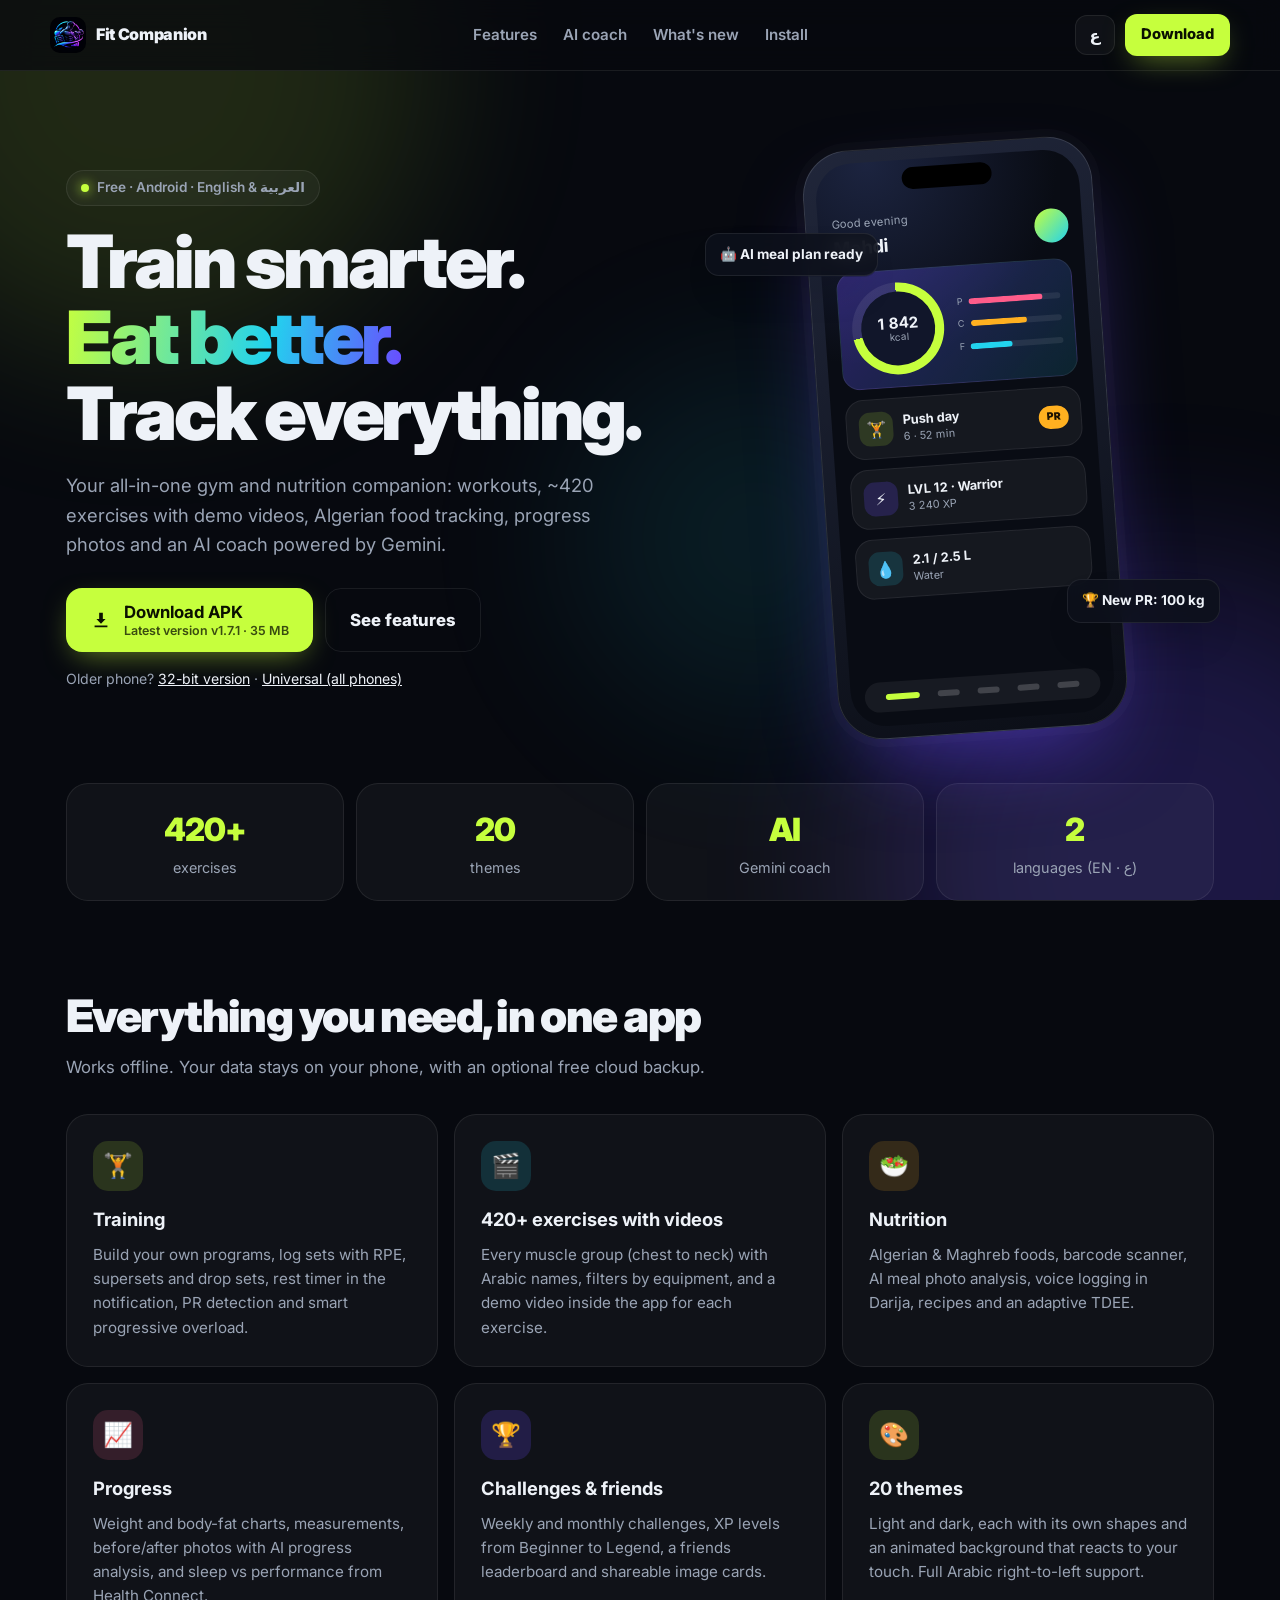
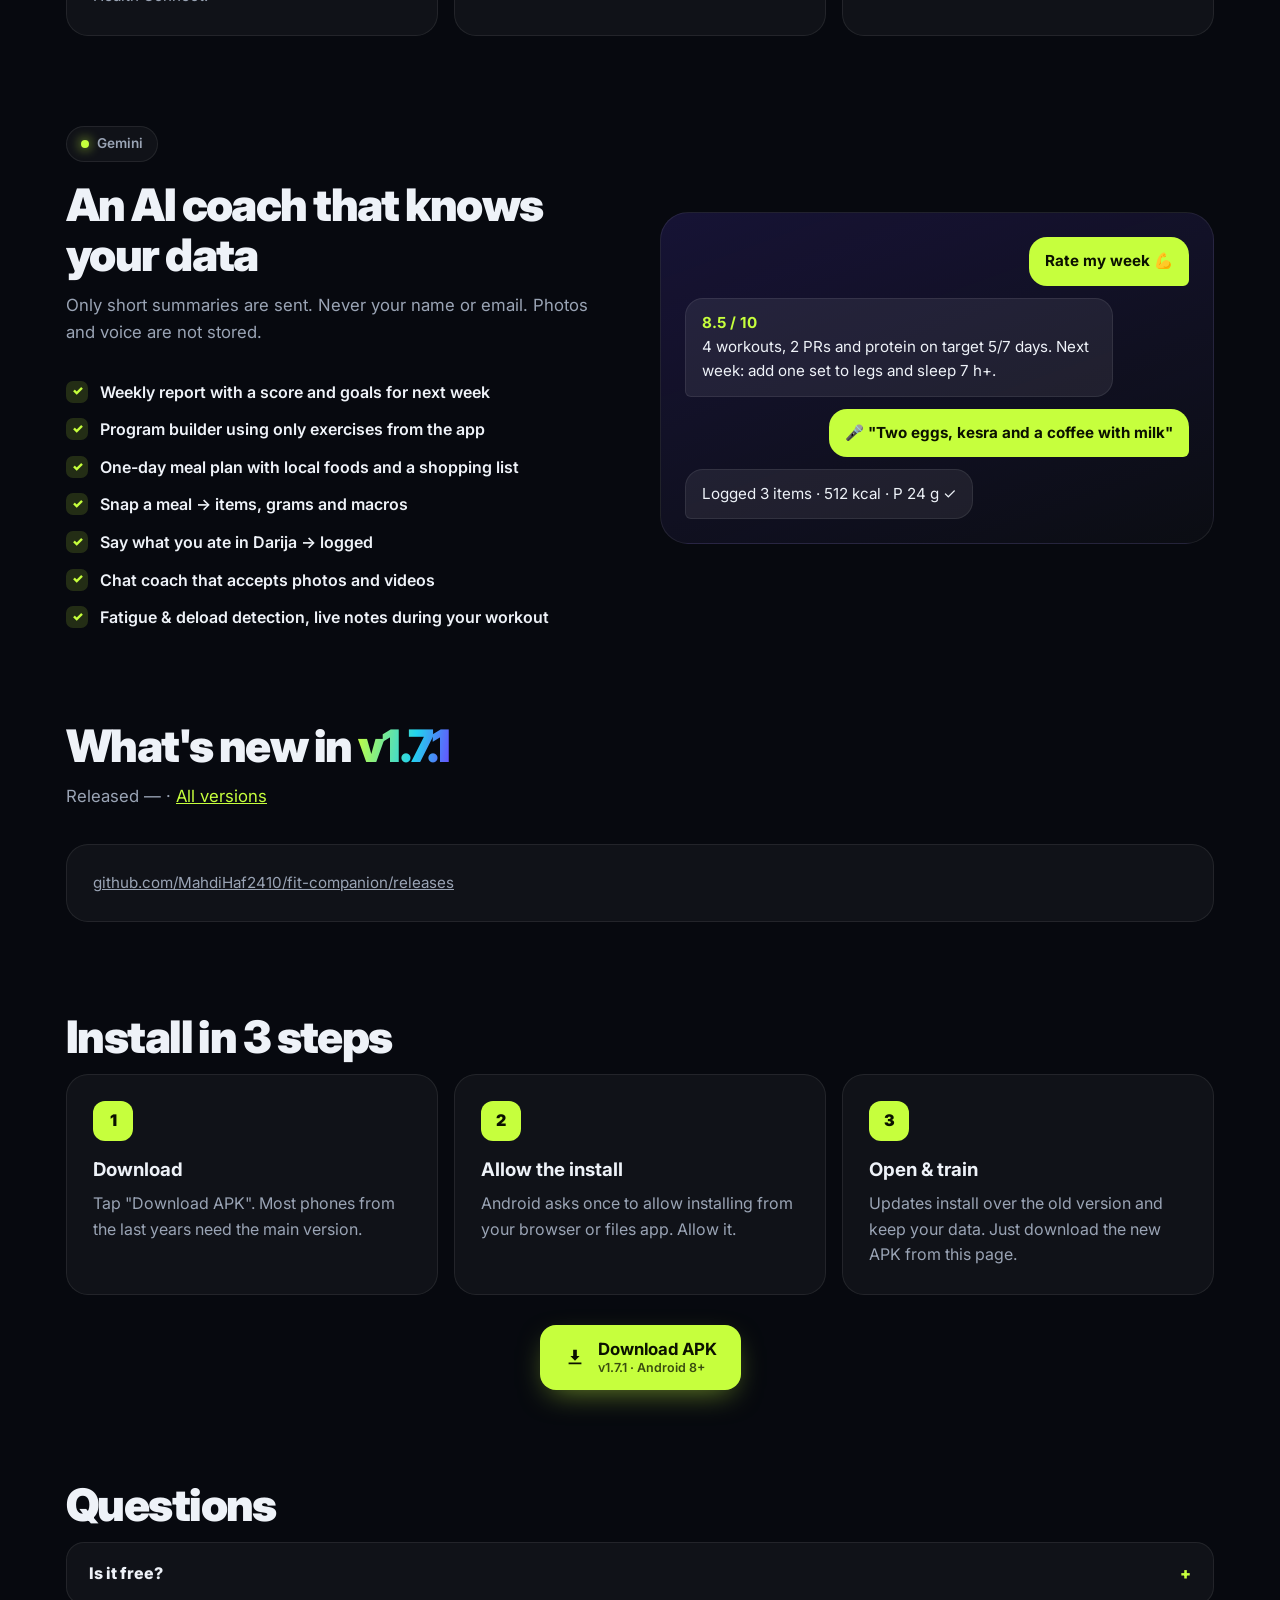
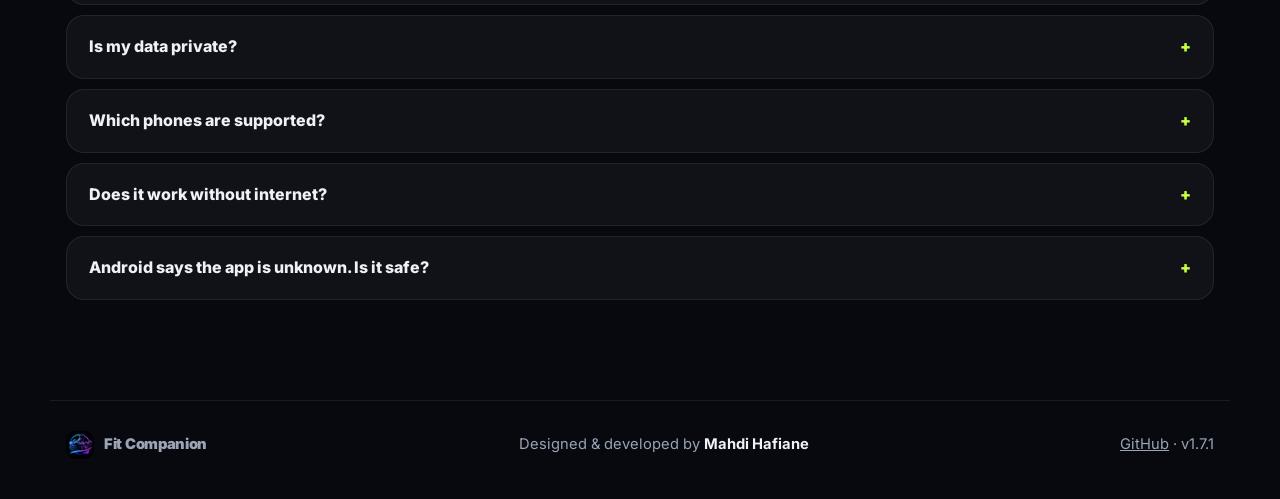
==== docs/index.html @ 275f15a0 "Website (GitHub Pages, EN/AR) with auto-updating download from the latest release; release script Co" ====
<!doctype html>
<html lang="en" dir="ltr">
<head>
  <meta charset="utf-8" />
  <meta name="viewport" content="width=device-width, initial-scale=1" />
  <title>Fit Companion: Gym &amp; Nutrition App for Android</title>
  <meta name="description" content="Fit Companion: workout logger, custom programs, ~420 exercises with demo videos, nutrition tracker with Algerian foods, AI coach (Gemini), challenges, friends and progress tracking. English & Arabic. Free APK download." />
  <meta name="theme-color" content="#07090f" />
  <meta property="og:title" content="Fit Companion: train smarter, eat better" />
  <meta property="og:description" content="All-in-one gym & nutrition app for Android with an AI coach. English & Arabic. Free." />
  <meta property="og:image" content="logo.png" />
  <meta property="og:type" content="website" />
  <link rel="icon" type="image/png" href="favicon.png" />
  <link rel="apple-touch-icon" href="apple-touch-icon.png" />
  <link rel="preconnect" href="https://fonts.googleapis.com" />
  <link rel="preconnect" href="https://fonts.gstatic.com" crossorigin />
  <link href="https://fonts.googleapis.com/css2?family=Cairo:wght@400;600;700;800;900&family=Inter:wght@400;500;600;700;800;900&display=swap" rel="stylesheet" />
  <link rel="stylesheet" href="style.css" />
</head>
<body>
  <div class="orbs" aria-hidden="true"><span></span><span></span><span></span></div>

  <!-- ============ NAV ============ -->
  <header class="nav">
    <a class="brand" href="#top" aria-label="Fit Companion">
      <img src="logo.png" alt="" width="36" height="36" />
      <span>Fit Companion</span>
    </a>
    <nav class="links">
      <a href="#features" data-i18n="navFeatures">Features</a>
      <a href="#ai" data-i18n="navAi">AI coach</a>
      <a href="#whatsnew" data-i18n="navNew">What's new</a>
      <a href="#install" data-i18n="navInstall">Install</a>
    </nav>
    <div class="nav-actions">
      <button class="lang" id="langBtn" type="button" aria-label="Language">ع</button>
      <a class="btn btn-sm dl-main" href="https://github.com/MahdiHaf2410/fit-companion/releases/latest/download/fit-companion-arm64.apk" data-i18n="download">Download</a>
    </div>
  </header>

  <main id="top">
    <!-- ============ HERO ============ -->
    <section class="hero">
      <div class="hero-text">
        <p class="eyebrow"><span class="dot"></span><span data-i18n="eyebrow">Free · Android · English & العربية</span></p>
        <h1><span data-i18n="h1a">Train smarter.</span><br /><span class="grad" data-i18n="h1b">Eat better.</span><br /><span data-i18n="h1c">Track everything.</span></h1>
        <p class="lead" data-i18n="lead">Your all-in-one gym and nutrition companion: workouts, ~420 exercises with demo videos, Algerian food tracking, progress photos and an AI coach powered by Gemini.</p>
        <div class="cta">
          <a class="btn btn-lg dl-main" href="https://github.com/MahdiHaf2410/fit-companion/releases/latest/download/fit-companion-arm64.apk">
            <svg viewBox="0 0 24 24" width="22" height="22" aria-hidden="true"><path fill="currentColor" d="M12 16l-5-5h3V4h4v7h3l-5 5zm-7 2h14v2H5v-2z"/></svg>
            <span><b data-i18n="downloadApk">Download APK</b><small class="ver-line"><span data-i18n="latest">Latest version</span> <span class="ver">v1.7.1</span> · <span class="size">35 MB</span></small></span>
          </a>
          <a class="btn btn-ghost btn-lg" href="#features" data-i18n="seeFeatures">See features</a>
        </div>
        <p class="other-dl"><span data-i18n="otherBuilds">Older phone?</span>
          <a class="dl-armv7" href="https://github.com/MahdiHaf2410/fit-companion/releases/latest/download/fit-companion-armv7.apk" data-i18n="armv7">32-bit version</a> ·
          <a class="dl-universal" href="https://github.com/MahdiHaf2410/fit-companion/releases/latest/download/fit-companion-universal.apk" data-i18n="universal">Universal (all phones)</a>
        </p>
      </div>

      <!-- Phone mockup (pure CSS, mirrors the app's dashboard) -->
      <div class="phone-wrap" aria-hidden="true">
        <div class="phone">
          <div class="notch"></div>
          <div class="screen">
            <div class="s-head"><div><small data-i18n="mGood">Good evening</small><b>Mahdi</b></div><div class="s-avatar"></div></div>
            <div class="s-card hero-card">
              <div class="ring" style="--p:72"><div><b>1 842</b><small>kcal</small></div></div>
              <div class="macros">
                <div><small>P</small><i style="--w:80%;--c:#ff5c8a"></i></div>
                <div><small>C</small><i style="--w:62%;--c:#ffb020"></i></div>
                <div><small>F</small><i style="--w:45%;--c:#22d3ee"></i></div>
              </div>
            </div>
            <div class="s-card row"><span class="ico lime">🏋️</span><div><b data-i18n="mPush">Push day</b><small>6 · 52 min</small></div><span class="pill">PR</span></div>
            <div class="s-card row"><span class="ico violet">⚡</span><div><b>LVL 12 · Warrior</b><small>3 240 XP</small></div></div>
            <div class="s-card row"><span class="ico cyan">💧</span><div><b>2.1 / 2.5 L</b><small data-i18n="mWater">Water</small></div></div>
            <div class="s-nav"><i class="on"></i><i></i><i></i><i></i><i></i></div>
          </div>
        </div>
        <div class="float f1">🤖 <span data-i18n="fAi">AI meal plan ready</span></div>
        <div class="float f2">🏆 <span data-i18n="fPr">New PR: 100 kg</span></div>
      </div>
    </section>

    <!-- ============ STATS ============ -->
    <section class="stats">
      <div><b>420+</b><span data-i18n="sEx">exercises</span></div>
      <div><b>20</b><span data-i18n="sThemes">themes</span></div>
      <div><b>AI</b><span data-i18n="sAi">Gemini coach</span></div>
      <div><b>2</b><span data-i18n="sLang">languages (EN · ع)</span></div>
    </section>

    <!-- ============ FEATURES ============ -->
    <section id="features" class="section">
      <h2 data-i18n="featTitle">Everything you need, in one app</h2>
      <p class="sub" data-i18n="featSub">Works offline. Your data stays on your phone, with an optional free cloud backup.</p>
      <div class="grid">
        <article class="card"><div class="c-ico lime">🏋️</div><h3 data-i18n="f1t">Training</h3><p data-i18n="f1d">Build your own programs, log sets with RPE, supersets and drop sets, rest timer in the notification, PR detection and smart progressive overload.</p></article>
        <article class="card"><div class="c-ico cyan">🎬</div><h3 data-i18n="f2t">420+ exercises with videos</h3><p data-i18n="f2d">Every muscle group (chest to neck) with Arabic names, filters by equipment, and a demo video inside the app for each exercise.</p></article>
        <article class="card"><div class="c-ico orange">🥗</div><h3 data-i18n="f3t">Nutrition</h3><p data-i18n="f3d">Algerian & Maghreb foods, barcode scanner, AI meal photo analysis, voice logging in Darija, recipes and an adaptive TDEE.</p></article>
        <article class="card"><div class="c-ico pink">📈</div><h3 data-i18n="f4t">Progress</h3><p data-i18n="f4d">Weight and body-fat charts, measurements, before/after photos with AI progress analysis, and sleep vs performance from Health Connect.</p></article>
        <article class="card"><div class="c-ico violet">🏆</div><h3 data-i18n="f5t">Challenges & friends</h3><p data-i18n="f5d">Weekly and monthly challenges, XP levels from Beginner to Legend, a friends leaderboard and shareable image cards.</p></article>
        <article class="card"><div class="c-ico lime">🎨</div><h3 data-i18n="f6t">20 themes</h3><p data-i18n="f6d">Light and dark, each with its own shapes and an animated background that reacts to your touch. Full Arabic right-to-left support.</p></article>
      </div>
    </section>

    <!-- ============ AI ============ -->
    <section id="ai" class="section ai">
      <div class="ai-text">
        <p class="eyebrow"><span class="dot"></span>Gemini</p>
        <h2 data-i18n="aiTitle">An AI coach that knows your data</h2>
        <p class="sub" data-i18n="aiSub">Only short summaries are sent. Never your name or email. Photos and voice are not stored.</p>
        <ul class="checks">
          <li data-i18n="ai1">Weekly report with a score and goals for next week</li>
          <li data-i18n="ai2">Program builder using only exercises from the app</li>
          <li data-i18n="ai3">One-day meal plan with local foods and a shopping list</li>
          <li data-i18n="ai4">Snap a meal → items, grams and macros</li>
          <li data-i18n="ai5">Say what you ate in Darija → logged</li>
          <li data-i18n="ai6">Chat coach that accepts photos and videos</li>
          <li data-i18n="ai7">Fatigue & deload detection, live notes during your workout</li>
        </ul>
      </div>
      <div class="chat" aria-hidden="true">
        <div class="msg me" data-i18n="c1">Rate my week 💪</div>
        <div class="msg bot"><b>8.5 / 10</b><br /><span data-i18n="c2">4 workouts, 2 PRs and protein on target 5/7 days. Next week: add one set to legs and sleep 7 h+.</span></div>
        <div class="msg me" data-i18n="c3">🎤 "Two eggs, kesra and a coffee with milk"</div>
        <div class="msg bot" data-i18n="c4">Logged 3 items · 512 kcal · P 24 g ✓</div>
      </div>
    </section>

    <!-- ============ WHAT'S NEW ============ -->
    <section id="whatsnew" class="section">
      <h2><span data-i18n="newTitle">What's new in</span> <span class="ver grad">v1.7.1</span></h2>
      <p class="sub"><span data-i18n="released">Released</span> <span id="relDate">—</span> · <a id="relLink" href="https://github.com/MahdiHaf2410/fit-companion/releases/latest" target="_blank" rel="noopener" data-i18n="allReleases">All versions</a></p>
      <div class="card notes" id="notes"><p data-i18n="loading">Loading…</p></div>
    </section>

    <!-- ============ INSTALL ============ -->
    <section id="install" class="section">
      <h2 data-i18n="instTitle">Install in 3 steps</h2>
      <div class="steps">
        <div class="step"><span>1</span><h3 data-i18n="st1t">Download</h3><p data-i18n="st1d">Tap "Download APK". Most phones from the last years need the main version.</p></div>
        <div class="step"><span>2</span><h3 data-i18n="st2t">Allow the install</h3><p data-i18n="st2d">Android asks once to allow installing from your browser or files app. Allow it.</p></div>
        <div class="step"><span>3</span><h3 data-i18n="st3t">Open & train</h3><p data-i18n="st3d">Updates install over the old version and keep your data. Just download the new APK from this page.</p></div>
      </div>
      <div class="cta center">
        <a class="btn btn-lg dl-main" href="https://github.com/MahdiHaf2410/fit-companion/releases/latest/download/fit-companion-arm64.apk">
          <svg viewBox="0 0 24 24" width="22" height="22" aria-hidden="true"><path fill="currentColor" d="M12 16l-5-5h3V4h4v7h3l-5 5zm-7 2h14v2H5v-2z"/></svg>
          <span><b data-i18n="downloadApk">Download APK</b><small class="ver-line"><span class="ver">v1.7.1</span> · Android 8+</small></span>
        </a>
      </div>
    </section>

    <!-- ============ FAQ ============ -->
    <section class="section faq">
      <h2 data-i18n="faqTitle">Questions</h2>
      <details><summary data-i18n="q1">Is it free?</summary><p data-i18n="a1">Yes. The app, the cloud backup and the AI features are free (with fair daily limits for AI).</p></details>
      <details><summary data-i18n="q2">Is my data private?</summary><p data-i18n="a2">Everything is stored on your phone. The optional cloud account is protected so only you can read your data, and friends only see a few public stats.</p></details>
      <details><summary data-i18n="q3">Which phones are supported?</summary><p data-i18n="a3">Android 8.0 and newer. There is no iPhone version yet.</p></details>
      <details><summary data-i18n="q4">Does it work without internet?</summary><p data-i18n="a4">Yes. Workouts, food logging and progress work offline. AI, videos, barcode lookup and cloud sync need internet.</p></details>
      <details><summary data-i18n="q5">Android says the app is unknown. Is it safe?</summary><p data-i18n="a5">The app is installed from outside the Play Store, so Android warns you. The source code is public on GitHub.</p></details>
    </section>
  </main>

  <footer class="footer">
    <div class="brand"><img src="logo.png" alt="" width="28" height="28" /><span>Fit Companion</span></div>
    <p><span data-i18n="dev">Designed & developed by</span> <b data-i18n="devName">Mahdi Hafiane</b></p>
    <p><a href="https://github.com/MahdiHaf2410/fit-companion" target="_blank" rel="noopener">GitHub</a> · <span class="ver">v1.7.1</span></p>
  </footer>

  <script src="app.js"></script>
</body>
</html>
---- docs/style.css ----
:root {
  --bg: #07090f;
  --bg2: #0d111b;
  --card: rgba(255, 255, 255, 0.04);
  --line: rgba(255, 255, 255, 0.08);
  --text: #eef2f8;
  --muted: #9aa4b5;
  --lime: #c6ff3d;
  --violet: #6a4bff;
  --cyan: #22d3ee;
  --orange: #ffb020;
  --pink: #ff5c8a;
  --radius: 22px;
  --font: "Inter", system-ui, -apple-system, "Segoe UI", Roboto, sans-serif;
}
[dir="rtl"] { --font: "Cairo", "Inter", system-ui, sans-serif; }

* { box-sizing: border-box; }
html { scroll-behavior: smooth; }
body {
  margin: 0;
  background: var(--bg);
  color: var(--text);
  font-family: var(--font);
  line-height: 1.6;
  overflow-x: hidden;
  -webkit-font-smoothing: antialiased;
}
a { color: inherit; }
img { display: block; }

/* ---------- animated background (like the app's "orbs" effect) ---------- */
.orbs { position: fixed; inset: 0; z-index: -1; pointer-events: none; overflow: hidden; }
.orbs span { position: absolute; width: 46vmax; height: 46vmax; border-radius: 50%; filter: blur(90px); opacity: 0.22; animation: drift 22s ease-in-out infinite alternate; }
.orbs span:nth-child(1) { background: var(--lime); top: -18vmax; left: -12vmax; opacity: 0.13; }
.orbs span:nth-child(2) { background: var(--violet); bottom: -20vmax; right: -14vmax; animation-duration: 28s; }
.orbs span:nth-child(3) { background: var(--cyan); top: 40%; left: 45%; width: 28vmax; height: 28vmax; opacity: 0.1; animation-duration: 34s; }
@keyframes drift { to { transform: translate(6vmax, 4vmax) scale(1.12); } }

/* ---------- nav ---------- */
.nav {
  position: sticky; top: 0; z-index: 10;
  display: flex; align-items: center; justify-content: space-between; gap: 16px;
  padding: 14px max(16px, calc((100vw - 1180px) / 2));
  background: rgba(7, 9, 15, 0.72);
  backdrop-filter: blur(14px); -webkit-backdrop-filter: blur(14px);
  border-bottom: 1px solid var(--line);
}
.brand { display: flex; align-items: center; gap: 10px; text-decoration: none; font-weight: 900; letter-spacing: -0.02em; }
.brand img { border-radius: 10px; }
.links { display: flex; gap: 26px; }
.links a { text-decoration: none; color: var(--muted); font-weight: 600; font-size: 0.95rem; transition: color 0.2s; }
.links a:hover { color: var(--text); }
.nav-actions { display: flex; align-items: center; gap: 10px; }
.lang {
  width: 40px; height: 40px; border-radius: 12px; border: 1px solid var(--line); background: var(--card);
  color: var(--text); font: 800 1rem var(--font); cursor: pointer;
}
.lang:hover { border-color: var(--lime); }

/* ---------- buttons ---------- */
.btn {
  display: inline-flex; align-items: center; gap: 12px; text-decoration: none; font-weight: 800;
  background: var(--lime); color: #0b1100; border-radius: 16px; padding: 12px 20px;
  box-shadow: 0 10px 30px -10px rgba(198, 255, 61, 0.55);
  transition: transform 0.2s, box-shadow 0.2s;
}
.btn:hover { transform: translateY(-2px); box-shadow: 0 16px 40px -10px rgba(198, 255, 61, 0.7); }
.btn-sm { padding: 9px 16px; border-radius: 12px; font-size: 0.92rem; }
.btn-lg { padding: 14px 24px; font-size: 1.05rem; }
.btn-lg > span { display: flex; flex-direction: column; line-height: 1.25; text-align: start; }
.btn-lg small { font-weight: 600; font-size: 0.78rem; opacity: 0.75; white-space: nowrap; }
.btn-ghost { background: transparent; color: var(--text); border: 1px solid var(--line); box-shadow: none; }
.btn-ghost:hover { border-color: var(--lime); box-shadow: none; }

/* ---------- hero ---------- */
.hero {
  display: grid; grid-template-columns: 1.1fr 0.9fr; gap: 40px; align-items: center;
  max-width: 1180px; margin: 0 auto; padding: 72px 16px 40px;
}
.eyebrow { display: inline-flex; align-items: center; gap: 8px; margin: 0 0 18px; padding: 6px 14px; border: 1px solid var(--line); border-radius: 999px; background: var(--card); color: var(--muted); font-size: 0.85rem; font-weight: 600; }
.dot { width: 8px; height: 8px; border-radius: 50%; background: var(--lime); box-shadow: 0 0 12px var(--lime); }
h1 { font-size: clamp(2.6rem, 6vw, 4.6rem); line-height: 1.03; letter-spacing: -0.045em; margin: 0 0 20px; font-weight: 900; }
[dir="rtl"] h1 { letter-spacing: 0; line-height: 1.25; }
.grad { background: linear-gradient(100deg, var(--lime), var(--cyan) 60%, var(--violet)); -webkit-background-clip: text; background-clip: text; color: transparent; }
.lead { font-size: 1.15rem; color: var(--muted); max-width: 560px; margin: 0 0 28px; }
.cta { display: flex; flex-wrap: wrap; gap: 12px; }
.cta.center { justify-content: center; margin-top: 30px; }
.other-dl { color: var(--muted); font-size: 0.88rem; margin-top: 16px; }
.other-dl a { color: var(--text); }

/* ---------- phone mockup ---------- */
.phone-wrap { position: relative; display: flex; justify-content: center; }
.phone {
  width: 290px; height: 590px; border-radius: 46px; padding: 12px; position: relative;
  background: linear-gradient(160deg, #20263a, #0b0e16); border: 1px solid rgba(255,255,255,0.12);
  box-shadow: 0 40px 90px -30px rgba(106, 75, 255, 0.55), 0 0 0 8px rgba(255,255,255,0.02);
  transform: rotate(-4deg); animation: float 6s ease-in-out infinite;
}
[dir="rtl"] .phone { transform: rotate(4deg); }
@keyframes float { 50% { translate: 0 -12px; } }
.notch { position: absolute; top: 20px; left: 50%; translate: -50% 0; width: 90px; height: 22px; background: #000; border-radius: 12px; z-index: 2; }
.screen { height: 100%; border-radius: 36px; background: radial-gradient(120% 60% at 20% 0%, #1c2440, #090c14 60%); padding: 52px 14px 14px; display: flex; flex-direction: column; gap: 10px; overflow: hidden; }
.s-head { display: flex; justify-content: space-between; align-items: center; }
.s-head small { display: block; color: var(--muted); font-size: 0.7rem; }
.s-head b { font-size: 1.15rem; }
.s-avatar { width: 34px; height: 34px; border-radius: 50%; background: linear-gradient(135deg, var(--lime), var(--cyan)); }
.s-card { background: rgba(255,255,255,0.05); border: 1px solid rgba(255,255,255,0.07); border-radius: 18px; padding: 12px; }
.s-card.row { display: flex; align-items: center; gap: 10px; font-size: 0.8rem; }
.s-card.row div { flex: 1; display: flex; flex-direction: column; line-height: 1.3; }
.s-card.row small { color: var(--muted); font-size: 0.68rem; }
.hero-card { display: flex; align-items: center; gap: 14px; background: linear-gradient(135deg, rgba(106,75,255,0.35), rgba(34,211,238,0.12)); }
.ring { --p: 70; width: 92px; height: 92px; border-radius: 50%; display: grid; place-items: center; background: conic-gradient(var(--lime) calc(var(--p) * 1%), rgba(255,255,255,0.08) 0); }
.ring > div { width: 74px; height: 74px; border-radius: 50%; background: #11162a; display: grid; place-items: center; align-content: center; line-height: 1.1; }
.ring b { font-size: 0.95rem; } .ring small { font-size: 0.62rem; color: var(--muted); }
.macros { flex: 1; display: flex; flex-direction: column; gap: 8px; }
.macros div { display: flex; align-items: center; gap: 6px; font-size: 0.68rem; color: var(--muted); }
.macros i { flex: 1; height: 6px; border-radius: 6px; background: rgba(255,255,255,0.08); position: relative; overflow: hidden; }
.macros i::after { content: ""; position: absolute; inset: 0 auto 0 0; width: var(--w); background: var(--c); border-radius: 6px; }
[dir="rtl"] .macros i::after { inset: 0 0 0 auto; }
.ico { width: 34px; height: 34px; border-radius: 11px; display: grid; place-items: center; font-size: 1rem; }
.ico.lime, .c-ico.lime { background: rgba(198,255,61,0.14); }
.ico.violet, .c-ico.violet { background: rgba(106,75,255,0.2); }
.ico.cyan, .c-ico.cyan { background: rgba(34,211,238,0.15); }
.c-ico.orange { background: rgba(255,176,32,0.15); }
.c-ico.pink { background: rgba(255,92,138,0.15); }
.pill { background: var(--orange); color: #1b1000; font-weight: 900; font-size: 0.65rem; padding: 3px 8px; border-radius: 999px; }
.s-nav { margin-top: auto; display: flex; justify-content: space-around; padding: 12px; border-radius: 22px; background: rgba(255,255,255,0.06); }
.s-nav i { width: 22px; height: 6px; border-radius: 6px; background: rgba(255,255,255,0.18); }
.s-nav i.on { background: var(--lime); width: 34px; }
.float { position: absolute; padding: 10px 14px; border-radius: 14px; font-size: 0.85rem; font-weight: 700; background: rgba(13,17,27,0.86); border: 1px solid var(--line); backdrop-filter: blur(10px); box-shadow: 0 20px 40px -20px #000; white-space: nowrap; }
.f1 { top: 90px; inset-inline-start: -10px; animation: float 7s ease-in-out infinite; }
.f2 { bottom: 110px; inset-inline-end: -6px; animation: float 8s ease-in-out infinite reverse; }

/* ---------- stats ---------- */
.stats { max-width: 1180px; margin: 10px auto 0; padding: 0 16px; display: grid; grid-template-columns: repeat(4, 1fr); gap: 12px; }
.stats div { text-align: center; padding: 20px 10px; border: 1px solid var(--line); border-radius: var(--radius); background: var(--card); }
.stats b { display: block; font-size: 2rem; font-weight: 900; color: var(--lime); letter-spacing: -0.03em; }
.stats span { color: var(--muted); font-size: 0.9rem; }

/* ---------- sections ---------- */
.section { max-width: 1180px; margin: 0 auto; padding: 90px 16px 0; }
h2 { font-size: clamp(1.9rem, 4vw, 2.8rem); letter-spacing: -0.035em; line-height: 1.12; margin: 0 0 12px; font-weight: 900; }
[dir="rtl"] h2 { letter-spacing: 0; line-height: 1.35; }
.sub { color: var(--muted); font-size: 1.05rem; margin: 0 0 34px; max-width: 640px; }
.sub a { color: var(--lime); }
.grid { display: grid; grid-template-columns: repeat(3, 1fr); gap: 16px; }
.card { padding: 26px; border-radius: var(--radius); border: 1px solid var(--line); background: var(--card); transition: transform 0.25s, border-color 0.25s; }
.card:hover { transform: translateY(-4px); border-color: rgba(198,255,61,0.35); }
.card h3 { margin: 14px 0 8px; font-size: 1.15rem; }
.card p { margin: 0; color: var(--muted); font-size: 0.95rem; }
.c-ico { width: 50px; height: 50px; border-radius: 15px; display: grid; place-items: center; font-size: 1.5rem; }

/* ---------- AI ---------- */
.ai { display: grid; grid-template-columns: 1fr 1fr; gap: 40px; align-items: center; }
.checks { list-style: none; padding: 0; margin: 0; display: grid; gap: 12px; }
.checks li { position: relative; padding-inline-start: 34px; font-weight: 600; }
.checks li::before { content: "✓"; position: absolute; inset-inline-start: 0; top: 1px; width: 22px; height: 22px; border-radius: 7px; display: grid; place-items: center; background: rgba(198,255,61,0.15); color: var(--lime); font-size: 0.8rem; font-weight: 900; }
.chat { display: flex; flex-direction: column; gap: 12px; padding: 24px; border-radius: 28px; border: 1px solid var(--line); background: linear-gradient(160deg, rgba(106,75,255,0.16), rgba(255,255,255,0.02)); }
.msg { max-width: 85%; padding: 12px 16px; border-radius: 18px; font-size: 0.95rem; }
.msg.me { align-self: flex-end; background: var(--lime); color: #0b1100; font-weight: 700; border-end-end-radius: 6px; }
.msg.bot { align-self: flex-start; background: rgba(255,255,255,0.07); border: 1px solid var(--line); border-end-start-radius: 6px; }
.msg.bot b { color: var(--lime); }

/* ---------- what's new ---------- */
.notes ul { margin: 0; padding-inline-start: 20px; display: grid; gap: 8px; }
.notes li { color: var(--text); }
.notes strong { color: var(--lime); }
.notes:hover { transform: none; }

/* ---------- install ---------- */
.steps { display: grid; grid-template-columns: repeat(3, 1fr); gap: 16px; }
.step { padding: 26px; border-radius: var(--radius); border: 1px solid var(--line); background: var(--card); }
.step > span { width: 40px; height: 40px; border-radius: 12px; display: grid; place-items: center; background: var(--lime); color: #0b1100; font-weight: 900; }
.step h3 { margin: 14px 0 6px; }
.step p { margin: 0; color: var(--muted); }

/* ---------- FAQ ---------- */
.faq details { border: 1px solid var(--line); background: var(--card); border-radius: 18px; padding: 18px 22px; margin-bottom: 10px; }
.faq summary { cursor: pointer; font-weight: 800; list-style: none; display: flex; justify-content: space-between; gap: 12px; }
.faq summary::after { content: "+"; color: var(--lime); font-weight: 900; }
.faq details[open] summary::after { content: "–"; }
.faq summary::-webkit-details-marker { display: none; }
.faq p { color: var(--muted); margin: 10px 0 0; }

/* ---------- footer ---------- */
.footer { max-width: 1180px; margin: 100px auto 0; padding: 30px 16px 40px; border-top: 1px solid var(--line); display: flex; flex-wrap: wrap; justify-content: space-between; align-items: center; gap: 12px; color: var(--muted); font-size: 0.92rem; }
.footer p { margin: 0; }
.footer b { color: var(--text); }

/* ---------- reveal on scroll ---------- */
.reveal { opacity: 0; transform: translateY(24px); transition: opacity 0.7s ease, transform 0.7s ease; }
.reveal.in { opacity: 1; transform: none; }

/* ---------- responsive ---------- */
@media (max-width: 960px) {
  .hero, .ai { grid-template-columns: 1fr; }
  .hero { padding-top: 44px; text-align: start; }
  .phone-wrap { margin-top: 10px; }
  .grid { grid-template-columns: repeat(2, 1fr); }
  .links { display: none; }
}
@media (max-width: 640px) {
  .grid, .steps { grid-template-columns: 1fr; }
  .stats { grid-template-columns: repeat(2, 1fr); }
  .btn-lg { width: 100%; justify-content: center; }
  .phone { width: 250px; height: 510px; }
  .float { font-size: 0.75rem; }
  .f1 { inset-inline-start: 0; } .f2 { inset-inline-end: 0; }
  .section { padding-top: 70px; }
}
@media (prefers-reduced-motion: reduce) {
  *, *::before, *::after { animation: none !important; transition: none !important; }
  .reveal { opacity: 1; transform: none; }
}
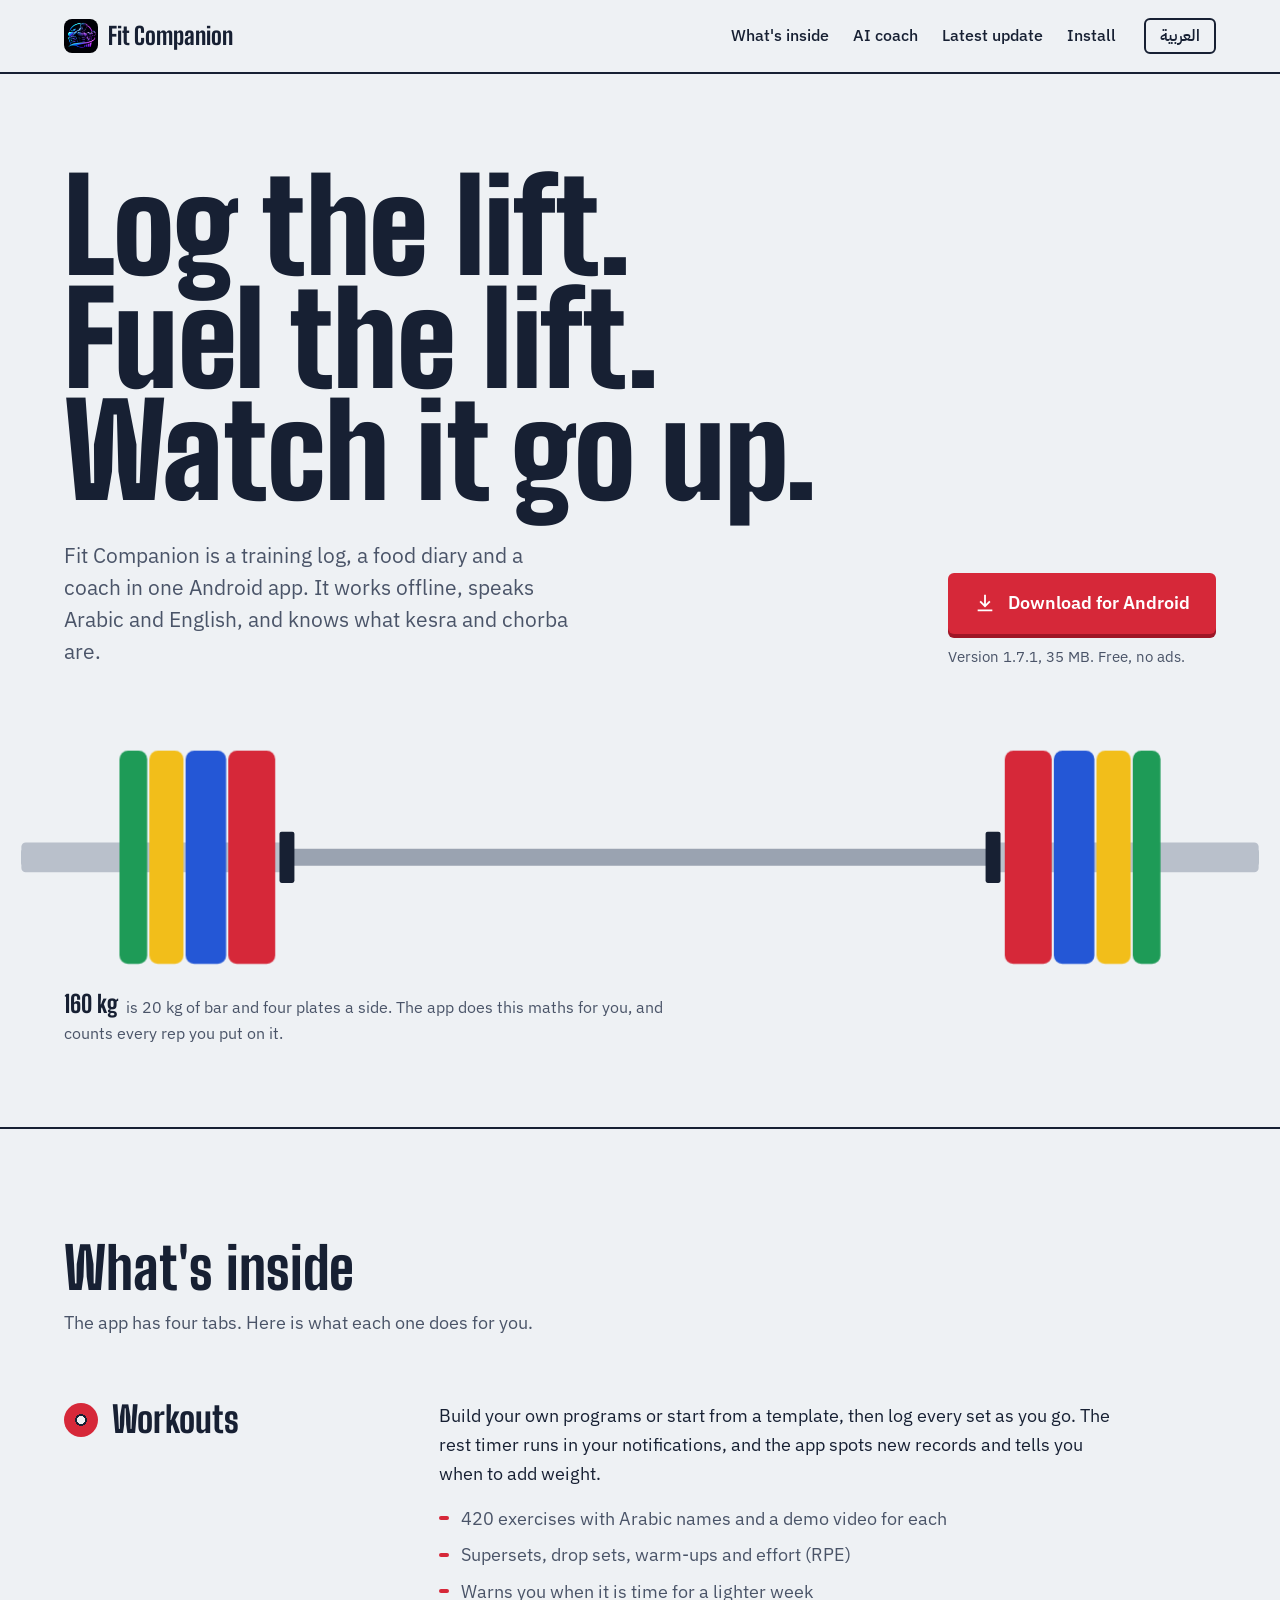
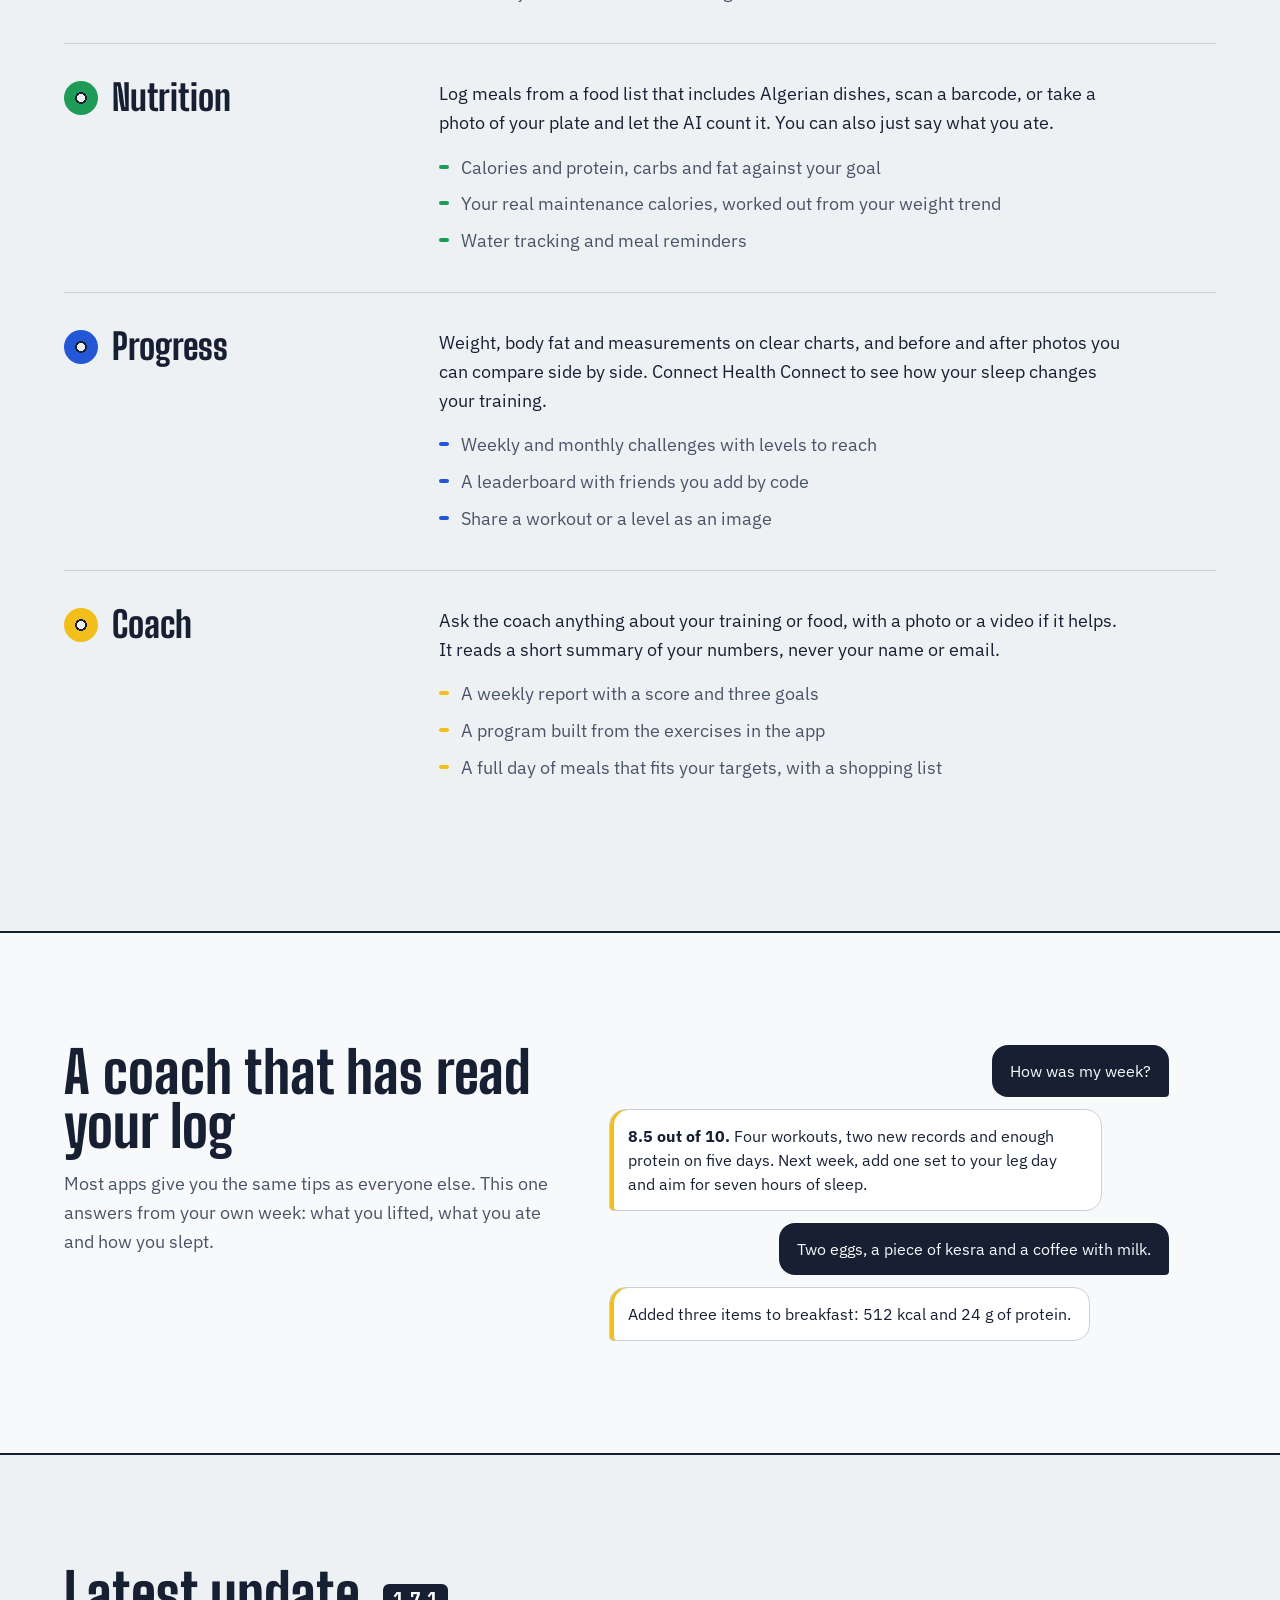
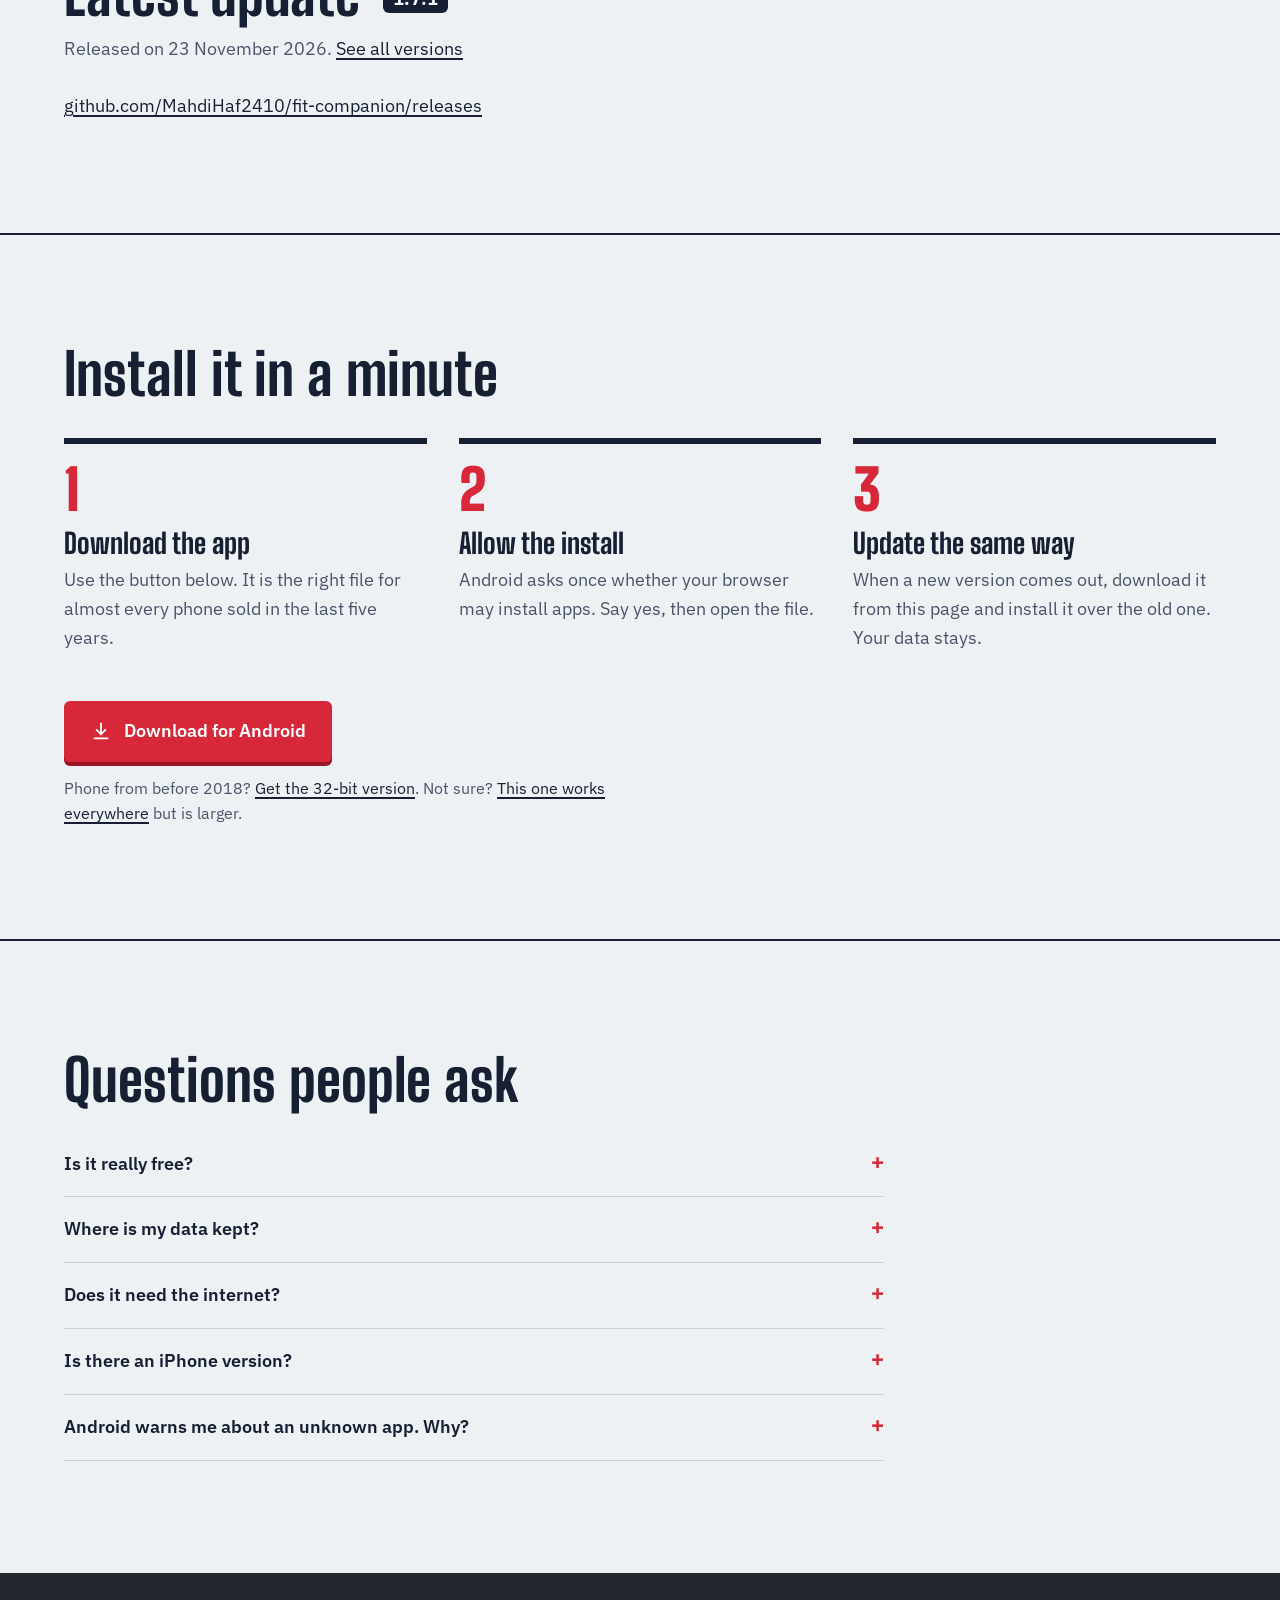
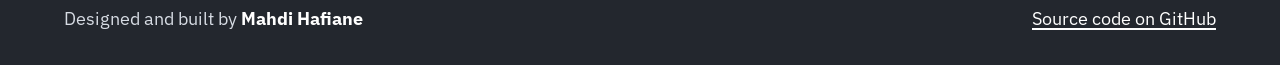
==== commit d45471d0: "Website redesign: training-log identity (chalk, IWF plate colours, barbell hero), plain bilingual co" ====
--- a/docs/index.html
+++ b/docs/index.html
@@ -3,170 +3,185 @@
 <head>
   <meta charset="utf-8" />
   <meta name="viewport" content="width=device-width, initial-scale=1" />
-  <title>Fit Companion: Gym &amp; Nutrition App for Android</title>
-  <meta name="description" content="Fit Companion: workout logger, custom programs, ~420 exercises with demo videos, nutrition tracker with Algerian foods, AI coach (Gemini), challenges, friends and progress tracking. English & Arabic. Free APK download." />
-  <meta name="theme-color" content="#07090f" />
-  <meta property="og:title" content="Fit Companion: train smarter, eat better" />
-  <meta property="og:description" content="All-in-one gym & nutrition app for Android with an AI coach. English & Arabic. Free." />
+  <title>Fit Companion: training log, nutrition and coach for Android</title>
+  <meta name="description" content="Log your workouts, track what you eat and follow your progress in one free Android app. 420 exercises with demo videos, Algerian foods, an AI coach. English and Arabic." />
+  <meta name="theme-color" content="#EEF1F4" />
+  <meta property="og:title" content="Fit Companion" />
+  <meta property="og:description" content="Training log, nutrition and coach in one free Android app. English and Arabic." />
   <meta property="og:image" content="logo.png" />
   <meta property="og:type" content="website" />
   <link rel="icon" type="image/png" href="favicon.png" />
   <link rel="apple-touch-icon" href="apple-touch-icon.png" />
   <link rel="preconnect" href="https://fonts.googleapis.com" />
   <link rel="preconnect" href="https://fonts.gstatic.com" crossorigin />
-  <link href="https://fonts.googleapis.com/css2?family=Cairo:wght@400;600;700;800;900&family=Inter:wght@400;500;600;700;800;900&display=swap" rel="stylesheet" />
+  <link href="https://fonts.googleapis.com/css2?family=Big+Shoulders+Display:wght@700;800;900&family=IBM+Plex+Sans:wght@400;500;600;700&family=IBM+Plex+Sans+Arabic:wght@400;500;600;700&family=Reem+Kufi:wght@600;700&display=swap" rel="stylesheet" />
   <link rel="stylesheet" href="style.css" />
 </head>
 <body>
-  <div class="orbs" aria-hidden="true"><span></span><span></span><span></span></div>
+  <a class="skip" href="#main" data-i18n="skip">Skip to content</a>
 
-  <!-- ============ NAV ============ -->
-  <header class="nav">
-    <a class="brand" href="#top" aria-label="Fit Companion">
-      <img src="logo.png" alt="" width="36" height="36" />
+  <header class="top">
+    <a class="brand" href="#main">
+      <img src="logo.png" alt="" width="34" height="34" />
       <span>Fit Companion</span>
     </a>
-    <nav class="links">
-      <a href="#features" data-i18n="navFeatures">Features</a>
-      <a href="#ai" data-i18n="navAi">AI coach</a>
-      <a href="#whatsnew" data-i18n="navNew">What's new</a>
+    <nav class="menu" aria-label="Sections">
+      <a href="#inside" data-i18n="navInside">What's inside</a>
+      <a href="#coach" data-i18n="navCoach">AI coach</a>
+      <a href="#changes" data-i18n="navChanges">Latest update</a>
       <a href="#install" data-i18n="navInstall">Install</a>
     </nav>
-    <div class="nav-actions">
-      <button class="lang" id="langBtn" type="button" aria-label="Language">ع</button>
-      <a class="btn btn-sm dl-main" href="https://github.com/MahdiHaf2410/fit-companion/releases/latest/download/fit-companion-arm64.apk" data-i18n="download">Download</a>
-    </div>
+    <button class="lang" id="langBtn" type="button" lang="ar">العربية</button>
   </header>
 
-  <main id="top">
+  <main id="main">
     <!-- ============ HERO ============ -->
     <section class="hero">
-      <div class="hero-text">
-        <p class="eyebrow"><span class="dot"></span><span data-i18n="eyebrow">Free · Android · English & العربية</span></p>
-        <h1><span data-i18n="h1a">Train smarter.</span><br /><span class="grad" data-i18n="h1b">Eat better.</span><br /><span data-i18n="h1c">Track everything.</span></h1>
-        <p class="lead" data-i18n="lead">Your all-in-one gym and nutrition companion: workouts, ~420 exercises with demo videos, Algerian food tracking, progress photos and an AI coach powered by Gemini.</p>
-        <div class="cta">
-          <a class="btn btn-lg dl-main" href="https://github.com/MahdiHaf2410/fit-companion/releases/latest/download/fit-companion-arm64.apk">
-            <svg viewBox="0 0 24 24" width="22" height="22" aria-hidden="true"><path fill="currentColor" d="M12 16l-5-5h3V4h4v7h3l-5 5zm-7 2h14v2H5v-2z"/></svg>
-            <span><b data-i18n="downloadApk">Download APK</b><small class="ver-line"><span data-i18n="latest">Latest version</span> <span class="ver">v1.7.1</span> · <span class="size">35 MB</span></small></span>
+      <h1 data-i18n="h1">Log the lift. Fuel the lift. Watch it go up.</h1>
+      <div class="hero-row">
+        <p class="lead" data-i18n="lead">Fit Companion is a training log, a food diary and a coach in one Android app. It works offline, speaks Arabic and English, and knows what kesra and chorba are.</p>
+        <div class="get">
+          <a class="dl dl-main" href="https://github.com/MahdiHaf2410/fit-companion/releases/latest/download/fit-companion-arm64.apk">
+            <svg viewBox="0 0 24 24" width="22" height="22" aria-hidden="true"><path fill="currentColor" d="M11 3h2v10.2l3.6-3.6 1.4 1.4-6 6-6-6 1.4-1.4 3.6 3.6V3zM4 19h16v2H4z"/></svg>
+            <span data-i18n="download">Download for Android</span>
           </a>
-          <a class="btn btn-ghost btn-lg" href="#features" data-i18n="seeFeatures">See features</a>
+          <p class="dl-meta"><span data-i18n="version">Version</span> <span class="ver">1.7.1</span>, <span class="size">35 MB</span>. <span data-i18n="free">Free, no ads.</span></p>
         </div>
-        <p class="other-dl"><span data-i18n="otherBuilds">Older phone?</span>
-          <a class="dl-armv7" href="https://github.com/MahdiHaf2410/fit-companion/releases/latest/download/fit-companion-armv7.apk" data-i18n="armv7">32-bit version</a> ·
-          <a class="dl-universal" href="https://github.com/MahdiHaf2410/fit-companion/releases/latest/download/fit-companion-universal.apk" data-i18n="universal">Universal (all phones)</a>
-        </p>
       </div>
 
-      <!-- Phone mockup (pure CSS, mirrors the app's dashboard) -->
-      <div class="phone-wrap" aria-hidden="true">
-        <div class="phone">
-          <div class="notch"></div>
-          <div class="screen">
-            <div class="s-head"><div><small data-i18n="mGood">Good evening</small><b>Mahdi</b></div><div class="s-avatar"></div></div>
-            <div class="s-card hero-card">
-              <div class="ring" style="--p:72"><div><b>1 842</b><small>kcal</small></div></div>
-              <div class="macros">
-                <div><small>P</small><i style="--w:80%;--c:#ff5c8a"></i></div>
-                <div><small>C</small><i style="--w:62%;--c:#ffb020"></i></div>
-                <div><small>F</small><i style="--w:45%;--c:#22d3ee"></i></div>
-              </div>
-            </div>
-            <div class="s-card row"><span class="ico lime">🏋️</span><div><b data-i18n="mPush">Push day</b><small>6 · 52 min</small></div><span class="pill">PR</span></div>
-            <div class="s-card row"><span class="ico violet">⚡</span><div><b>LVL 12 · Warrior</b><small>3 240 XP</small></div></div>
-            <div class="s-card row"><span class="ico cyan">💧</span><div><b>2.1 / 2.5 L</b><small data-i18n="mWater">Water</small></div></div>
-            <div class="s-nav"><i class="on"></i><i></i><i></i><i></i><i></i></div>
-          </div>
+      <!-- The one moment of motion: plates load onto the bar when the page opens. -->
+      <figure class="bar-fig" aria-label="A barbell loaded with competition plates: 160 kilograms">
+        <svg class="barbell" viewBox="0 0 1200 220" role="img" aria-hidden="true">
+          <rect class="shaft" x="20" y="102" width="1160" height="16" rx="3" />
+          <rect class="sleeve" x="20" y="96" width="250" height="28" rx="4" />
+          <rect class="sleeve" x="930" y="96" width="250" height="28" rx="4" />
+          <rect class="collar" x="262" y="86" width="14" height="48" rx="2" />
+          <rect class="collar" x="924" y="86" width="14" height="48" rx="2" />
+          <g class="side side-l">
+            <rect class="p red"    x="214" y="10" width="44" height="200" rx="8" />
+            <rect class="p blue"   x="174" y="10" width="38" height="200" rx="8" />
+            <rect class="p yellow" x="140" y="10" width="32" height="200" rx="8" />
+            <rect class="p green"  x="112" y="10" width="26" height="200" rx="8" />
+          </g>
+          <g class="side side-r">
+            <rect class="p red"    x="942" y="10" width="44" height="200" rx="8" />
+            <rect class="p blue"   x="988" y="10" width="38" height="200" rx="8" />
+            <rect class="p yellow" x="1028" y="10" width="32" height="200" rx="8" />
+            <rect class="p green"  x="1062" y="10" width="26" height="200" rx="8" />
+          </g>
+        </svg>
+        <figcaption><b>160 kg</b> <span data-i18n="barCaption">is 20 kg of bar and four plates a side. The app does this maths for you, and counts every rep you put on it.</span></figcaption>
+      </figure>
+    </section>
+
+    <!-- ============ WHAT'S INSIDE (grouped by the app's real tabs) ============ -->
+    <section id="inside" class="inside">
+      <h2 data-i18n="insideTitle">What's inside</h2>
+      <p class="intro" data-i18n="insideIntro">The app has four tabs. Here is what each one does for you.</p>
+
+      <article class="tab t-red">
+        <h3><i class="plate" aria-hidden="true"></i><span data-i18n="t1">Workouts</span></h3>
+        <div>
+          <p data-i18n="t1p">Build your own programs or start from a template, then log every set as you go. The rest timer runs in your notifications, and the app spots new records and tells you when to add weight.</p>
+          <ul>
+            <li data-i18n="t1a">420 exercises with Arabic names and a demo video for each</li>
+            <li data-i18n="t1b">Supersets, drop sets, warm-ups and effort (RPE)</li>
+            <li data-i18n="t1c">Warns you when it is time for a lighter week</li>
+          </ul>
         </div>
-        <div class="float f1">🤖 <span data-i18n="fAi">AI meal plan ready</span></div>
-        <div class="float f2">🏆 <span data-i18n="fPr">New PR: 100 kg</span></div>
+      </article>
+
+      <article class="tab t-green">
+        <h3><i class="plate" aria-hidden="true"></i><span data-i18n="t2">Nutrition</span></h3>
+        <div>
+          <p data-i18n="t2p">Log meals from a food list that includes Algerian dishes, scan a barcode, or take a photo of your plate and let the AI count it. You can also just say what you ate.</p>
+          <ul>
+            <li data-i18n="t2a">Calories and protein, carbs and fat against your goal</li>
+            <li data-i18n="t2b">Your real maintenance calories, worked out from your weight trend</li>
+            <li data-i18n="t2c">Water tracking and meal reminders</li>
+          </ul>
+        </div>
+      </article>
+
+      <article class="tab t-blue">
+        <h3><i class="plate" aria-hidden="true"></i><span data-i18n="t3">Progress</span></h3>
+        <div>
+          <p data-i18n="t3p">Weight, body fat and measurements on clear charts, and before and after photos you can compare side by side. Connect Health Connect to see how your sleep changes your training.</p>
+          <ul>
+            <li data-i18n="t3a">Weekly and monthly challenges with levels to reach</li>
+            <li data-i18n="t3b">A leaderboard with friends you add by code</li>
+            <li data-i18n="t3c">Share a workout or a level as an image</li>
+          </ul>
+        </div>
+      </article>
+
+      <article class="tab t-yellow">
+        <h3><i class="plate" aria-hidden="true"></i><span data-i18n="t4">Coach</span></h3>
+        <div>
+          <p data-i18n="t4p">Ask the coach anything about your training or food, with a photo or a video if it helps. It reads a short summary of your numbers, never your name or email.</p>
+          <ul>
+            <li data-i18n="t4a">A weekly report with a score and three goals</li>
+            <li data-i18n="t4b">A program built from the exercises in the app</li>
+            <li data-i18n="t4c">A full day of meals that fits your targets, with a shopping list</li>
+          </ul>
+        </div>
+      </article>
+    </section>
+
+    <!-- ============ COACH SAMPLE ============ -->
+    <section id="coach" class="coach">
+      <div class="coach-text">
+        <h2 data-i18n="coachTitle">A coach that has read your log</h2>
+        <p data-i18n="coachP">Most apps give you the same tips as everyone else. This one answers from your own week: what you lifted, what you ate and how you slept.</p>
+      </div>
+      <div class="thread" aria-label="Example conversation">
+        <p class="me" data-i18n="c1">How was my week?</p>
+        <p class="bot"><b data-i18n="c2a">8.5 out of 10.</b> <span data-i18n="c2b">Four workouts, two new records and enough protein on five days. Next week, add one set to your leg day and aim for seven hours of sleep.</span></p>
+        <p class="me" data-i18n="c3">Two eggs, a piece of kesra and a coffee with milk.</p>
+        <p class="bot" data-i18n="c4">Added three items to breakfast: 512 kcal and 24 g of protein.</p>
       </div>
     </section>
 
-    <!-- ============ STATS ============ -->
-    <section class="stats">
-      <div><b>420+</b><span data-i18n="sEx">exercises</span></div>
-      <div><b>20</b><span data-i18n="sThemes">themes</span></div>
-      <div><b>AI</b><span data-i18n="sAi">Gemini coach</span></div>
-      <div><b>2</b><span data-i18n="sLang">languages (EN · ع)</span></div>
+    <!-- ============ LATEST UPDATE (read live from GitHub) ============ -->
+    <section id="changes" class="changes">
+      <h2><span data-i18n="changesTitle">Latest update</span> <span class="tag ver">1.7.1</span></h2>
+      <p class="intro"><span data-i18n="released">Released on</span> <time id="relDate">23 November 2026</time>. <a id="relLink" href="https://github.com/MahdiHaf2410/fit-companion/releases" data-i18n="allVersions">See all versions</a></p>
+      <div id="notes" class="notes"><p data-i18n="loading">Loading the change list.</p></div>
     </section>
 
-    <!-- ============ FEATURES ============ -->
-    <section id="features" class="section">
-      <h2 data-i18n="featTitle">Everything you need, in one app</h2>
-      <p class="sub" data-i18n="featSub">Works offline. Your data stays on your phone, with an optional free cloud backup.</p>
-      <div class="grid">
-        <article class="card"><div class="c-ico lime">🏋️</div><h3 data-i18n="f1t">Training</h3><p data-i18n="f1d">Build your own programs, log sets with RPE, supersets and drop sets, rest timer in the notification, PR detection and smart progressive overload.</p></article>
-        <article class="card"><div class="c-ico cyan">🎬</div><h3 data-i18n="f2t">420+ exercises with videos</h3><p data-i18n="f2d">Every muscle group (chest to neck) with Arabic names, filters by equipment, and a demo video inside the app for each exercise.</p></article>
-        <article class="card"><div class="c-ico orange">🥗</div><h3 data-i18n="f3t">Nutrition</h3><p data-i18n="f3d">Algerian & Maghreb foods, barcode scanner, AI meal photo analysis, voice logging in Darija, recipes and an adaptive TDEE.</p></article>
-        <article class="card"><div class="c-ico pink">📈</div><h3 data-i18n="f4t">Progress</h3><p data-i18n="f4d">Weight and body-fat charts, measurements, before/after photos with AI progress analysis, and sleep vs performance from Health Connect.</p></article>
-        <article class="card"><div class="c-ico violet">🏆</div><h3 data-i18n="f5t">Challenges & friends</h3><p data-i18n="f5d">Weekly and monthly challenges, XP levels from Beginner to Legend, a friends leaderboard and shareable image cards.</p></article>
-        <article class="card"><div class="c-ico lime">🎨</div><h3 data-i18n="f6t">20 themes</h3><p data-i18n="f6d">Light and dark, each with its own shapes and an animated background that reacts to your touch. Full Arabic right-to-left support.</p></article>
+    <!-- ============ INSTALL (a real sequence, so it is numbered) ============ -->
+    <section id="install" class="install">
+      <h2 data-i18n="installTitle">Install it in a minute</h2>
+      <ol class="steps">
+        <li><h3 data-i18n="s1">Download the app</h3><p data-i18n="s1p">Use the button below. It is the right file for almost every phone sold in the last five years.</p></li>
+        <li><h3 data-i18n="s2">Allow the install</h3><p data-i18n="s2p">Android asks once whether your browser may install apps. Say yes, then open the file.</p></li>
+        <li><h3 data-i18n="s3">Update the same way</h3><p data-i18n="s3p">When a new version comes out, download it from this page and install it over the old one. Your data stays.</p></li>
+      </ol>
+      <div class="install-get">
+        <a class="dl dl-main" href="https://github.com/MahdiHaf2410/fit-companion/releases/latest/download/fit-companion-arm64.apk">
+          <svg viewBox="0 0 24 24" width="22" height="22" aria-hidden="true"><path fill="currentColor" d="M11 3h2v10.2l3.6-3.6 1.4 1.4-6 6-6-6 1.4-1.4 3.6 3.6V3zM4 19h16v2H4z"/></svg>
+          <span data-i18n="download">Download for Android</span>
+        </a>
+        <p class="alt"><span data-i18n="older">Phone from before 2018?</span> <a class="dl-armv7" href="https://github.com/MahdiHaf2410/fit-companion/releases/latest/download/fit-companion-armv7.apk" data-i18n="armv7">Get the 32-bit version</a>. <span data-i18n="unsure">Not sure?</span> <a class="dl-universal" href="https://github.com/MahdiHaf2410/fit-companion/releases/latest/download/fit-companion-universal.apk" data-i18n="universal">This one works everywhere</a> <span data-i18n="bigger">but is larger.</span></p>
       </div>
     </section>
 
-    <!-- ============ AI ============ -->
-    <section id="ai" class="section ai">
-      <div class="ai-text">
-        <p class="eyebrow"><span class="dot"></span>Gemini</p>
-        <h2 data-i18n="aiTitle">An AI coach that knows your data</h2>
-        <p class="sub" data-i18n="aiSub">Only short summaries are sent. Never your name or email. Photos and voice are not stored.</p>
-        <ul class="checks">
-          <li data-i18n="ai1">Weekly report with a score and goals for next week</li>
-          <li data-i18n="ai2">Program builder using only exercises from the app</li>
-          <li data-i18n="ai3">One-day meal plan with local foods and a shopping list</li>
-          <li data-i18n="ai4">Snap a meal → items, grams and macros</li>
-          <li data-i18n="ai5">Say what you ate in Darija → logged</li>
-          <li data-i18n="ai6">Chat coach that accepts photos and videos</li>
-          <li data-i18n="ai7">Fatigue & deload detection, live notes during your workout</li>
-        </ul>
-      </div>
-      <div class="chat" aria-hidden="true">
-        <div class="msg me" data-i18n="c1">Rate my week 💪</div>
-        <div class="msg bot"><b>8.5 / 10</b><br /><span data-i18n="c2">4 workouts, 2 PRs and protein on target 5/7 days. Next week: add one set to legs and sleep 7 h+.</span></div>
-        <div class="msg me" data-i18n="c3">🎤 "Two eggs, kesra and a coffee with milk"</div>
-        <div class="msg bot" data-i18n="c4">Logged 3 items · 512 kcal · P 24 g ✓</div>
-      </div>
-    </section>
-
-    <!-- ============ WHAT'S NEW ============ -->
-    <section id="whatsnew" class="section">
-      <h2><span data-i18n="newTitle">What's new in</span> <span class="ver grad">v1.7.1</span></h2>
-      <p class="sub"><span data-i18n="released">Released</span> <span id="relDate">—</span> · <a id="relLink" href="https://github.com/MahdiHaf2410/fit-companion/releases/latest" target="_blank" rel="noopener" data-i18n="allReleases">All versions</a></p>
-      <div class="card notes" id="notes"><p data-i18n="loading">Loading…</p></div>
-    </section>
-
-    <!-- ============ INSTALL ============ -->
-    <section id="install" class="section">
-      <h2 data-i18n="instTitle">Install in 3 steps</h2>
-      <div class="steps">
-        <div class="step"><span>1</span><h3 data-i18n="st1t">Download</h3><p data-i18n="st1d">Tap "Download APK". Most phones from the last years need the main version.</p></div>
-        <div class="step"><span>2</span><h3 data-i18n="st2t">Allow the install</h3><p data-i18n="st2d">Android asks once to allow installing from your browser or files app. Allow it.</p></div>
-        <div class="step"><span>3</span><h3 data-i18n="st3t">Open & train</h3><p data-i18n="st3d">Updates install over the old version and keep your data. Just download the new APK from this page.</p></div>
-      </div>
-      <div class="cta center">
-        <a class="btn btn-lg dl-main" href="https://github.com/MahdiHaf2410/fit-companion/releases/latest/download/fit-companion-arm64.apk">
-          <svg viewBox="0 0 24 24" width="22" height="22" aria-hidden="true"><path fill="currentColor" d="M12 16l-5-5h3V4h4v7h3l-5 5zm-7 2h14v2H5v-2z"/></svg>
-          <span><b data-i18n="downloadApk">Download APK</b><small class="ver-line"><span class="ver">v1.7.1</span> · Android 8+</small></span>
-        </a>
-      </div>
-    </section>
-
-    <!-- ============ FAQ ============ -->
-    <section class="section faq">
-      <h2 data-i18n="faqTitle">Questions</h2>
-      <details><summary data-i18n="q1">Is it free?</summary><p data-i18n="a1">Yes. The app, the cloud backup and the AI features are free (with fair daily limits for AI).</p></details>
-      <details><summary data-i18n="q2">Is my data private?</summary><p data-i18n="a2">Everything is stored on your phone. The optional cloud account is protected so only you can read your data, and friends only see a few public stats.</p></details>
-      <details><summary data-i18n="q3">Which phones are supported?</summary><p data-i18n="a3">Android 8.0 and newer. There is no iPhone version yet.</p></details>
-      <details><summary data-i18n="q4">Does it work without internet?</summary><p data-i18n="a4">Yes. Workouts, food logging and progress work offline. AI, videos, barcode lookup and cloud sync need internet.</p></details>
-      <details><summary data-i18n="q5">Android says the app is unknown. Is it safe?</summary><p data-i18n="a5">The app is installed from outside the Play Store, so Android warns you. The source code is public on GitHub.</p></details>
+    <!-- ============ QUESTIONS ============ -->
+    <section class="faq">
+      <h2 data-i18n="faqTitle">Questions people ask</h2>
+      <details><summary data-i18n="q1">Is it really free?</summary><p data-i18n="a1">Yes. There are no ads and no paid plan. The AI features have a daily limit so they stay free for everyone.</p></details>
+      <details><summary data-i18n="q2">Where is my data kept?</summary><p data-i18n="a2">On your phone. If you create an account, a backup is kept online that only you can read. Friends see your level and weekly totals, nothing else.</p></details>
+      <details><summary data-i18n="q3">Does it need the internet?</summary><p data-i18n="a3">Not for logging workouts, food or weight. The coach, the demo videos, barcode lookup and backups need a connection.</p></details>
+      <details><summary data-i18n="q4">Is there an iPhone version?</summary><p data-i18n="a4">Not yet. The app needs Android 8.0 or newer.</p></details>
+      <details><summary data-i18n="q5">Android warns me about an unknown app. Why?</summary><p data-i18n="a5">The app is installed from this site instead of the Play Store, so Android shows a warning. The full source code is public on GitHub if you want to check it.</p></details>
     </section>
   </main>
 
-  <footer class="footer">
-    <div class="brand"><img src="logo.png" alt="" width="28" height="28" /><span>Fit Companion</span></div>
-    <p><span data-i18n="dev">Designed & developed by</span> <b data-i18n="devName">Mahdi Hafiane</b></p>
-    <p><a href="https://github.com/MahdiHaf2410/fit-companion" target="_blank" rel="noopener">GitHub</a> · <span class="ver">v1.7.1</span></p>
+  <footer class="floor">
+    <div class="floor-in">
+      <p class="sig"><span data-i18n="madeBy">Designed and built by</span> <b data-i18n="devName">Mahdi Hafiane</b></p>
+      <p><a href="https://github.com/MahdiHaf2410/fit-companion" data-i18n="source">Source code on GitHub</a></p>
+    </div>
   </footer>
 
   <script src="app.js"></script>
--- a/docs/style.css
+++ b/docs/style.css
@@ -1,215 +1,222 @@
+/* Fit Companion site
+   Palette: chalk, steel ink and the IWF competition plate colours. Each plate colour marks one tab of the app.
+   Type: Big Shoulders Display (headings), IBM Plex Sans (text); Reem Kufi + IBM Plex Sans Arabic in Arabic.
+   Scale (1.333 from 18px): 18 / 24 / 32 / 42 / 56 / hero up to 132. */
 :root {
-  --bg: #07090f;
-  --bg2: #0d111b;
-  --card: rgba(255, 255, 255, 0.04);
-  --line: rgba(255, 255, 255, 0.08);
-  --text: #eef2f8;
-  --muted: #9aa4b5;
-  --lime: #c6ff3d;
-  --violet: #6a4bff;
-  --cyan: #22d3ee;
-  --orange: #ffb020;
-  --pink: #ff5c8a;
-  --radius: 22px;
-  --font: "Inter", system-ui, -apple-system, "Segoe UI", Roboto, sans-serif;
-}
-[dir="rtl"] { --font: "Cairo", "Inter", system-ui, sans-serif; }
+  --chalk: #eef1f4;
+  --paper: #f8f9fb;
+  --ink: #172033;
+  --ink-2: #4a5468;
+  --rule: #c9d0da;
+  --red: #d62839;
+  --blue: #2457d6;
+  --yellow: #f2be1a;
+  --green: #1e9b57;
+  --rubber: #23272e;
+  --display: "Big Shoulders Display", "Arial Narrow", sans-serif;
+  --text: "IBM Plex Sans", system-ui, sans-serif;
+  --measure: 62ch;
+  --gutter: clamp(16px, 5vw, 64px);
+}
+[dir="rtl"] {
+  --display: "Reem Kufi", "IBM Plex Sans Arabic", sans-serif;
+  --text: "IBM Plex Sans Arabic", system-ui, sans-serif;
+}
 
 * { box-sizing: border-box; }
 html { scroll-behavior: smooth; }
 body {
   margin: 0;
-  background: var(--bg);
-  color: var(--text);
-  font-family: var(--font);
-  line-height: 1.6;
+  background: var(--chalk);
+  color: var(--ink);
+  font: 400 1.125rem/1.6 var(--text);
+  -webkit-font-smoothing: antialiased;
   overflow-x: hidden;
-  -webkit-font-smoothing: antialiased;
-}
-a { color: inherit; }
-img { display: block; }
-
-/* ---------- animated background (like the app's "orbs" effect) ---------- */
-.orbs { position: fixed; inset: 0; z-index: -1; pointer-events: none; overflow: hidden; }
-.orbs span { position: absolute; width: 46vmax; height: 46vmax; border-radius: 50%; filter: blur(90px); opacity: 0.22; animation: drift 22s ease-in-out infinite alternate; }
-.orbs span:nth-child(1) { background: var(--lime); top: -18vmax; left: -12vmax; opacity: 0.13; }
-.orbs span:nth-child(2) { background: var(--violet); bottom: -20vmax; right: -14vmax; animation-duration: 28s; }
-.orbs span:nth-child(3) { background: var(--cyan); top: 40%; left: 45%; width: 28vmax; height: 28vmax; opacity: 0.1; animation-duration: 34s; }
-@keyframes drift { to { transform: translate(6vmax, 4vmax) scale(1.12); } }
-
-/* ---------- nav ---------- */
-.nav {
-  position: sticky; top: 0; z-index: 10;
-  display: flex; align-items: center; justify-content: space-between; gap: 16px;
-  padding: 14px max(16px, calc((100vw - 1180px) / 2));
-  background: rgba(7, 9, 15, 0.72);
-  backdrop-filter: blur(14px); -webkit-backdrop-filter: blur(14px);
-  border-bottom: 1px solid var(--line);
-}
-.brand { display: flex; align-items: center; gap: 10px; text-decoration: none; font-weight: 900; letter-spacing: -0.02em; }
-.brand img { border-radius: 10px; }
-.links { display: flex; gap: 26px; }
-.links a { text-decoration: none; color: var(--muted); font-weight: 600; font-size: 0.95rem; transition: color 0.2s; }
-.links a:hover { color: var(--text); }
-.nav-actions { display: flex; align-items: center; gap: 10px; }
+}
+[dir="rtl"] body { line-height: 1.75; }
+img, svg { display: block; }
+a { color: var(--ink); text-decoration-thickness: 2px; text-underline-offset: 3px; }
+a:hover { color: var(--red); }
+:focus-visible { outline: 3px solid var(--blue); outline-offset: 3px; border-radius: 4px; }
+h1, h2, h3 { font-family: var(--display); font-weight: 800; margin: 0; }
+p { margin: 0; }
+
+.skip {
+  position: absolute; inset-inline-start: 8px; top: 8px; z-index: 20;
+  background: var(--ink); color: var(--paper); padding: 8px 14px;
+  clip-path: inset(50%); width: 1px; height: 1px; overflow: hidden; white-space: nowrap;
+}
+.skip:focus { clip-path: none; width: auto; height: auto; }
+
+/* ---------- header ---------- */
+.top {
+  display: flex; align-items: center; gap: 28px;
+  padding: 18px var(--gutter);
+  border-bottom: 2px solid var(--ink);
+}
+.brand { display: flex; align-items: center; gap: 10px; text-decoration: none; font: 800 1.5rem/1 "Big Shoulders Display", sans-serif; }
+.brand img { border-radius: 8px; }
+.menu { display: flex; gap: 24px; margin-inline-start: auto; }
+.menu a { text-decoration: none; font-weight: 500; font-size: 1rem; }
+.menu a:hover { text-decoration: underline; color: var(--ink); }
 .lang {
-  width: 40px; height: 40px; border-radius: 12px; border: 1px solid var(--line); background: var(--card);
-  color: var(--text); font: 800 1rem var(--font); cursor: pointer;
-}
-.lang:hover { border-color: var(--lime); }
-
-/* ---------- buttons ---------- */
-.btn {
-  display: inline-flex; align-items: center; gap: 12px; text-decoration: none; font-weight: 800;
-  background: var(--lime); color: #0b1100; border-radius: 16px; padding: 12px 20px;
-  box-shadow: 0 10px 30px -10px rgba(198, 255, 61, 0.55);
-  transition: transform 0.2s, box-shadow 0.2s;
-}
-.btn:hover { transform: translateY(-2px); box-shadow: 0 16px 40px -10px rgba(198, 255, 61, 0.7); }
-.btn-sm { padding: 9px 16px; border-radius: 12px; font-size: 0.92rem; }
-.btn-lg { padding: 14px 24px; font-size: 1.05rem; }
-.btn-lg > span { display: flex; flex-direction: column; line-height: 1.25; text-align: start; }
-.btn-lg small { font-weight: 600; font-size: 0.78rem; opacity: 0.75; white-space: nowrap; }
-.btn-ghost { background: transparent; color: var(--text); border: 1px solid var(--line); box-shadow: none; }
-.btn-ghost:hover { border-color: var(--lime); box-shadow: none; }
+  font: 600 1rem/1 "IBM Plex Sans Arabic", var(--text);
+  background: none; border: 2px solid var(--ink); color: var(--ink);
+  padding: 8px 14px; border-radius: 6px; cursor: pointer;
+}
+.lang:hover { background: var(--ink); color: var(--paper); }
 
 /* ---------- hero ---------- */
-.hero {
-  display: grid; grid-template-columns: 1.1fr 0.9fr; gap: 40px; align-items: center;
-  max-width: 1180px; margin: 0 auto; padding: 72px 16px 40px;
-}
-.eyebrow { display: inline-flex; align-items: center; gap: 8px; margin: 0 0 18px; padding: 6px 14px; border: 1px solid var(--line); border-radius: 999px; background: var(--card); color: var(--muted); font-size: 0.85rem; font-weight: 600; }
-.dot { width: 8px; height: 8px; border-radius: 50%; background: var(--lime); box-shadow: 0 0 12px var(--lime); }
-h1 { font-size: clamp(2.6rem, 6vw, 4.6rem); line-height: 1.03; letter-spacing: -0.045em; margin: 0 0 20px; font-weight: 900; }
-[dir="rtl"] h1 { letter-spacing: 0; line-height: 1.25; }
-.grad { background: linear-gradient(100deg, var(--lime), var(--cyan) 60%, var(--violet)); -webkit-background-clip: text; background-clip: text; color: transparent; }
-.lead { font-size: 1.15rem; color: var(--muted); max-width: 560px; margin: 0 0 28px; }
-.cta { display: flex; flex-wrap: wrap; gap: 12px; }
-.cta.center { justify-content: center; margin-top: 30px; }
-.other-dl { color: var(--muted); font-size: 0.88rem; margin-top: 16px; }
-.other-dl a { color: var(--text); }
-
-/* ---------- phone mockup ---------- */
-.phone-wrap { position: relative; display: flex; justify-content: center; }
-.phone {
-  width: 290px; height: 590px; border-radius: 46px; padding: 12px; position: relative;
-  background: linear-gradient(160deg, #20263a, #0b0e16); border: 1px solid rgba(255,255,255,0.12);
-  box-shadow: 0 40px 90px -30px rgba(106, 75, 255, 0.55), 0 0 0 8px rgba(255,255,255,0.02);
-  transform: rotate(-4deg); animation: float 6s ease-in-out infinite;
-}
-[dir="rtl"] .phone { transform: rotate(4deg); }
-@keyframes float { 50% { translate: 0 -12px; } }
-.notch { position: absolute; top: 20px; left: 50%; translate: -50% 0; width: 90px; height: 22px; background: #000; border-radius: 12px; z-index: 2; }
-.screen { height: 100%; border-radius: 36px; background: radial-gradient(120% 60% at 20% 0%, #1c2440, #090c14 60%); padding: 52px 14px 14px; display: flex; flex-direction: column; gap: 10px; overflow: hidden; }
-.s-head { display: flex; justify-content: space-between; align-items: center; }
-.s-head small { display: block; color: var(--muted); font-size: 0.7rem; }
-.s-head b { font-size: 1.15rem; }
-.s-avatar { width: 34px; height: 34px; border-radius: 50%; background: linear-gradient(135deg, var(--lime), var(--cyan)); }
-.s-card { background: rgba(255,255,255,0.05); border: 1px solid rgba(255,255,255,0.07); border-radius: 18px; padding: 12px; }
-.s-card.row { display: flex; align-items: center; gap: 10px; font-size: 0.8rem; }
-.s-card.row div { flex: 1; display: flex; flex-direction: column; line-height: 1.3; }
-.s-card.row small { color: var(--muted); font-size: 0.68rem; }
-.hero-card { display: flex; align-items: center; gap: 14px; background: linear-gradient(135deg, rgba(106,75,255,0.35), rgba(34,211,238,0.12)); }
-.ring { --p: 70; width: 92px; height: 92px; border-radius: 50%; display: grid; place-items: center; background: conic-gradient(var(--lime) calc(var(--p) * 1%), rgba(255,255,255,0.08) 0); }
-.ring > div { width: 74px; height: 74px; border-radius: 50%; background: #11162a; display: grid; place-items: center; align-content: center; line-height: 1.1; }
-.ring b { font-size: 0.95rem; } .ring small { font-size: 0.62rem; color: var(--muted); }
-.macros { flex: 1; display: flex; flex-direction: column; gap: 8px; }
-.macros div { display: flex; align-items: center; gap: 6px; font-size: 0.68rem; color: var(--muted); }
-.macros i { flex: 1; height: 6px; border-radius: 6px; background: rgba(255,255,255,0.08); position: relative; overflow: hidden; }
-.macros i::after { content: ""; position: absolute; inset: 0 auto 0 0; width: var(--w); background: var(--c); border-radius: 6px; }
-[dir="rtl"] .macros i::after { inset: 0 0 0 auto; }
-.ico { width: 34px; height: 34px; border-radius: 11px; display: grid; place-items: center; font-size: 1rem; }
-.ico.lime, .c-ico.lime { background: rgba(198,255,61,0.14); }
-.ico.violet, .c-ico.violet { background: rgba(106,75,255,0.2); }
-.ico.cyan, .c-ico.cyan { background: rgba(34,211,238,0.15); }
-.c-ico.orange { background: rgba(255,176,32,0.15); }
-.c-ico.pink { background: rgba(255,92,138,0.15); }
-.pill { background: var(--orange); color: #1b1000; font-weight: 900; font-size: 0.65rem; padding: 3px 8px; border-radius: 999px; }
-.s-nav { margin-top: auto; display: flex; justify-content: space-around; padding: 12px; border-radius: 22px; background: rgba(255,255,255,0.06); }
-.s-nav i { width: 22px; height: 6px; border-radius: 6px; background: rgba(255,255,255,0.18); }
-.s-nav i.on { background: var(--lime); width: 34px; }
-.float { position: absolute; padding: 10px 14px; border-radius: 14px; font-size: 0.85rem; font-weight: 700; background: rgba(13,17,27,0.86); border: 1px solid var(--line); backdrop-filter: blur(10px); box-shadow: 0 20px 40px -20px #000; white-space: nowrap; }
-.f1 { top: 90px; inset-inline-start: -10px; animation: float 7s ease-in-out infinite; }
-.f2 { bottom: 110px; inset-inline-end: -6px; animation: float 8s ease-in-out infinite reverse; }
-
-/* ---------- stats ---------- */
-.stats { max-width: 1180px; margin: 10px auto 0; padding: 0 16px; display: grid; grid-template-columns: repeat(4, 1fr); gap: 12px; }
-.stats div { text-align: center; padding: 20px 10px; border: 1px solid var(--line); border-radius: var(--radius); background: var(--card); }
-.stats b { display: block; font-size: 2rem; font-weight: 900; color: var(--lime); letter-spacing: -0.03em; }
-.stats span { color: var(--muted); font-size: 0.9rem; }
-
-/* ---------- sections ---------- */
-.section { max-width: 1180px; margin: 0 auto; padding: 90px 16px 0; }
-h2 { font-size: clamp(1.9rem, 4vw, 2.8rem); letter-spacing: -0.035em; line-height: 1.12; margin: 0 0 12px; font-weight: 900; }
-[dir="rtl"] h2 { letter-spacing: 0; line-height: 1.35; }
-.sub { color: var(--muted); font-size: 1.05rem; margin: 0 0 34px; max-width: 640px; }
-.sub a { color: var(--lime); }
-.grid { display: grid; grid-template-columns: repeat(3, 1fr); gap: 16px; }
-.card { padding: 26px; border-radius: var(--radius); border: 1px solid var(--line); background: var(--card); transition: transform 0.25s, border-color 0.25s; }
-.card:hover { transform: translateY(-4px); border-color: rgba(198,255,61,0.35); }
-.card h3 { margin: 14px 0 8px; font-size: 1.15rem; }
-.card p { margin: 0; color: var(--muted); font-size: 0.95rem; }
-.c-ico { width: 50px; height: 50px; border-radius: 15px; display: grid; place-items: center; font-size: 1.5rem; }
-
-/* ---------- AI ---------- */
-.ai { display: grid; grid-template-columns: 1fr 1fr; gap: 40px; align-items: center; }
-.checks { list-style: none; padding: 0; margin: 0; display: grid; gap: 12px; }
-.checks li { position: relative; padding-inline-start: 34px; font-weight: 600; }
-.checks li::before { content: "✓"; position: absolute; inset-inline-start: 0; top: 1px; width: 22px; height: 22px; border-radius: 7px; display: grid; place-items: center; background: rgba(198,255,61,0.15); color: var(--lime); font-size: 0.8rem; font-weight: 900; }
-.chat { display: flex; flex-direction: column; gap: 12px; padding: 24px; border-radius: 28px; border: 1px solid var(--line); background: linear-gradient(160deg, rgba(106,75,255,0.16), rgba(255,255,255,0.02)); }
-.msg { max-width: 85%; padding: 12px 16px; border-radius: 18px; font-size: 0.95rem; }
-.msg.me { align-self: flex-end; background: var(--lime); color: #0b1100; font-weight: 700; border-end-end-radius: 6px; }
-.msg.bot { align-self: flex-start; background: rgba(255,255,255,0.07); border: 1px solid var(--line); border-end-start-radius: 6px; }
-.msg.bot b { color: var(--lime); }
-
-/* ---------- what's new ---------- */
-.notes ul { margin: 0; padding-inline-start: 20px; display: grid; gap: 8px; }
-.notes li { color: var(--text); }
-.notes strong { color: var(--lime); }
-.notes:hover { transform: none; }
-
-/* ---------- install ---------- */
-.steps { display: grid; grid-template-columns: repeat(3, 1fr); gap: 16px; }
-.step { padding: 26px; border-radius: var(--radius); border: 1px solid var(--line); background: var(--card); }
-.step > span { width: 40px; height: 40px; border-radius: 12px; display: grid; place-items: center; background: var(--lime); color: #0b1100; font-weight: 900; }
-.step h3 { margin: 14px 0 6px; }
-.step p { margin: 0; color: var(--muted); }
-
-/* ---------- FAQ ---------- */
-.faq details { border: 1px solid var(--line); background: var(--card); border-radius: 18px; padding: 18px 22px; margin-bottom: 10px; }
-.faq summary { cursor: pointer; font-weight: 800; list-style: none; display: flex; justify-content: space-between; gap: 12px; }
-.faq summary::after { content: "+"; color: var(--lime); font-weight: 900; }
-.faq details[open] summary::after { content: "–"; }
+.hero { padding: clamp(40px, 8vw, 96px) var(--gutter) 0; }
+h1 {
+  font-size: clamp(3.4rem, 10vw, 8.25rem);
+  line-height: 0.88;
+  font-weight: 900;
+  text-transform: none;
+  max-width: 15ch;
+  letter-spacing: -0.005em;
+  text-wrap: balance;
+}
+[dir="rtl"] h1 { font-size: clamp(2.8rem, 7.6vw, 6.2rem); line-height: 1.15; max-width: 12ch; font-weight: 700; }
+.hero-row {
+  display: grid; grid-template-columns: minmax(0, 1fr) auto; gap: 32px 56px;
+  align-items: end; margin-top: 32px; max-width: 1180px;
+}
+.lead { font-size: 1.333rem; line-height: 1.5; max-width: 40ch; color: var(--ink-2); }
+.get { display: grid; gap: 10px; justify-items: start; }
+
+.dl {
+  display: inline-flex; align-items: center; gap: 12px;
+  background: var(--red); color: #fff; text-decoration: none;
+  font-weight: 600; font-size: 1.125rem;
+  padding: 16px 26px; border-radius: 6px;
+  box-shadow: 0 4px 0 #9e1626;
+  transition: transform 0.12s, box-shadow 0.12s;
+}
+.dl:hover { color: #fff; transform: translateY(2px); box-shadow: 0 2px 0 #9e1626; }
+.dl:active { transform: translateY(4px); box-shadow: none; }
+.dl-meta { font-size: 0.95rem; color: var(--ink-2); }
+
+/* barbell: the memorable element */
+.bar-fig { margin: clamp(36px, 6vw, 72px) calc(var(--gutter) * -1) 0; }
+.barbell { width: 100%; height: auto; overflow: visible; }
+.shaft { fill: #9aa3b1; }
+.sleeve { fill: #b9c0cb; }
+.collar { fill: var(--ink); }
+.p.red { fill: var(--red); }
+.p.blue { fill: var(--blue); }
+.p.yellow { fill: var(--yellow); }
+.p.green { fill: var(--green); }
+.p { animation: load 0.55s cubic-bezier(0.2, 0.9, 0.25, 1.15) both; }
+.side-l .p { --from: -420px; }
+.side-r .p { --from: 420px; }
+.side .red { animation-delay: 0.15s; }
+.side .blue { animation-delay: 0.3s; }
+.side .yellow { animation-delay: 0.45s; }
+.side .green { animation-delay: 0.6s; }
+@keyframes load { from { transform: translateX(var(--from)); opacity: 0; } to { transform: none; opacity: 1; } }
+.bar-fig figcaption {
+  padding: 18px var(--gutter) clamp(48px, 7vw, 80px);
+  max-width: calc(var(--measure) + 2 * var(--gutter));
+  color: var(--ink-2); font-size: 1rem;
+}
+.bar-fig figcaption b { color: var(--ink); font: 800 1.5rem/1 "Big Shoulders Display", sans-serif; margin-inline-end: 4px; }
+
+/* ---------- shared section rhythm ---------- */
+.inside, .coach, .changes, .install, .faq {
+  padding: clamp(56px, 9vw, 112px) var(--gutter);
+  border-top: 2px solid var(--ink);
+}
+h2 { font-size: clamp(2.4rem, 5.2vw, 3.6rem); line-height: 0.95; }
+[dir="rtl"] h2 { line-height: 1.3; font-size: clamp(2rem, 4.4vw, 3rem); }
+.intro { margin-top: 14px; color: var(--ink-2); max-width: var(--measure); }
+
+/* ---------- what's inside: one row per app tab ---------- */
+.tab {
+  display: grid; grid-template-columns: minmax(180px, 0.42fr) minmax(0, 1fr); gap: 16px 48px;
+  padding: 36px 0; border-bottom: 1px solid var(--rule); max-width: 1180px;
+}
+.inside .intro { margin-bottom: 28px; }
+.tab:last-child { border-bottom: 0; }
+.tab h3 { display: flex; align-items: center; align-self: start; gap: 14px; font-size: 2.25rem; line-height: 1; }
+[dir="rtl"] .tab h3 { font-size: 1.9rem; line-height: 1.3; }
+.plate {
+  flex: none; width: 34px; height: 34px; border-radius: 50%;
+  background: radial-gradient(circle, var(--chalk) 0 4px, var(--ink) 4px 6px, var(--c) 6px);
+}
+.t-red { --c: var(--red); }
+.t-green { --c: var(--green); }
+.t-blue { --c: var(--blue); }
+.t-yellow { --c: var(--yellow); }
+.tab p { max-width: var(--measure); }
+.tab ul { margin: 16px 0 0; padding: 0; list-style: none; display: grid; gap: 8px; max-width: var(--measure); }
+.tab li { position: relative; padding-inline-start: 22px; color: var(--ink-2); }
+.tab li::before { content: ""; position: absolute; inset-inline-start: 0; top: 0.62em; width: 10px; height: 4px; background: var(--c); border-radius: 2px; }
+
+/* ---------- coach sample ---------- */
+.coach {
+  display: grid; grid-template-columns: minmax(0, 0.9fr) minmax(0, 1.1fr); gap: 48px; align-items: start;
+  background: var(--paper);
+}
+.coach-text p { margin-top: 16px; color: var(--ink-2); max-width: 44ch; }
+.thread { display: grid; gap: 12px; max-width: 560px; }
+.thread p { padding: 14px 18px; border-radius: 16px; max-width: 88%; font-size: 1rem; line-height: 1.5; }
+.thread .me { justify-self: end; background: var(--ink); color: var(--paper); border-end-end-radius: 4px; }
+.thread .bot { justify-self: start; background: #fff; border: 1px solid var(--rule); border-end-start-radius: 4px; box-shadow: inset 4px 0 0 var(--yellow); }
+[dir="rtl"] .thread .bot { box-shadow: inset -4px 0 0 var(--yellow); }
+
+/* ---------- latest update ---------- */
+.tag {
+  display: inline-block; vertical-align: middle; margin-inline-start: 10px;
+  font: 700 1.1rem/1 var(--text); padding: 6px 10px; border-radius: 6px;
+  background: var(--ink); color: var(--paper); letter-spacing: 0;
+}
+.notes { margin-top: 28px; max-width: 72ch; }
+.notes ul { margin: 0; padding: 0; list-style: none; border-top: 1px solid var(--rule); }
+.notes li { padding: 14px 0; border-bottom: 1px solid var(--rule); }
+.notes strong { font-weight: 600; }
+
+/* ---------- install: a real sequence, numbered like a set list ---------- */
+.steps { list-style: none; margin: 36px 0 0; padding: 0; counter-reset: step; display: grid; grid-template-columns: repeat(3, minmax(0, 1fr)); gap: 32px; max-width: 1180px; }
+.steps li { counter-increment: step; border-top: 6px solid var(--ink); padding-top: 18px; }
+.steps li::before { content: counter(step); display: block; font: 900 3.5rem/1 "Big Shoulders Display", sans-serif; color: var(--red); margin-bottom: 10px; }
+.steps h3 { font-size: 1.75rem; line-height: 1.1; }
+[dir="rtl"] .steps h3 { font-size: 1.5rem; line-height: 1.4; }
+.steps p { margin-top: 8px; color: var(--ink-2); }
+.install-get { margin-top: 48px; display: grid; gap: 14px; justify-items: start; }
+.alt { color: var(--ink-2); font-size: 1rem; max-width: var(--measure); }
+
+/* ---------- questions ---------- */
+.faq details { border-bottom: 1px solid var(--rule); max-width: 820px; }
+.faq h2 { margin-bottom: 24px; }
+.faq summary { cursor: pointer; padding: 18px 0; font-weight: 600; list-style: none; display: flex; justify-content: space-between; gap: 16px; }
 .faq summary::-webkit-details-marker { display: none; }
-.faq p { color: var(--muted); margin: 10px 0 0; }
-
-/* ---------- footer ---------- */
-.footer { max-width: 1180px; margin: 100px auto 0; padding: 30px 16px 40px; border-top: 1px solid var(--line); display: flex; flex-wrap: wrap; justify-content: space-between; align-items: center; gap: 12px; color: var(--muted); font-size: 0.92rem; }
-.footer p { margin: 0; }
-.footer b { color: var(--text); }
-
-/* ---------- reveal on scroll ---------- */
-.reveal { opacity: 0; transform: translateY(24px); transition: opacity 0.7s ease, transform 0.7s ease; }
-.reveal.in { opacity: 1; transform: none; }
-
-/* ---------- responsive ---------- */
-@media (max-width: 960px) {
-  .hero, .ai { grid-template-columns: 1fr; }
-  .hero { padding-top: 44px; text-align: start; }
-  .phone-wrap { margin-top: 10px; }
-  .grid { grid-template-columns: repeat(2, 1fr); }
-  .links { display: none; }
-}
-@media (max-width: 640px) {
-  .grid, .steps { grid-template-columns: 1fr; }
-  .stats { grid-template-columns: repeat(2, 1fr); }
-  .btn-lg { width: 100%; justify-content: center; }
-  .phone { width: 250px; height: 510px; }
-  .float { font-size: 0.75rem; }
-  .f1 { inset-inline-start: 0; } .f2 { inset-inline-end: 0; }
-  .section { padding-top: 70px; }
+.faq summary::after { content: "+"; font: 800 1.6rem/1 "Big Shoulders Display", sans-serif; color: var(--red); }
+.faq details[open] summary::after { content: "−"; }
+.faq details p { padding-bottom: 18px; color: var(--ink-2); max-width: var(--measure); }
+
+/* ---------- footer: the gym floor ---------- */
+.floor { background: var(--rubber); color: #d6dbe3; }
+.floor-in { display: flex; flex-wrap: wrap; justify-content: space-between; gap: 12px; padding: 32px var(--gutter); }
+.floor a { color: #fff; }
+.floor a:hover { color: var(--yellow); }
+.sig b { color: #fff; }
+
+/* ---------- small screens ---------- */
+@media (max-width: 900px) {
+  .menu { display: none; }
+  .lang { margin-inline-start: auto; }
+  .hero-row, .coach, .tab { grid-template-columns: 1fr; }
+  .steps { grid-template-columns: 1fr; gap: 28px; }
+  .tab h3 { font-size: 2rem; }
+}
+@media (max-width: 520px) {
+  .dl { width: 100%; justify-content: center; }
+  .get, .install-get { justify-items: stretch; }
+  .bar-fig { margin-inline: -8px; }
 }
 @media (prefers-reduced-motion: reduce) {
-  *, *::before, *::after { animation: none !important; transition: none !important; }
-  .reveal { opacity: 1; transform: none; }
-}
+  html { scroll-behavior: auto; }
+  .p { animation: none; }
+  .dl { transition: none; }
+}
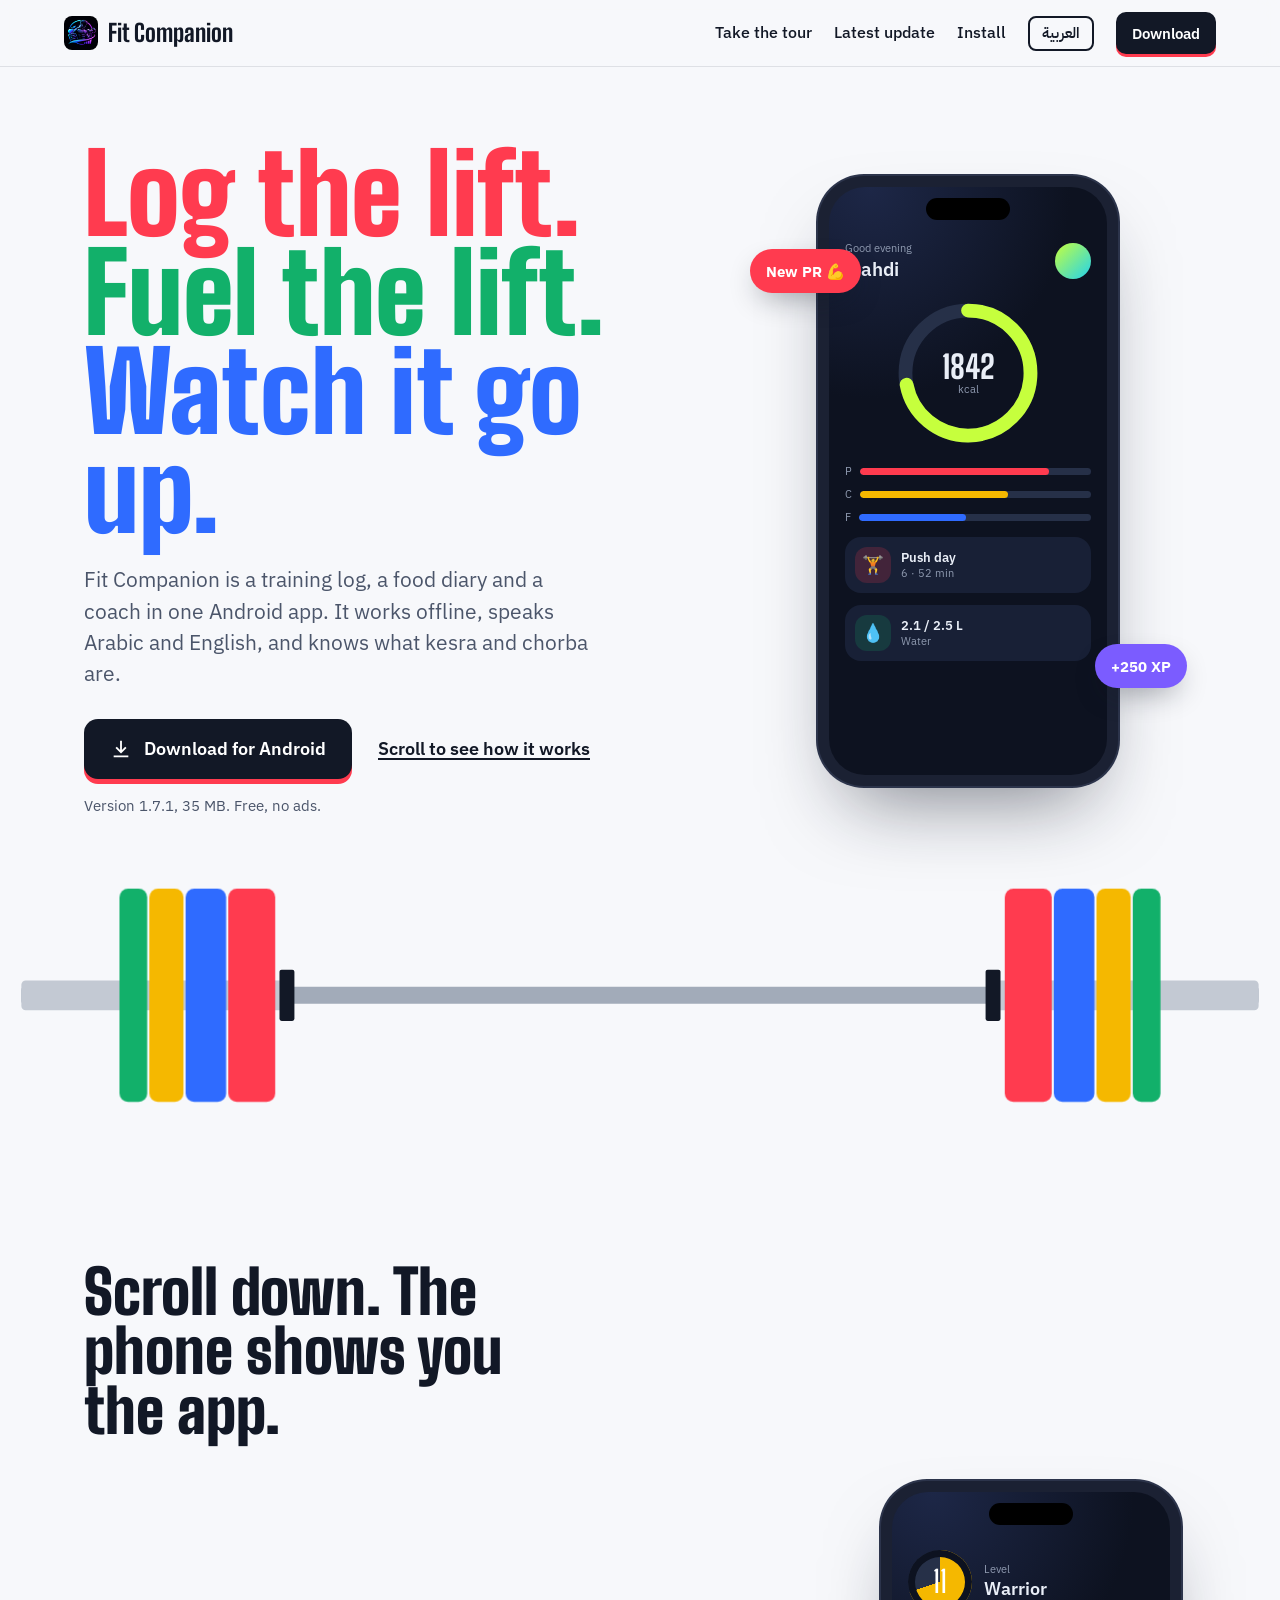
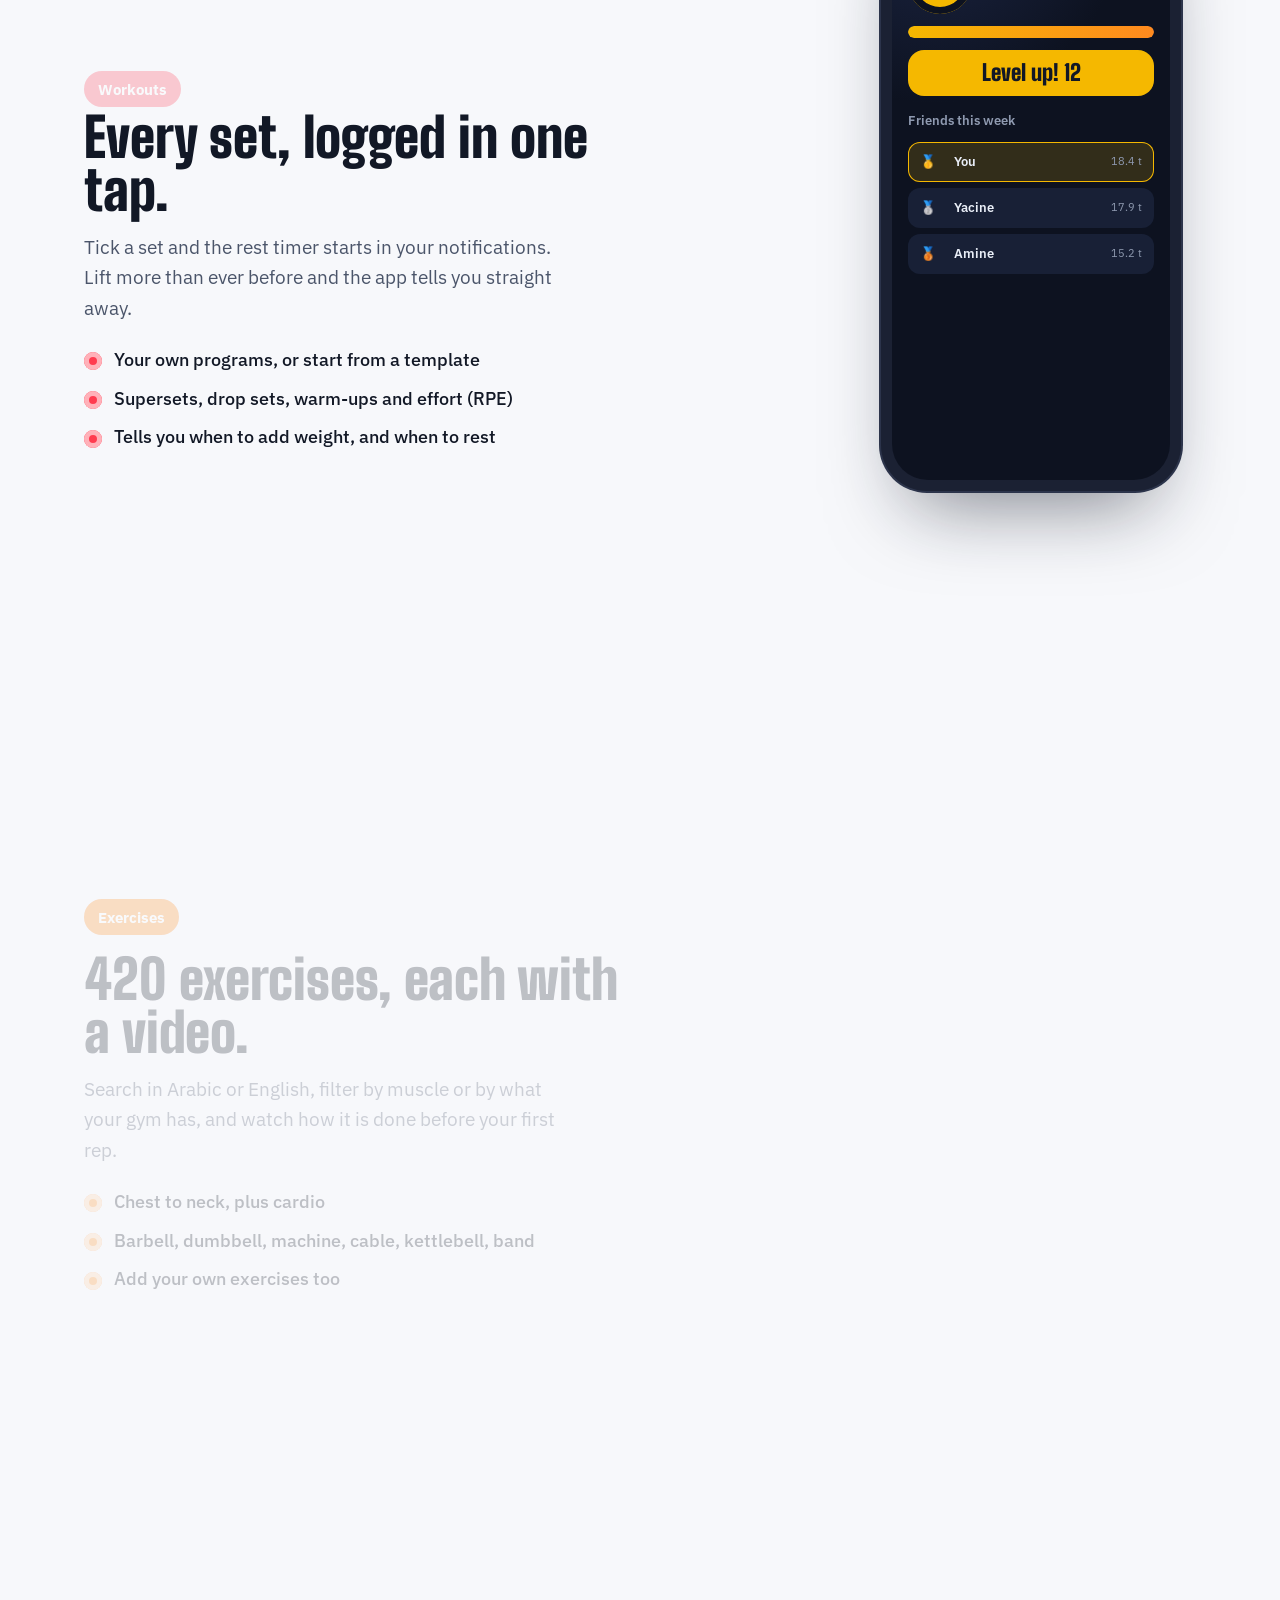
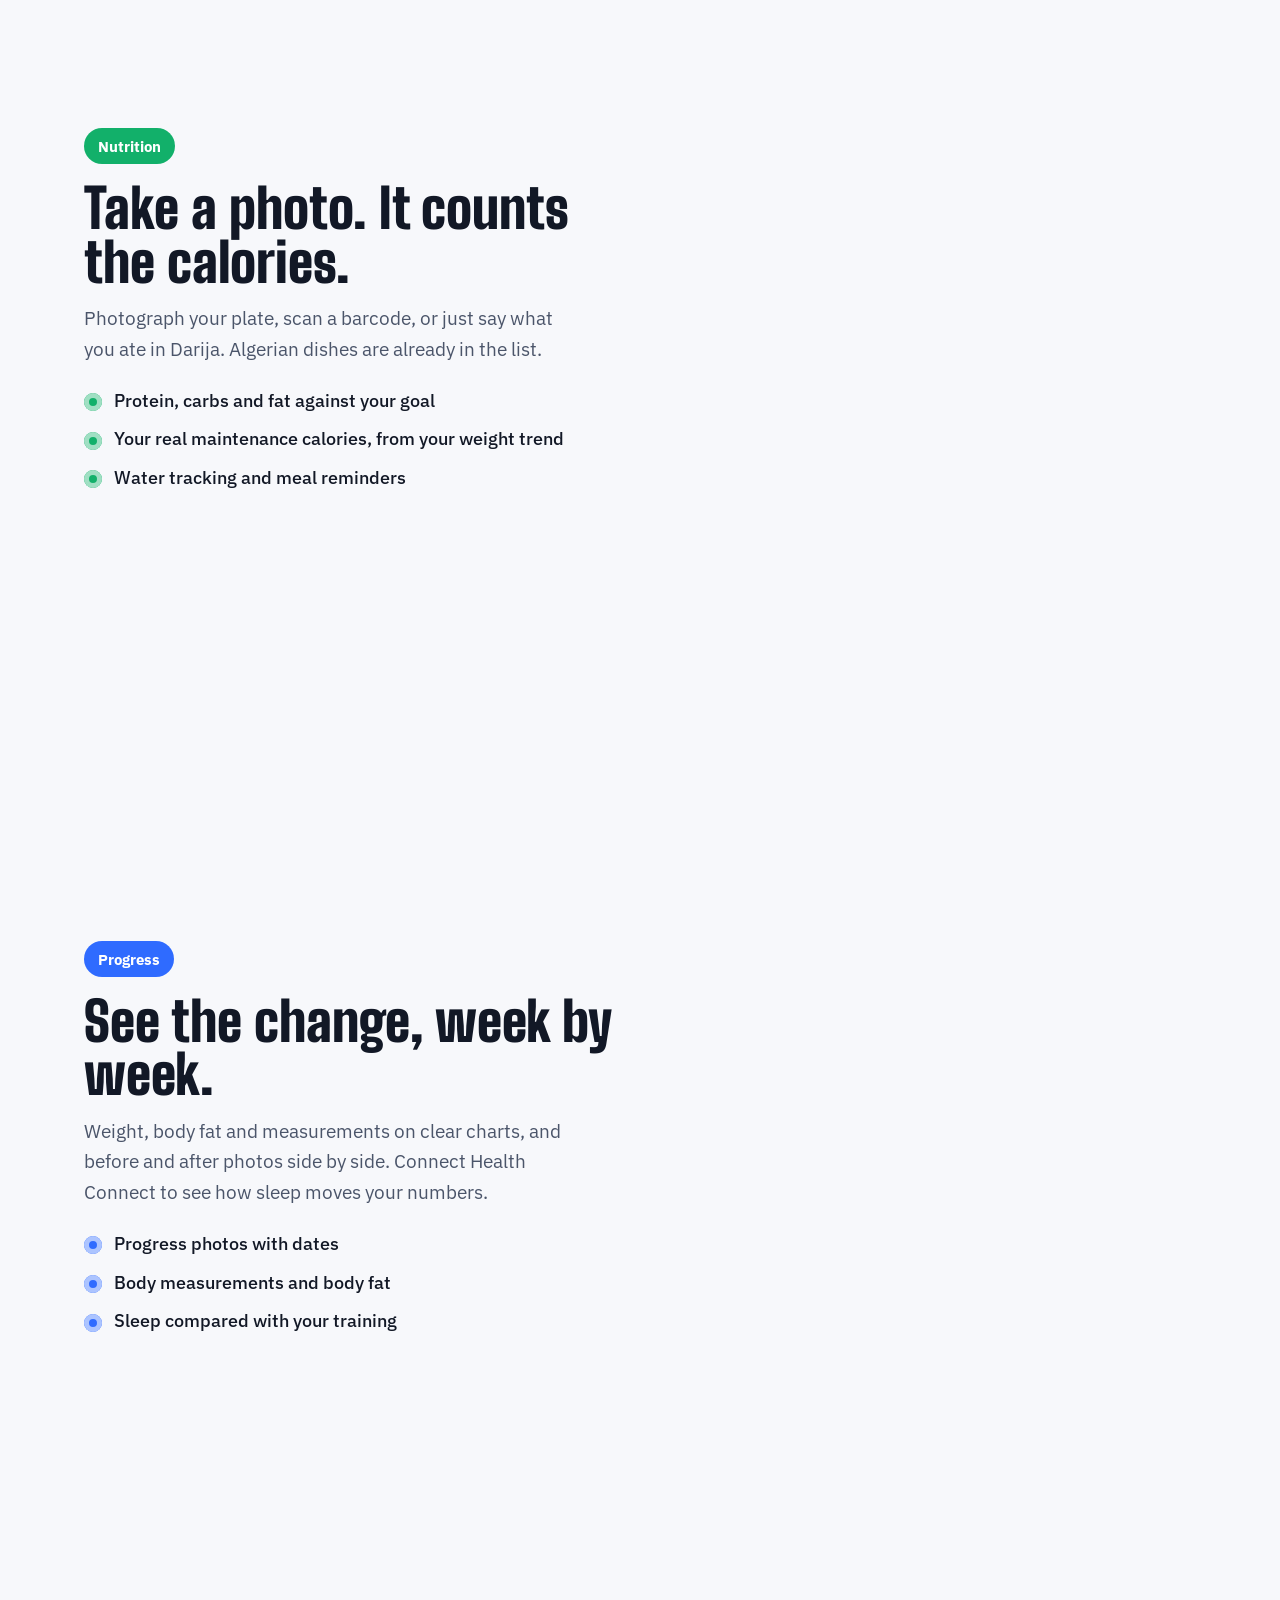
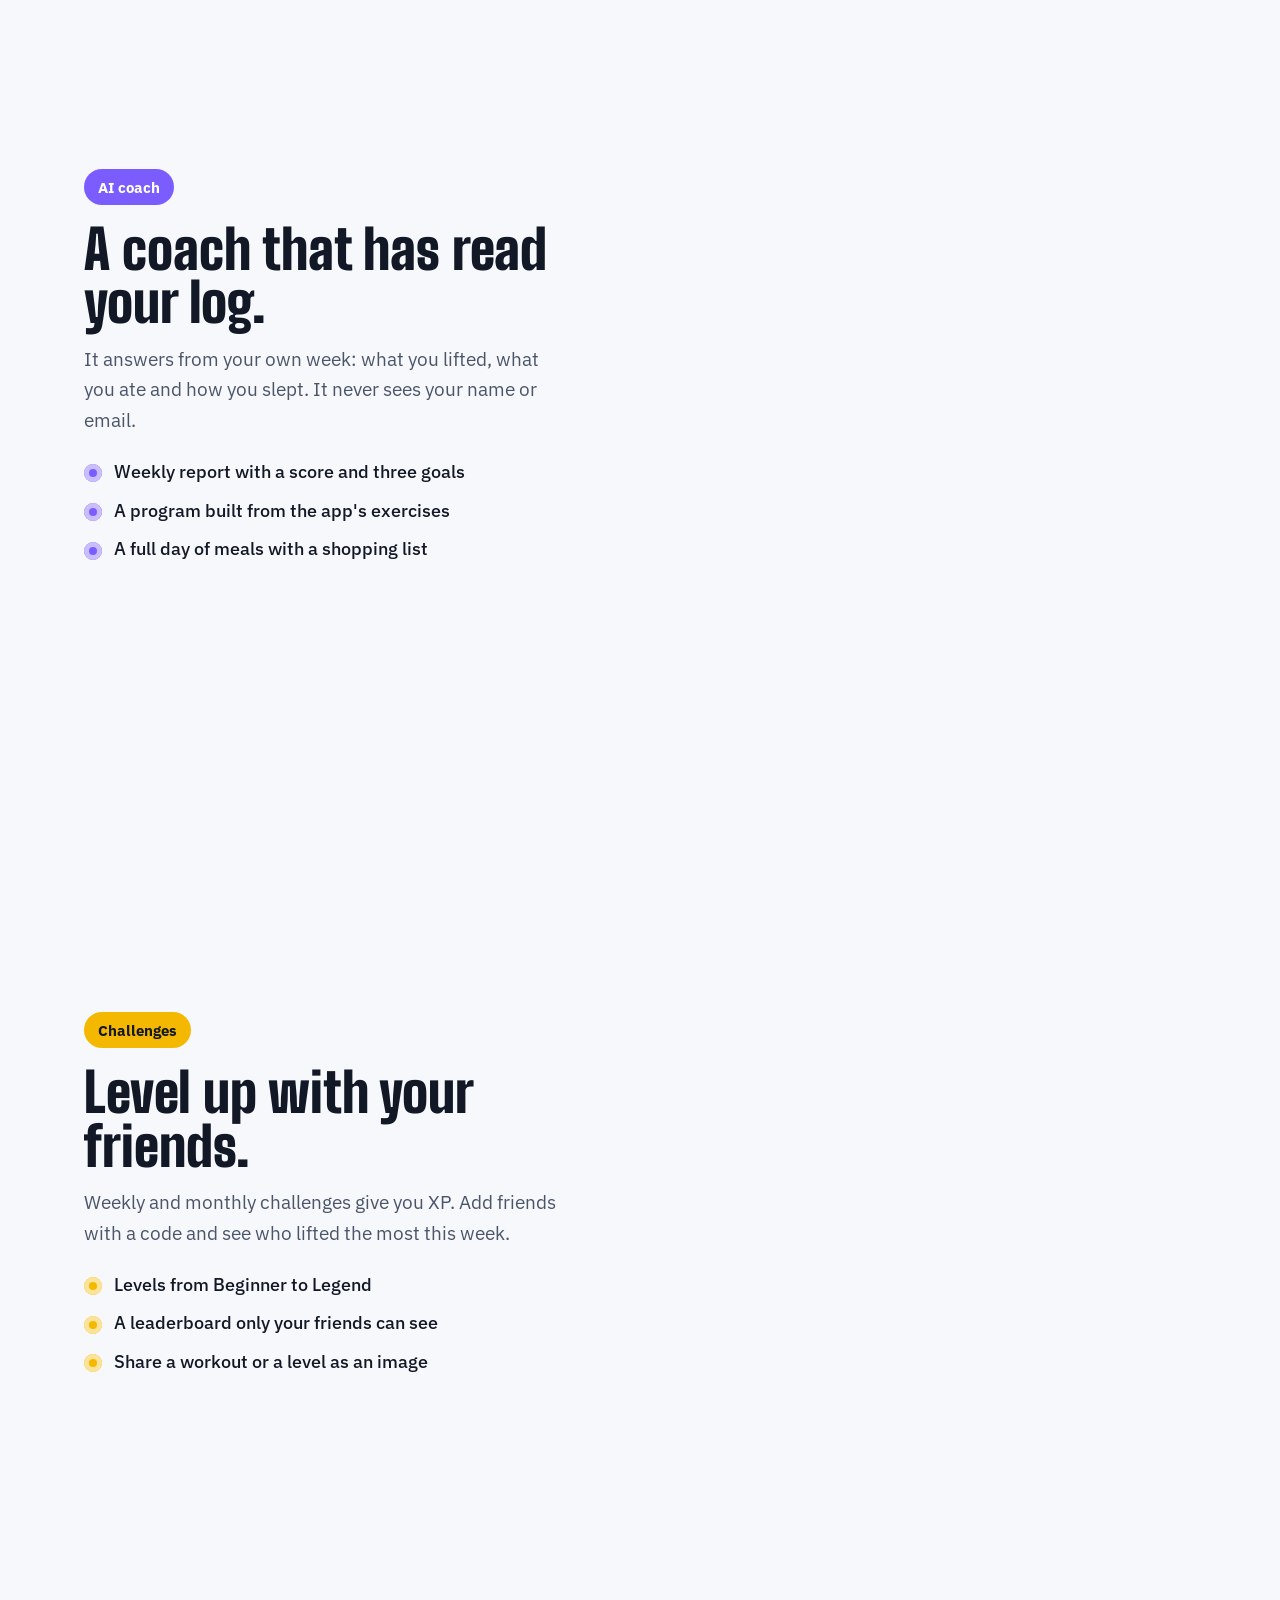
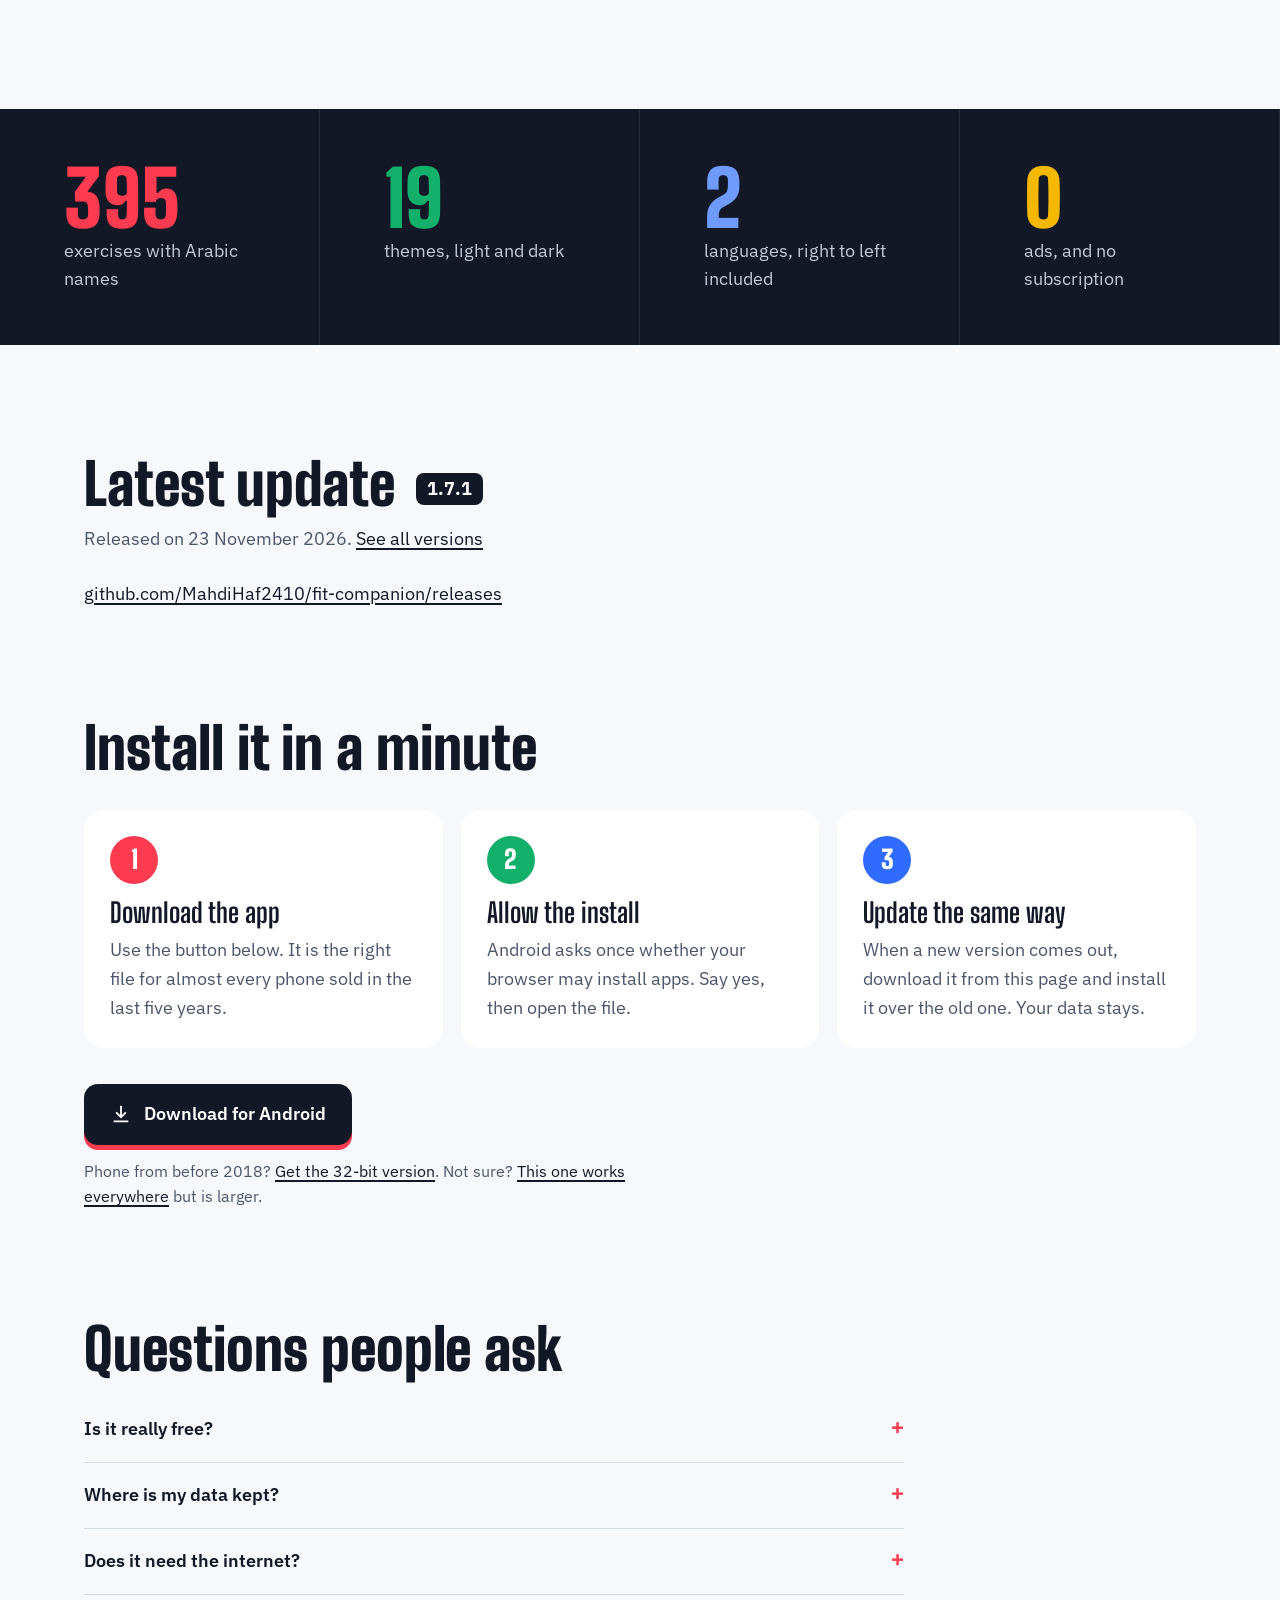
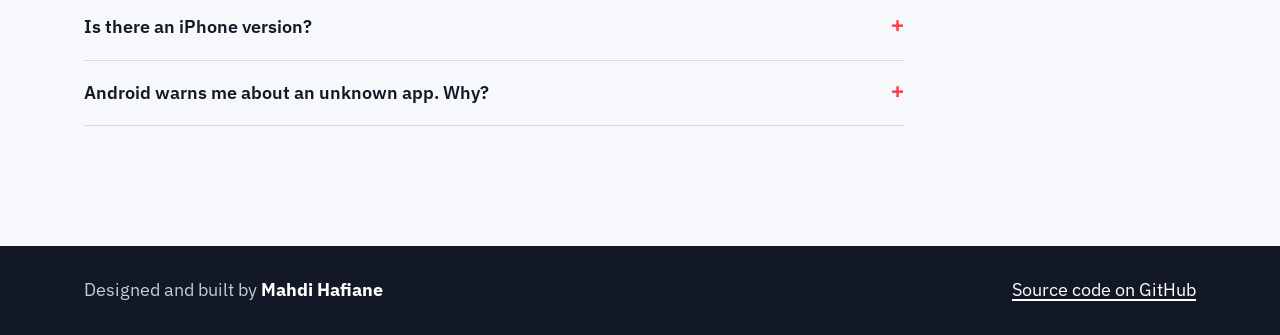
==== commit 98576b6f: "Website v3: colourful scroll tour (sticky phone with 6 animated app screens), count-ups, hero animat" ====
--- a/docs/index.html
+++ b/docs/index.html
@@ -5,7 +5,7 @@
   <meta name="viewport" content="width=device-width, initial-scale=1" />
   <title>Fit Companion: training log, nutrition and coach for Android</title>
   <meta name="description" content="Log your workouts, track what you eat and follow your progress in one free Android app. 420 exercises with demo videos, Algerian foods, an AI coach. English and Arabic." />
-  <meta name="theme-color" content="#EEF1F4" />
+  <meta name="theme-color" content="#f7f8fb" />
   <meta property="og:title" content="Fit Companion" />
   <meta property="og:description" content="Training log, nutrition and coach in one free Android app. English and Arabic." />
   <meta property="og:image" content="logo.png" />
@@ -26,131 +26,231 @@
       <span>Fit Companion</span>
     </a>
     <nav class="menu" aria-label="Sections">
-      <a href="#inside" data-i18n="navInside">What's inside</a>
-      <a href="#coach" data-i18n="navCoach">AI coach</a>
+      <a href="#tour" data-i18n="navTour">Take the tour</a>
       <a href="#changes" data-i18n="navChanges">Latest update</a>
       <a href="#install" data-i18n="navInstall">Install</a>
     </nav>
     <button class="lang" id="langBtn" type="button" lang="ar">العربية</button>
+    <a class="dl dl-sm dl-main" href="https://github.com/MahdiHaf2410/fit-companion/releases/latest/download/fit-companion-arm64.apk" data-i18n="downloadShort">Download</a>
   </header>
 
   <main id="main">
-    <!-- ============ HERO ============ -->
+    <!-- ================= HERO ================= -->
     <section class="hero">
-      <h1 data-i18n="h1">Log the lift. Fuel the lift. Watch it go up.</h1>
-      <div class="hero-row">
+      <div class="hero-text">
+        <h1>
+          <span class="l1" data-i18n="h1a">Log the lift.</span>
+          <span class="l2" data-i18n="h1b">Fuel the lift.</span>
+          <span class="l3" data-i18n="h1c">Watch it go up.</span>
+        </h1>
         <p class="lead" data-i18n="lead">Fit Companion is a training log, a food diary and a coach in one Android app. It works offline, speaks Arabic and English, and knows what kesra and chorba are.</p>
         <div class="get">
           <a class="dl dl-main" href="https://github.com/MahdiHaf2410/fit-companion/releases/latest/download/fit-companion-arm64.apk">
             <svg viewBox="0 0 24 24" width="22" height="22" aria-hidden="true"><path fill="currentColor" d="M11 3h2v10.2l3.6-3.6 1.4 1.4-6 6-6-6 1.4-1.4 3.6 3.6V3zM4 19h16v2H4z"/></svg>
             <span data-i18n="download">Download for Android</span>
           </a>
-          <p class="dl-meta"><span data-i18n="version">Version</span> <span class="ver">1.7.1</span>, <span class="size">35 MB</span>. <span data-i18n="free">Free, no ads.</span></p>
-        </div>
-      </div>
-
-      <!-- The one moment of motion: plates load onto the bar when the page opens. -->
-      <figure class="bar-fig" aria-label="A barbell loaded with competition plates: 160 kilograms">
-        <svg class="barbell" viewBox="0 0 1200 220" role="img" aria-hidden="true">
-          <rect class="shaft" x="20" y="102" width="1160" height="16" rx="3" />
-          <rect class="sleeve" x="20" y="96" width="250" height="28" rx="4" />
-          <rect class="sleeve" x="930" y="96" width="250" height="28" rx="4" />
-          <rect class="collar" x="262" y="86" width="14" height="48" rx="2" />
-          <rect class="collar" x="924" y="86" width="14" height="48" rx="2" />
-          <g class="side side-l">
-            <rect class="p red"    x="214" y="10" width="44" height="200" rx="8" />
-            <rect class="p blue"   x="174" y="10" width="38" height="200" rx="8" />
-            <rect class="p yellow" x="140" y="10" width="32" height="200" rx="8" />
-            <rect class="p green"  x="112" y="10" width="26" height="200" rx="8" />
-          </g>
-          <g class="side side-r">
-            <rect class="p red"    x="942" y="10" width="44" height="200" rx="8" />
-            <rect class="p blue"   x="988" y="10" width="38" height="200" rx="8" />
-            <rect class="p yellow" x="1028" y="10" width="32" height="200" rx="8" />
-            <rect class="p green"  x="1062" y="10" width="26" height="200" rx="8" />
-          </g>
-        </svg>
-        <figcaption><b>160 kg</b> <span data-i18n="barCaption">is 20 kg of bar and four plates a side. The app does this maths for you, and counts every rep you put on it.</span></figcaption>
-      </figure>
-    </section>
-
-    <!-- ============ WHAT'S INSIDE (grouped by the app's real tabs) ============ -->
-    <section id="inside" class="inside">
-      <h2 data-i18n="insideTitle">What's inside</h2>
-      <p class="intro" data-i18n="insideIntro">The app has four tabs. Here is what each one does for you.</p>
-
-      <article class="tab t-red">
-        <h3><i class="plate" aria-hidden="true"></i><span data-i18n="t1">Workouts</span></h3>
-        <div>
-          <p data-i18n="t1p">Build your own programs or start from a template, then log every set as you go. The rest timer runs in your notifications, and the app spots new records and tells you when to add weight.</p>
-          <ul>
-            <li data-i18n="t1a">420 exercises with Arabic names and a demo video for each</li>
-            <li data-i18n="t1b">Supersets, drop sets, warm-ups and effort (RPE)</li>
-            <li data-i18n="t1c">Warns you when it is time for a lighter week</li>
-          </ul>
-        </div>
-      </article>
-
-      <article class="tab t-green">
-        <h3><i class="plate" aria-hidden="true"></i><span data-i18n="t2">Nutrition</span></h3>
-        <div>
-          <p data-i18n="t2p">Log meals from a food list that includes Algerian dishes, scan a barcode, or take a photo of your plate and let the AI count it. You can also just say what you ate.</p>
-          <ul>
-            <li data-i18n="t2a">Calories and protein, carbs and fat against your goal</li>
-            <li data-i18n="t2b">Your real maintenance calories, worked out from your weight trend</li>
-            <li data-i18n="t2c">Water tracking and meal reminders</li>
-          </ul>
-        </div>
-      </article>
-
-      <article class="tab t-blue">
-        <h3><i class="plate" aria-hidden="true"></i><span data-i18n="t3">Progress</span></h3>
-        <div>
-          <p data-i18n="t3p">Weight, body fat and measurements on clear charts, and before and after photos you can compare side by side. Connect Health Connect to see how your sleep changes your training.</p>
-          <ul>
-            <li data-i18n="t3a">Weekly and monthly challenges with levels to reach</li>
-            <li data-i18n="t3b">A leaderboard with friends you add by code</li>
-            <li data-i18n="t3c">Share a workout or a level as an image</li>
-          </ul>
-        </div>
-      </article>
-
-      <article class="tab t-yellow">
-        <h3><i class="plate" aria-hidden="true"></i><span data-i18n="t4">Coach</span></h3>
-        <div>
-          <p data-i18n="t4p">Ask the coach anything about your training or food, with a photo or a video if it helps. It reads a short summary of your numbers, never your name or email.</p>
-          <ul>
-            <li data-i18n="t4a">A weekly report with a score and three goals</li>
-            <li data-i18n="t4b">A program built from the exercises in the app</li>
-            <li data-i18n="t4c">A full day of meals that fits your targets, with a shopping list</li>
-          </ul>
-        </div>
-      </article>
-    </section>
-
-    <!-- ============ COACH SAMPLE ============ -->
-    <section id="coach" class="coach">
-      <div class="coach-text">
-        <h2 data-i18n="coachTitle">A coach that has read your log</h2>
-        <p data-i18n="coachP">Most apps give you the same tips as everyone else. This one answers from your own week: what you lifted, what you ate and how you slept.</p>
-      </div>
-      <div class="thread" aria-label="Example conversation">
-        <p class="me" data-i18n="c1">How was my week?</p>
-        <p class="bot"><b data-i18n="c2a">8.5 out of 10.</b> <span data-i18n="c2b">Four workouts, two new records and enough protein on five days. Next week, add one set to your leg day and aim for seven hours of sleep.</span></p>
-        <p class="me" data-i18n="c3">Two eggs, a piece of kesra and a coffee with milk.</p>
-        <p class="bot" data-i18n="c4">Added three items to breakfast: 512 kcal and 24 g of protein.</p>
-      </div>
-    </section>
-
-    <!-- ============ LATEST UPDATE (read live from GitHub) ============ -->
-    <section id="changes" class="changes">
+          <a class="ghost" href="#tour" data-i18n="tourCta">Scroll to see how it works</a>
+        </div>
+        <p class="dl-meta"><span data-i18n="version">Version</span> <span class="ver">1.7.1</span>, <span class="size">35 MB</span>. <span data-i18n="free">Free, no ads.</span></p>
+      </div>
+
+      <!-- Hero phone: the home screen -->
+      <div class="hero-phone" aria-hidden="true">
+        <div class="phone">
+          <div class="screen scr-dash">
+            <div class="sh"><div><small data-i18n="pGood">Good evening</small><b>Mahdi</b></div><span class="av"></span></div>
+            <div class="kcal">
+              <svg viewBox="0 0 120 120" class="ring"><circle cx="60" cy="60" r="50" class="trk" /><circle cx="60" cy="60" r="50" class="val" pathLength="100" /></svg>
+              <div class="kcal-n"><b class="count" data-to="1842" data-delay="600">0</b><small>kcal</small></div>
+            </div>
+            <div class="mac">
+              <div><span>P</span><i style="--w:82%;--c:var(--red)"></i></div>
+              <div><span>C</span><i style="--w:64%;--c:var(--yellow)"></i></div>
+              <div><span>F</span><i style="--w:46%;--c:var(--blue)"></i></div>
+            </div>
+            <div class="tile t-red"><span class="em">🏋️</span><div><b data-i18n="pPush">Push day</b><small>6 · 52 min</small></div></div>
+            <div class="tile t-green"><span class="em">💧</span><div><b>2.1 / 2.5 L</b><small data-i18n="pWater">Water</small></div></div>
+          </div>
+        </div>
+        <span class="sticker s1" data-i18n="st1">New PR 💪</span>
+        <span class="sticker s2" data-i18n="st2">+250 XP</span>
+      </div>
+    </section>
+
+    <figure class="bar-fig" aria-label="A barbell loaded with competition plates: 160 kilograms">
+      <svg class="barbell" viewBox="0 0 1200 220" aria-hidden="true">
+        <rect class="shaft" x="20" y="102" width="1160" height="16" rx="3" />
+        <rect class="sleeve" x="20" y="96" width="250" height="28" rx="4" />
+        <rect class="sleeve" x="930" y="96" width="250" height="28" rx="4" />
+        <rect class="collar" x="262" y="86" width="14" height="48" rx="2" />
+        <rect class="collar" x="924" y="86" width="14" height="48" rx="2" />
+        <g class="side side-l">
+          <rect class="p red" x="214" y="10" width="44" height="200" rx="8" />
+          <rect class="p blue" x="174" y="10" width="38" height="200" rx="8" />
+          <rect class="p yellow" x="140" y="10" width="32" height="200" rx="8" />
+          <rect class="p green" x="112" y="10" width="26" height="200" rx="8" />
+        </g>
+        <g class="side side-r">
+          <rect class="p red" x="942" y="10" width="44" height="200" rx="8" />
+          <rect class="p blue" x="988" y="10" width="38" height="200" rx="8" />
+          <rect class="p yellow" x="1028" y="10" width="32" height="200" rx="8" />
+          <rect class="p green" x="1062" y="10" width="26" height="200" rx="8" />
+        </g>
+      </svg>
+    </figure>
+
+    <!-- ================= SCROLL TOUR ================= -->
+    <section id="tour" class="tour">
+      <h2 class="tour-title" data-i18n="tourTitle">Scroll down. The phone shows you the app.</h2>
+
+      <div class="tour-grid">
+        <!-- Sticky phone with one screen per chapter -->
+        <div class="stage" aria-hidden="true">
+          <div class="phone">
+            <!-- 1. Workout -->
+            <div class="screen scr scr-workout" data-scr="workout">
+              <div class="bar-top"><b data-i18n="pPush">Push day</b><span class="clock">32:14</span></div>
+              <p class="ex-name">Bench Press</p>
+              <div class="sets">
+                <div class="set"><span>1</span><b>60 kg</b><b>× 10</b><i class="tick"></i></div>
+                <div class="set"><span>2</span><b>80 kg</b><b>× 8</b><i class="tick"></i></div>
+                <div class="set"><span>3</span><b>90 kg</b><b>× 6</b><i class="tick"></i></div>
+                <div class="set pr-set"><span>4</span><b>100 kg</b><b>× 5</b><i class="tick"></i></div>
+              </div>
+              <div class="rest"><span data-i18n="pRest">Rest</span><b class="rest-n">1:30</b><i class="rest-bar"></i></div>
+              <div class="pr-pop">🏆 <span data-i18n="pPr">New record: 100 kg</span></div>
+            </div>
+
+            <!-- 2. Exercise library + video -->
+            <div class="screen scr scr-library" data-scr="library">
+              <div class="search">🔍 <span class="typed" data-i18n="pSearch">dumbbell fly</span></div>
+              <div class="chips"><i class="on" data-i18n="pChest">Chest</i><i data-i18n="pBack">Back</i><i data-i18n="pLegs">Legs</i><i data-i18n="pArms">Arms</i></div>
+              <div class="video">
+                <div class="vid-bg"><span class="db l"></span><span class="db r"></span><span class="bench"></span></div>
+                <span class="play">▶</span>
+                <i class="vid-prog"></i>
+              </div>
+              <ul class="lib">
+                <li><b>Dumbbell Fly</b><small data-i18n="pChestDb">Chest · Dumbbell</small></li>
+                <li><b>Incline Bench Press</b><small data-i18n="pChestBb">Chest · Barbell</small></li>
+                <li><b>Pec Deck</b><small data-i18n="pChestMa">Chest · Machine</small></li>
+                <li><b>Cable Chest Press</b><small data-i18n="pChestCa">Chest · Cable</small></li>
+              </ul>
+            </div>
+
+            <!-- 3. Nutrition -->
+            <div class="screen scr scr-food" data-scr="food">
+              <div class="snap"><span class="plate-em">🍳</span><i class="scanline"></i><span class="snap-tag" data-i18n="pFound">3 items found</span></div>
+              <div class="foods">
+                <div class="food"><span>🥚</span><b data-i18n="pEggs">2 eggs</b><small>156 kcal</small></div>
+                <div class="food"><span>🫓</span><b data-i18n="pKesra">Kesra, 80 g</b><small>246 kcal</small></div>
+                <div class="food"><span>☕</span><b data-i18n="pCoffee">Coffee with milk</b><small>110 kcal</small></div>
+              </div>
+              <div class="kcal small">
+                <svg viewBox="0 0 120 120" class="ring"><circle cx="60" cy="60" r="50" class="trk" /><circle cx="60" cy="60" r="50" class="val" pathLength="100" /></svg>
+                <div class="kcal-n"><b class="count" data-to="512" data-delay="2900">0</b><small>kcal</small></div>
+              </div>
+            </div>
+
+            <!-- 4. Progress -->
+            <div class="screen scr scr-progress" data-scr="progress">
+              <p class="wt"><b class="count" data-from="84.6" data-to="78.9" data-dec="1" data-delay="300">84.6</b> <small>kg</small></p>
+              <p class="wt-sub" data-i18n="pWeek">−0.4 kg a week, on track</p>
+              <svg class="chart" viewBox="0 0 260 130" preserveAspectRatio="none">
+                <path class="grid-l" d="M0 30H260M0 65H260M0 100H260" />
+                <path class="line" pathLength="100" d="M0 18 C30 22, 45 30, 70 34 S110 52, 135 58 S180 74, 205 86 S240 98, 260 108" />
+                <circle class="dotend" cx="260" cy="108" r="5" />
+              </svg>
+              <div class="ba">
+                <div class="ba-b"><span class="fig f-before"></span><small data-i18n="pBefore">January</small></div>
+                <div class="ba-a"><span class="fig f-after"></span><small data-i18n="pAfter">Now</small></div>
+              </div>
+            </div>
+
+            <!-- 5. Coach -->
+            <div class="screen scr scr-coach" data-scr="coach">
+              <div class="bar-top"><b data-i18n="pCoach">AI coach</b><span class="online"></span></div>
+              <p class="msg me m1" data-i18n="c1">How was my week?</p>
+              <p class="msg typing"><i></i><i></i><i></i></p>
+              <p class="msg bot m2"><b data-i18n="c2a">8.5 out of 10.</b> <span data-i18n="c2b">Four workouts, two new records and enough protein on five days.</span></p>
+              <p class="msg me m3" data-i18n="c3">🎤 Two eggs and a piece of kesra</p>
+              <p class="msg bot m4" data-i18n="c4">Added to breakfast: 402 kcal, 21 g protein.</p>
+            </div>
+
+            <!-- 6. Challenges -->
+            <div class="screen scr scr-xp" data-scr="xp">
+              <div class="lvl"><b class="lvl-n">11</b><div><small data-i18n="pLevel">Level</small><b data-i18n="pWarrior">Warrior</b></div></div>
+              <div class="xpbar"><i></i></div>
+              <div class="lvlup" data-i18n="pLvlUp">Level up! 12</div>
+              <p class="lb-t" data-i18n="pLeader">Friends this week</p>
+              <ol class="lb">
+                <li class="me-row"><span>🥇</span><b data-i18n="pYou">You</b><small>18.4 t</small></li>
+                <li><span>🥈</span><b>Yacine</b><small>17.9 t</small></li>
+                <li><span>🥉</span><b>Amine</b><small>15.2 t</small></li>
+              </ol>
+            </div>
+          </div>
+        </div>
+
+        <!-- Chapters (text) -->
+        <div class="chapters">
+          <article class="chapter" data-show="workout" data-c="red">
+            <span class="chip" data-i18n="k1">Workouts</span>
+            <h3 data-i18n="h31">Every set, logged in one tap.</h3>
+            <p data-i18n="p31">Tick a set and the rest timer starts in your notifications. Lift more than ever before and the app tells you straight away.</p>
+            <ul><li data-i18n="l11">Your own programs, or start from a template</li><li data-i18n="l12">Supersets, drop sets, warm-ups and effort (RPE)</li><li data-i18n="l13">Tells you when to add weight, and when to rest</li></ul>
+          </article>
+          <article class="chapter" data-show="library" data-c="orange">
+            <span class="chip" data-i18n="k2">Exercises</span>
+            <h3 data-i18n="h32">420 exercises, each with a video.</h3>
+            <p data-i18n="p32">Search in Arabic or English, filter by muscle or by what your gym has, and watch how it is done before your first rep.</p>
+            <ul><li data-i18n="l21">Chest to neck, plus cardio</li><li data-i18n="l22">Barbell, dumbbell, machine, cable, kettlebell, band</li><li data-i18n="l23">Add your own exercises too</li></ul>
+          </article>
+          <article class="chapter" data-show="food" data-c="green">
+            <span class="chip" data-i18n="k3">Nutrition</span>
+            <h3 data-i18n="h33">Take a photo. It counts the calories.</h3>
+            <p data-i18n="p33">Photograph your plate, scan a barcode, or just say what you ate in Darija. Algerian dishes are already in the list.</p>
+            <ul><li data-i18n="l31">Protein, carbs and fat against your goal</li><li data-i18n="l32">Your real maintenance calories, from your weight trend</li><li data-i18n="l33">Water tracking and meal reminders</li></ul>
+          </article>
+          <article class="chapter" data-show="progress" data-c="blue">
+            <span class="chip" data-i18n="k4">Progress</span>
+            <h3 data-i18n="h34">See the change, week by week.</h3>
+            <p data-i18n="p34">Weight, body fat and measurements on clear charts, and before and after photos side by side. Connect Health Connect to see how sleep moves your numbers.</p>
+            <ul><li data-i18n="l41">Progress photos with dates</li><li data-i18n="l42">Body measurements and body fat</li><li data-i18n="l43">Sleep compared with your training</li></ul>
+          </article>
+          <article class="chapter" data-show="coach" data-c="violet">
+            <span class="chip" data-i18n="k5">AI coach</span>
+            <h3 data-i18n="h35">A coach that has read your log.</h3>
+            <p data-i18n="p35">It answers from your own week: what you lifted, what you ate and how you slept. It never sees your name or email.</p>
+            <ul><li data-i18n="l51">Weekly report with a score and three goals</li><li data-i18n="l52">A program built from the app's exercises</li><li data-i18n="l53">A full day of meals with a shopping list</li></ul>
+          </article>
+          <article class="chapter" data-show="xp" data-c="yellow">
+            <span class="chip" data-i18n="k6">Challenges</span>
+            <h3 data-i18n="h36">Level up with your friends.</h3>
+            <p data-i18n="p36">Weekly and monthly challenges give you XP. Add friends with a code and see who lifted the most this week.</p>
+            <ul><li data-i18n="l61">Levels from Beginner to Legend</li><li data-i18n="l62">A leaderboard only your friends can see</li><li data-i18n="l63">Share a workout or a level as an image</li></ul>
+          </article>
+        </div>
+      </div>
+    </section>
+
+    <!-- ================= NUMBERS ================= -->
+    <section class="numbers">
+      <div><b class="count" data-to="420">0</b><span data-i18n="n1">exercises with Arabic names</span></div>
+      <div><b class="count" data-to="20">0</b><span data-i18n="n2">themes, light and dark</span></div>
+      <div><b class="count" data-to="2">0</b><span data-i18n="n3">languages, right to left included</span></div>
+      <div><b class="count" data-to="0">0</b><span data-i18n="n4">ads, and no subscription</span></div>
+    </section>
+
+    <!-- ================= LATEST UPDATE ================= -->
+    <section id="changes" class="block changes">
       <h2><span data-i18n="changesTitle">Latest update</span> <span class="tag ver">1.7.1</span></h2>
       <p class="intro"><span data-i18n="released">Released on</span> <time id="relDate">23 November 2026</time>. <a id="relLink" href="https://github.com/MahdiHaf2410/fit-companion/releases" data-i18n="allVersions">See all versions</a></p>
       <div id="notes" class="notes"><p data-i18n="loading">Loading the change list.</p></div>
     </section>
 
-    <!-- ============ INSTALL (a real sequence, so it is numbered) ============ -->
-    <section id="install" class="install">
+    <!-- ================= INSTALL ================= -->
+    <section id="install" class="block install">
       <h2 data-i18n="installTitle">Install it in a minute</h2>
       <ol class="steps">
         <li><h3 data-i18n="s1">Download the app</h3><p data-i18n="s1p">Use the button below. It is the right file for almost every phone sold in the last five years.</p></li>
@@ -166,8 +266,8 @@
       </div>
     </section>
 
-    <!-- ============ QUESTIONS ============ -->
-    <section class="faq">
+    <!-- ================= QUESTIONS ================= -->
+    <section class="block faq">
       <h2 data-i18n="faqTitle">Questions people ask</h2>
       <details><summary data-i18n="q1">Is it really free?</summary><p data-i18n="a1">Yes. There are no ads and no paid plan. The AI features have a daily limit so they stay free for everyone.</p></details>
       <details><summary data-i18n="q2">Where is my data kept?</summary><p data-i18n="a2">On your phone. If you create an account, a backup is kept online that only you can read. Friends see your level and weekly totals, nothing else.</p></details>
--- a/docs/style.css
+++ b/docs/style.css
@@ -1,222 +1,384 @@
-/* Fit Companion site
-   Palette: chalk, steel ink and the IWF competition plate colours. Each plate colour marks one tab of the app.
-   Type: Big Shoulders Display (headings), IBM Plex Sans (text); Reem Kufi + IBM Plex Sans Arabic in Arabic.
-   Scale (1.333 from 18px): 18 / 24 / 32 / 42 / 56 / hero up to 132. */
+/* Fit Companion site: colourful scroll tour.
+   Each chapter has its own plate colour; the page background follows the chapter you are reading.
+   Type: Big Shoulders Display + IBM Plex Sans (Arabic: Reem Kufi + IBM Plex Sans Arabic). */
 :root {
-  --chalk: #eef1f4;
-  --paper: #f8f9fb;
-  --ink: #172033;
-  --ink-2: #4a5468;
-  --rule: #c9d0da;
-  --red: #d62839;
-  --blue: #2457d6;
-  --yellow: #f2be1a;
-  --green: #1e9b57;
-  --rubber: #23272e;
+  --bg: #f7f8fb;
+  --ink: #121826;
+  --ink-2: #4b556a;
+  --rule: #d5dbe5;
+  --red: #ff3b4f;
+  --orange: #ff8a1f;
+  --green: #12b06a;
+  --blue: #2f6bff;
+  --violet: #7b5cff;
+  --yellow: #f5b800;
+  --lime: #c6ff3d;
+  --app: #0d1220;
+  --app-2: #182036;
+  --tint: var(--bg);
+  --accent: var(--red);
   --display: "Big Shoulders Display", "Arial Narrow", sans-serif;
   --text: "IBM Plex Sans", system-ui, sans-serif;
-  --measure: 62ch;
+  --measure: 60ch;
   --gutter: clamp(16px, 5vw, 64px);
 }
-[dir="rtl"] {
-  --display: "Reem Kufi", "IBM Plex Sans Arabic", sans-serif;
-  --text: "IBM Plex Sans Arabic", system-ui, sans-serif;
-}
+[dir="rtl"] { --display: "Reem Kufi", "IBM Plex Sans Arabic", sans-serif; --text: "IBM Plex Sans Arabic", system-ui, sans-serif; }
 
 * { box-sizing: border-box; }
 html { scroll-behavior: smooth; }
 body {
-  margin: 0;
-  background: var(--chalk);
-  color: var(--ink);
-  font: 400 1.125rem/1.6 var(--text);
-  -webkit-font-smoothing: antialiased;
-  overflow-x: hidden;
+  margin: 0; color: var(--ink); background: var(--tint);
+  font: 400 1.125rem/1.6 var(--text); -webkit-font-smoothing: antialiased; overflow-x: hidden;
+  transition: background-color 0.6s ease;
 }
 [dir="rtl"] body { line-height: 1.75; }
 img, svg { display: block; }
 a { color: var(--ink); text-decoration-thickness: 2px; text-underline-offset: 3px; }
-a:hover { color: var(--red); }
 :focus-visible { outline: 3px solid var(--blue); outline-offset: 3px; border-radius: 4px; }
-h1, h2, h3 { font-family: var(--display); font-weight: 800; margin: 0; }
+h1, h2, h3 { font-family: var(--display); margin: 0; }
 p { margin: 0; }
-
-.skip {
-  position: absolute; inset-inline-start: 8px; top: 8px; z-index: 20;
-  background: var(--ink); color: var(--paper); padding: 8px 14px;
-  clip-path: inset(50%); width: 1px; height: 1px; overflow: hidden; white-space: nowrap;
-}
+.skip { position: absolute; inset-inline-start: 8px; top: 8px; z-index: 50; background: var(--ink); color: #fff; padding: 8px 14px; clip-path: inset(50%); width: 1px; height: 1px; overflow: hidden; white-space: nowrap; }
 .skip:focus { clip-path: none; width: auto; height: auto; }
 
 /* ---------- header ---------- */
 .top {
-  display: flex; align-items: center; gap: 28px;
-  padding: 18px var(--gutter);
-  border-bottom: 2px solid var(--ink);
+  position: sticky; top: 0; z-index: 30;
+  display: flex; align-items: center; gap: 22px; padding: 12px var(--gutter);
+  background: color-mix(in srgb, var(--tint) 82%, transparent);
+  backdrop-filter: blur(12px); -webkit-backdrop-filter: blur(12px);
+  border-bottom: 1px solid color-mix(in srgb, var(--ink) 10%, transparent);
+  transition: background-color 0.6s ease;
 }
 .brand { display: flex; align-items: center; gap: 10px; text-decoration: none; font: 800 1.5rem/1 "Big Shoulders Display", sans-serif; }
 .brand img { border-radius: 8px; }
-.menu { display: flex; gap: 24px; margin-inline-start: auto; }
+.menu { display: flex; gap: 22px; margin-inline-start: auto; }
 .menu a { text-decoration: none; font-weight: 500; font-size: 1rem; }
-.menu a:hover { text-decoration: underline; color: var(--ink); }
-.lang {
-  font: 600 1rem/1 "IBM Plex Sans Arabic", var(--text);
-  background: none; border: 2px solid var(--ink); color: var(--ink);
-  padding: 8px 14px; border-radius: 6px; cursor: pointer;
-}
-.lang:hover { background: var(--ink); color: var(--paper); }
+.menu a:hover { text-decoration: underline; }
+.lang { font: 600 0.95rem/1 "IBM Plex Sans Arabic", var(--text); background: none; border: 2px solid var(--ink); color: var(--ink); padding: 8px 12px; border-radius: 8px; cursor: pointer; }
+.lang:hover { background: var(--ink); color: #fff; }
+
+/* ---------- buttons ---------- */
+.dl {
+  display: inline-flex; align-items: center; gap: 12px; text-decoration: none;
+  background: var(--ink); color: #fff; font-weight: 600; font-size: 1.1rem;
+  padding: 16px 26px; border-radius: 14px; box-shadow: 0 5px 0 var(--accent);
+  transition: transform 0.12s, box-shadow 0.12s, background-color 0.6s;
+}
+.dl:hover { transform: translateY(2px); box-shadow: 0 3px 0 var(--accent); color: #fff; }
+.dl:active { transform: translateY(5px); box-shadow: none; }
+.dl-sm { padding: 9px 16px; font-size: 0.95rem; border-radius: 10px; box-shadow: 0 3px 0 var(--accent); }
+.ghost { font-weight: 600; }
 
 /* ---------- hero ---------- */
-.hero { padding: clamp(40px, 8vw, 96px) var(--gutter) 0; }
-h1 {
-  font-size: clamp(3.4rem, 10vw, 8.25rem);
-  line-height: 0.88;
-  font-weight: 900;
-  text-transform: none;
-  max-width: 15ch;
-  letter-spacing: -0.005em;
-  text-wrap: balance;
-}
-[dir="rtl"] h1 { font-size: clamp(2.8rem, 7.6vw, 6.2rem); line-height: 1.15; max-width: 12ch; font-weight: 700; }
-.hero-row {
-  display: grid; grid-template-columns: minmax(0, 1fr) auto; gap: 32px 56px;
-  align-items: end; margin-top: 32px; max-width: 1180px;
-}
-.lead { font-size: 1.333rem; line-height: 1.5; max-width: 40ch; color: var(--ink-2); }
-.get { display: grid; gap: 10px; justify-items: start; }
-
-.dl {
-  display: inline-flex; align-items: center; gap: 12px;
-  background: var(--red); color: #fff; text-decoration: none;
-  font-weight: 600; font-size: 1.125rem;
-  padding: 16px 26px; border-radius: 6px;
-  box-shadow: 0 4px 0 #9e1626;
-  transition: transform 0.12s, box-shadow 0.12s;
-}
-.dl:hover { color: #fff; transform: translateY(2px); box-shadow: 0 2px 0 #9e1626; }
-.dl:active { transform: translateY(4px); box-shadow: none; }
-.dl-meta { font-size: 0.95rem; color: var(--ink-2); }
-
-/* barbell: the memorable element */
-.bar-fig { margin: clamp(36px, 6vw, 72px) calc(var(--gutter) * -1) 0; }
+.hero {
+  display: grid; grid-template-columns: minmax(0, 1.15fr) minmax(0, 0.85fr); gap: 40px; align-items: center;
+  max-width: 1240px; margin: 0 auto; padding: clamp(36px, 6vw, 80px) var(--gutter) 0;
+}
+h1 { font-size: clamp(3.4rem, 8.6vw, 7.6rem); line-height: 0.9; font-weight: 900; }
+[dir="rtl"] h1 { font-size: clamp(2.8rem, 6.6vw, 5.6rem); line-height: 1.2; font-weight: 700; }
+h1 span { display: block; animation: rise 0.7s cubic-bezier(0.2, 0.9, 0.3, 1.2) both; }
+h1 .l1 { color: var(--red); }
+h1 .l2 { color: var(--green); animation-delay: 0.12s; }
+h1 .l3 { color: var(--blue); animation-delay: 0.24s; }
+@keyframes rise { from { opacity: 0; transform: translateY(40px) rotate(-2deg); } }
+.lead { margin-top: 24px; font-size: 1.3rem; line-height: 1.5; color: var(--ink-2); max-width: 40ch; }
+.get { display: flex; flex-wrap: wrap; align-items: center; gap: 14px 26px; margin-top: 30px; }
+.dl-meta { margin-top: 14px; color: var(--ink-2); font-size: 0.95rem; }
+
+.hero-phone { position: relative; display: flex; justify-content: center; }
+.sticker {
+  position: absolute; padding: 10px 16px; border-radius: 999px; font-weight: 700; font-size: 0.95rem; color: #fff;
+  box-shadow: 0 12px 30px -10px rgba(18, 24, 38, 0.45); animation: pop 0.5s cubic-bezier(0.2, 1.4, 0.4, 1) both, bob 4s ease-in-out infinite;
+}
+.s1 { background: var(--red); top: 12%; inset-inline-start: 2%; animation-delay: 1.4s, 2s; }
+.s2 { background: var(--violet); bottom: 16%; inset-inline-end: 2%; animation-delay: 1.8s, 2.4s; }
+@keyframes pop { from { opacity: 0; transform: scale(0.4); } }
+@keyframes bob { 50% { translate: 0 -8px; } }
+
+/* barbell */
+.bar-fig { margin: clamp(30px, 5vw, 60px) 0 0; padding: 0 0 clamp(30px, 5vw, 60px); }
 .barbell { width: 100%; height: auto; overflow: visible; }
-.shaft { fill: #9aa3b1; }
-.sleeve { fill: #b9c0cb; }
-.collar { fill: var(--ink); }
-.p.red { fill: var(--red); }
-.p.blue { fill: var(--blue); }
-.p.yellow { fill: var(--yellow); }
-.p.green { fill: var(--green); }
+.shaft { fill: #a2abb9; } .sleeve { fill: #c3c9d3; } .collar { fill: var(--ink); }
+.p.red { fill: var(--red); } .p.blue { fill: var(--blue); } .p.yellow { fill: var(--yellow); } .p.green { fill: var(--green); }
 .p { animation: load 0.55s cubic-bezier(0.2, 0.9, 0.25, 1.15) both; }
-.side-l .p { --from: -420px; }
-.side-r .p { --from: 420px; }
-.side .red { animation-delay: 0.15s; }
-.side .blue { animation-delay: 0.3s; }
-.side .yellow { animation-delay: 0.45s; }
-.side .green { animation-delay: 0.6s; }
-@keyframes load { from { transform: translateX(var(--from)); opacity: 0; } to { transform: none; opacity: 1; } }
-.bar-fig figcaption {
-  padding: 18px var(--gutter) clamp(48px, 7vw, 80px);
-  max-width: calc(var(--measure) + 2 * var(--gutter));
-  color: var(--ink-2); font-size: 1rem;
-}
-.bar-fig figcaption b { color: var(--ink); font: 800 1.5rem/1 "Big Shoulders Display", sans-serif; margin-inline-end: 4px; }
-
-/* ---------- shared section rhythm ---------- */
-.inside, .coach, .changes, .install, .faq {
-  padding: clamp(56px, 9vw, 112px) var(--gutter);
-  border-top: 2px solid var(--ink);
-}
-h2 { font-size: clamp(2.4rem, 5.2vw, 3.6rem); line-height: 0.95; }
-[dir="rtl"] h2 { line-height: 1.3; font-size: clamp(2rem, 4.4vw, 3rem); }
-.intro { margin-top: 14px; color: var(--ink-2); max-width: var(--measure); }
-
-/* ---------- what's inside: one row per app tab ---------- */
-.tab {
-  display: grid; grid-template-columns: minmax(180px, 0.42fr) minmax(0, 1fr); gap: 16px 48px;
-  padding: 36px 0; border-bottom: 1px solid var(--rule); max-width: 1180px;
-}
-.inside .intro { margin-bottom: 28px; }
-.tab:last-child { border-bottom: 0; }
-.tab h3 { display: flex; align-items: center; align-self: start; gap: 14px; font-size: 2.25rem; line-height: 1; }
-[dir="rtl"] .tab h3 { font-size: 1.9rem; line-height: 1.3; }
-.plate {
-  flex: none; width: 34px; height: 34px; border-radius: 50%;
-  background: radial-gradient(circle, var(--chalk) 0 4px, var(--ink) 4px 6px, var(--c) 6px);
-}
-.t-red { --c: var(--red); }
-.t-green { --c: var(--green); }
-.t-blue { --c: var(--blue); }
-.t-yellow { --c: var(--yellow); }
-.tab p { max-width: var(--measure); }
-.tab ul { margin: 16px 0 0; padding: 0; list-style: none; display: grid; gap: 8px; max-width: var(--measure); }
-.tab li { position: relative; padding-inline-start: 22px; color: var(--ink-2); }
-.tab li::before { content: ""; position: absolute; inset-inline-start: 0; top: 0.62em; width: 10px; height: 4px; background: var(--c); border-radius: 2px; }
-
-/* ---------- coach sample ---------- */
-.coach {
-  display: grid; grid-template-columns: minmax(0, 0.9fr) minmax(0, 1.1fr); gap: 48px; align-items: start;
-  background: var(--paper);
-}
-.coach-text p { margin-top: 16px; color: var(--ink-2); max-width: 44ch; }
-.thread { display: grid; gap: 12px; max-width: 560px; }
-.thread p { padding: 14px 18px; border-radius: 16px; max-width: 88%; font-size: 1rem; line-height: 1.5; }
-.thread .me { justify-self: end; background: var(--ink); color: var(--paper); border-end-end-radius: 4px; }
-.thread .bot { justify-self: start; background: #fff; border: 1px solid var(--rule); border-end-start-radius: 4px; box-shadow: inset 4px 0 0 var(--yellow); }
-[dir="rtl"] .thread .bot { box-shadow: inset -4px 0 0 var(--yellow); }
-
-/* ---------- latest update ---------- */
-.tag {
-  display: inline-block; vertical-align: middle; margin-inline-start: 10px;
-  font: 700 1.1rem/1 var(--text); padding: 6px 10px; border-radius: 6px;
-  background: var(--ink); color: var(--paper); letter-spacing: 0;
-}
-.notes { margin-top: 28px; max-width: 72ch; }
-.notes ul { margin: 0; padding: 0; list-style: none; border-top: 1px solid var(--rule); }
-.notes li { padding: 14px 0; border-bottom: 1px solid var(--rule); }
-.notes strong { font-weight: 600; }
-
-/* ---------- install: a real sequence, numbered like a set list ---------- */
-.steps { list-style: none; margin: 36px 0 0; padding: 0; counter-reset: step; display: grid; grid-template-columns: repeat(3, minmax(0, 1fr)); gap: 32px; max-width: 1180px; }
-.steps li { counter-increment: step; border-top: 6px solid var(--ink); padding-top: 18px; }
-.steps li::before { content: counter(step); display: block; font: 900 3.5rem/1 "Big Shoulders Display", sans-serif; color: var(--red); margin-bottom: 10px; }
-.steps h3 { font-size: 1.75rem; line-height: 1.1; }
-[dir="rtl"] .steps h3 { font-size: 1.5rem; line-height: 1.4; }
+.side-l .p { --from: -420px; } .side-r .p { --from: 420px; }
+.side .red { animation-delay: 0.5s; } .side .blue { animation-delay: 0.65s; } .side .yellow { animation-delay: 0.8s; } .side .green { animation-delay: 0.95s; }
+@keyframes load { from { transform: translateX(var(--from)); opacity: 0; } }
+
+/* ================= PHONE (shared) ================= */
+.phone {
+  position: relative; width: 300px; height: 610px; padding: 11px; border-radius: 46px; flex: none;
+  background: #1b2133; box-shadow: 0 0 0 2px #2c344b, 0 40px 80px -30px rgba(18, 24, 38, 0.55);
+}
+.phone::before { content: ""; position: absolute; top: 22px; left: 50%; translate: -50% 0; width: 84px; height: 22px; border-radius: 12px; background: #000; z-index: 3; }
+.screen {
+  position: absolute; inset: 11px; border-radius: 36px; overflow: hidden; padding: 54px 16px 16px;
+  background: radial-gradient(120% 60% at 15% 0%, #1d2747, var(--app) 60%); color: #e9eef7;
+  display: flex; flex-direction: column; gap: 12px; font-size: 0.82rem; line-height: 1.35;
+}
+.screen b { font-weight: 600; }
+.screen small { color: #8f9ab0; font-size: 0.7rem; }
+.bar-top { display: flex; justify-content: space-between; align-items: center; font-size: 1rem; }
+
+/* hero dashboard */
+.sh { display: flex; justify-content: space-between; align-items: center; }
+.sh small { display: block; } .sh b { font-size: 1.2rem; }
+.av { width: 36px; height: 36px; border-radius: 50%; background: linear-gradient(135deg, var(--lime), #22d3ee); }
+.kcal { position: relative; width: 150px; height: 150px; margin: 4px auto; }
+.kcal.small { width: 118px; height: 118px; }
+.ring { width: 100%; height: 100%; rotate: -90deg; }
+.ring circle { fill: none; stroke-width: 11; }
+.ring .trk { stroke: #263048; }
+.ring .val { stroke: var(--lime); stroke-linecap: round; stroke-dasharray: 100; stroke-dashoffset: 100; }
+.scr-dash .ring .val { animation: fill72 1.6s 0.6s cubic-bezier(0.3, 0.8, 0.3, 1) forwards; }
+@keyframes fill72 { to { stroke-dashoffset: 28; } }
+.kcal-n { position: absolute; inset: 0; display: grid; place-content: center; text-align: center; line-height: 1.1; }
+.kcal-n b { font: 800 2rem/1 "Big Shoulders Display", sans-serif; }
+.kcal.small .kcal-n b { font-size: 1.6rem; }
+.mac { display: grid; gap: 8px; }
+.mac div { display: flex; align-items: center; gap: 8px; color: #8f9ab0; font-size: 0.7rem; }
+.mac i { flex: 1; height: 7px; border-radius: 7px; background: #263048; position: relative; overflow: hidden; }
+.mac i::after { content: ""; position: absolute; inset: 0; width: var(--w); background: var(--c); border-radius: 7px; transform-origin: left; animation: grow 1.2s 0.9s cubic-bezier(0.3, 0.8, 0.3, 1) both; }
+[dir="rtl"] .mac i::after { inset: 0 0 0 auto; transform-origin: right; }
+@keyframes grow { from { transform: scaleX(0); } }
+.tile { display: flex; align-items: center; gap: 10px; padding: 10px; border-radius: 16px; background: var(--app-2); }
+.tile div { display: flex; flex-direction: column; }
+.em { width: 36px; height: 36px; border-radius: 12px; display: grid; place-items: center; font-size: 1.1rem; }
+.t-red .em { background: rgba(255, 59, 79, 0.18); } .t-green .em { background: rgba(18, 176, 106, 0.18); }
+
+/* ================= SCROLL TOUR ================= */
+.tour { padding: clamp(40px, 7vw, 90px) var(--gutter) 0; max-width: 1240px; margin: 0 auto; }
+.tour-title { font-size: clamp(2.2rem, 5vw, 3.8rem); line-height: 0.98; font-weight: 900; max-width: 16ch; }
+[dir="rtl"] .tour-title { line-height: 1.3; font-weight: 700; font-size: clamp(1.9rem, 4.2vw, 3rem); }
+.tour-grid { display: grid; grid-template-columns: minmax(0, 1fr) 330px; gap: 60px; position: relative; }
+.stage { order: 2; position: sticky; top: calc(50vh - 290px); height: 620px; align-self: start; display: flex; justify-content: center; margin-top: 40px; }
+.chapters { order: 1; }
+.chapter { min-height: 92vh; display: flex; flex-direction: column; justify-content: center; max-width: 34rem; padding: 40px 0; }
+.chapter[data-c="red"] { --c: var(--red); } .chapter[data-c="orange"] { --c: var(--orange); } .chapter[data-c="green"] { --c: var(--green); }
+.chapter[data-c="blue"] { --c: var(--blue); } .chapter[data-c="violet"] { --c: var(--violet); } .chapter[data-c="yellow"] { --c: var(--yellow); }
+.chip { align-self: flex-start; background: var(--c); color: #fff; font-weight: 700; font-size: 0.95rem; padding: 6px 14px; border-radius: 999px; }
+.chapter[data-c="yellow"] .chip { color: var(--ink); }
+.chapter h3 { font-size: clamp(2.2rem, 4.4vw, 3.4rem); line-height: 0.98; margin: 18px 0 14px; font-weight: 900; }
+[dir="rtl"] .chapter h3 { font-family: "IBM Plex Sans Arabic", sans-serif; line-height: 1.4; font-weight: 700; font-size: clamp(1.7rem, 3.4vw, 2.4rem); }
+.chapter p { color: var(--ink-2); font-size: 1.2rem; max-width: 44ch; }
+.chapter ul { list-style: none; padding: 0; margin: 22px 0 0; display: grid; gap: 10px; }
+.chapter li { position: relative; padding-inline-start: 30px; font-weight: 500; }
+.chapter li::before { content: ""; position: absolute; inset-inline-start: 0; top: 0.35em; width: 18px; height: 18px; border-radius: 50%; background: var(--c); box-shadow: inset 0 0 0 5px color-mix(in srgb, var(--c) 40%, white); }
+/* text of the active chapter comes in */
+.chapter > * { transition: opacity 0.5s, transform 0.5s; }
+.js .chapter:not(.on) > * { opacity: 0.25; transform: translateY(14px); }
+
+/* screens switch */
+.scr { opacity: 0; transform: translateY(18px) scale(0.98); transition: opacity 0.35s, transform 0.45s cubic-bezier(0.2, 0.9, 0.3, 1); pointer-events: none; }
+.scr.on { opacity: 1; transform: none; }
+
+/* 1. workout */
+.ex-name { font: 800 1.6rem/1 "Big Shoulders Display", sans-serif; color: #fff; }
+.clock { color: var(--lime); font-variant-numeric: tabular-nums; }
+.sets { display: grid; gap: 8px; }
+.set { display: grid; grid-template-columns: 22px 1fr 1fr 26px; align-items: center; gap: 8px; padding: 10px 12px; border-radius: 14px; background: var(--app-2); }
+.set span { color: #8f9ab0; }
+.tick { width: 24px; height: 24px; border-radius: 50%; border: 2px solid #3a4560; position: relative; }
+.tick::after { content: "✓"; position: absolute; inset: 0; display: grid; place-items: center; font-style: normal; font-weight: 800; color: var(--app); opacity: 0; }
+.scr-workout.on .set { animation: setdone 0.35s both; }
+.scr-workout.on .tick { animation: tick 0.35s both; }
+.scr-workout.on .tick::after { animation: tickmark 0.35s both; }
+.scr-workout.on .set:nth-child(1), .scr-workout.on .set:nth-child(1) .tick, .scr-workout.on .set:nth-child(1) .tick::after { animation-delay: 0.5s; }
+.scr-workout.on .set:nth-child(2), .scr-workout.on .set:nth-child(2) .tick, .scr-workout.on .set:nth-child(2) .tick::after { animation-delay: 1.1s; }
+.scr-workout.on .set:nth-child(3), .scr-workout.on .set:nth-child(3) .tick, .scr-workout.on .set:nth-child(3) .tick::after { animation-delay: 1.7s; }
+.scr-workout.on .set:nth-child(4), .scr-workout.on .set:nth-child(4) .tick, .scr-workout.on .set:nth-child(4) .tick::after { animation-delay: 2.3s; }
+@keyframes setdone { to { background: rgba(198, 255, 61, 0.1); } }
+@keyframes tick { to { background: var(--lime); border-color: var(--lime); transform: scale(1.1); } }
+@keyframes tickmark { to { opacity: 1; } }
+.rest { display: flex; align-items: center; gap: 10px; padding: 10px 12px; border-radius: 14px; background: rgba(255, 59, 79, 0.14); position: relative; overflow: hidden; }
+.rest b { margin-inline-start: auto; font-variant-numeric: tabular-nums; }
+.rest-bar { position: absolute; inset: auto 0 0 0; height: 3px; background: var(--red); transform-origin: left; }
+[dir="rtl"] .rest-bar { transform-origin: right; }
+.scr-workout.on .rest-bar { animation: drain 3.4s 0.5s linear both; }
+@keyframes drain { from { transform: scaleX(1); } to { transform: scaleX(0); } }
+.pr-pop { margin-top: auto; text-align: center; padding: 12px; border-radius: 16px; background: linear-gradient(135deg, #ffb020, var(--red)); color: #fff; font-weight: 700; opacity: 0; }
+.scr-workout.on .pr-pop { animation: pop 0.5s 2.8s cubic-bezier(0.2, 1.5, 0.4, 1) both; opacity: 1; }
+.scr-workout.on .pr-set { animation: setdone 0.35s 2.3s both, prglow 1.2s 2.8s ease-in-out 2; }
+@keyframes prglow { 50% { box-shadow: 0 0 0 2px #ffb020, 0 0 24px rgba(255, 176, 32, 0.6); } }
+
+/* 2. library */
+.search { padding: 10px 12px; border-radius: 14px; background: var(--app-2); color: #c7cfdd; white-space: nowrap; overflow: hidden; }
+.typed { display: inline-block; overflow: hidden; vertical-align: bottom; border-inline-end: 2px solid var(--orange); }
+.scr-library.on .typed { animation: type 1s 0.4s steps(12) both, caret 0.7s step-end infinite; }
+@keyframes type { from { max-width: 0; } to { max-width: 200px; } }
+@keyframes caret { 50% { border-color: transparent; } }
+.chips { display: flex; gap: 6px; }
+.chips i { font-style: normal; font-size: 0.72rem; padding: 5px 10px; border-radius: 999px; background: var(--app-2); color: #aab4c6; }
+.chips i.on { background: var(--orange); color: #1a0d00; font-weight: 700; }
+.video { position: relative; height: 128px; border-radius: 16px; overflow: hidden; background: linear-gradient(160deg, #2a3350, #151b2c); }
+.vid-bg { position: absolute; inset: 0; }
+.bench { position: absolute; left: 50%; bottom: 26px; translate: -50% 0; width: 120px; height: 12px; border-radius: 6px; background: #3b4661; }
+.db { position: absolute; bottom: 44px; width: 34px; height: 12px; border-radius: 4px; background: var(--orange); }
+.db::before, .db::after { content: ""; position: absolute; top: -6px; width: 10px; height: 24px; border-radius: 3px; background: #ffb066; }
+.db::before { left: -4px; } .db::after { right: -4px; }
+.db.l { left: calc(50% - 50px); } .db.r { left: calc(50% + 16px); }
+.scr-library.on .db.l { animation: flyL 1.4s 1.6s ease-in-out infinite; }
+.scr-library.on .db.r { animation: flyR 1.4s 1.6s ease-in-out infinite; }
+@keyframes flyL { 50% { transform: translate(-46px, 22px) rotate(-18deg); } }
+@keyframes flyR { 50% { transform: translate(46px, 22px) rotate(18deg); } }
+.play { position: absolute; inset: 0; margin: auto; width: 48px; height: 48px; border-radius: 50%; display: grid; place-items: center; background: #ff0033; color: #fff; font-size: 1.1rem; }
+.scr-library.on .play { animation: pulse 0.6s 0.9s 2 ease-in-out, fadeout 0.3s 1.5s forwards; }
+@keyframes pulse { 50% { transform: scale(1.18); } }
+@keyframes fadeout { to { opacity: 0; transform: scale(0.6); } }
+.vid-prog { position: absolute; inset: auto 0 0 0; height: 3px; background: #ff0033; transform: scaleX(0); transform-origin: left; }
+.scr-library.on .vid-prog { animation: progress 6s 1.5s linear forwards; }
+@keyframes progress { to { transform: scaleX(1); } }
+.lib { list-style: none; margin: 0; padding: 0; display: grid; gap: 6px; }
+.lib li { display: flex; flex-direction: column; padding: 8px 12px; border-radius: 12px; background: var(--app-2); }
+.scr-library.on .lib li { animation: slidein 0.4s both; }
+.scr-library.on .lib li:nth-child(1) { animation-delay: 0.3s; } .scr-library.on .lib li:nth-child(2) { animation-delay: 0.42s; }
+.scr-library.on .lib li:nth-child(3) { animation-delay: 0.54s; } .scr-library.on .lib li:nth-child(4) { animation-delay: 0.66s; }
+.scr-library .lib li:first-child { box-shadow: inset 3px 0 0 var(--orange); }
+@keyframes slidein { from { opacity: 0; transform: translateX(30px); } }
+[dir="rtl"] .scr.on .lib li, [dir="rtl"] .scr.on .food { animation-name: slidein-rtl; }
+@keyframes slidein-rtl { from { opacity: 0; transform: translateX(-30px); } }
+
+/* 3. food */
+.snap { position: relative; height: 150px; border-radius: 18px; display: grid; place-items: center; overflow: hidden; background: radial-gradient(circle at 50% 55%, #f3e3c3 0 52px, #c9b089 53px 60px, #2a3350 61px); }
+.plate-em { font-size: 3.4rem; }
+.snap::before, .snap::after { content: ""; position: absolute; width: 26px; height: 26px; border: 3px solid var(--green); }
+.snap::before { top: 12px; left: 12px; border-right: 0; border-bottom: 0; border-radius: 8px 0 0 0; }
+.snap::after { bottom: 12px; right: 12px; border-left: 0; border-top: 0; border-radius: 0 0 8px 0; }
+.scanline { position: absolute; left: 10%; right: 10%; top: 0; height: 3px; border-radius: 3px; background: var(--green); box-shadow: 0 0 16px 4px rgba(18, 176, 106, 0.7); opacity: 0; }
+.scr-food.on .scanline { animation: scan 0.9s 0.3s ease-in-out 2 alternate both; }
+@keyframes scan { from { top: 8%; opacity: 1; } to { top: 90%; opacity: 1; } }
+.snap-tag { position: absolute; bottom: 10px; left: 50%; translate: -50% 0; background: var(--green); color: #fff; font-weight: 700; font-size: 0.72rem; padding: 4px 10px; border-radius: 999px; opacity: 0; white-space: nowrap; }
+.scr-food.on .snap-tag { animation: pop 0.4s 2.1s cubic-bezier(0.2, 1.5, 0.4, 1) both; opacity: 1; }
+.foods { display: grid; gap: 6px; }
+.food { display: grid; grid-template-columns: 28px 1fr auto; align-items: center; gap: 8px; padding: 8px 12px; border-radius: 12px; background: var(--app-2); }
+.scr-food.on .food { animation: slidein 0.4s both; }
+.scr-food.on .food:nth-child(1) { animation-delay: 2.3s; } .scr-food.on .food:nth-child(2) { animation-delay: 2.5s; } .scr-food.on .food:nth-child(3) { animation-delay: 2.7s; }
+.scr-food .ring .val { stroke: var(--green); }
+.scr-food.on .ring .val { animation: fill72 1.2s 2.9s cubic-bezier(0.3, 0.8, 0.3, 1) forwards; }
+
+/* 4. progress */
+.wt { font: 800 3rem/1 "Big Shoulders Display", sans-serif; color: #fff; margin-top: 6px; }
+.wt small { font: 600 1rem var(--text); color: #8f9ab0; }
+.wt-sub { color: #7fa6ff; font-weight: 600; }
+.chart { width: 100%; height: 150px; overflow: visible; }
+.grid-l { stroke: #263048; stroke-width: 1; fill: none; }
+.line { fill: none; stroke: var(--blue); stroke-width: 4; stroke-linecap: round; stroke-dasharray: 100; stroke-dashoffset: 100; filter: drop-shadow(0 6px 10px rgba(47, 107, 255, 0.5)); }
+.scr-progress.on .line { animation: draw 1.8s 0.3s cubic-bezier(0.4, 0, 0.2, 1) forwards; }
+@keyframes draw { to { stroke-dashoffset: 0; } }
+.dotend { fill: #fff; stroke: var(--blue); stroke-width: 3; opacity: 0; }
+.scr-progress.on .dotend { animation: pop 0.4s 2s both; opacity: 1; }
+.ba { display: grid; grid-template-columns: 1fr 1fr; gap: 8px; margin-top: auto; }
+.ba > div { display: grid; justify-items: center; gap: 4px; padding: 10px; border-radius: 14px; background: var(--app-2); }
+.fig { width: 44px; height: 70px; background: #5d6b8a; clip-path: polygon(35% 0, 65% 0, 66% 18%, 92% 26%, 86% 60%, 70% 58%, 72% 100%, 28% 100%, 30% 58%, 14% 60%, 8% 26%, 34% 18%); }
+.f-after { background: var(--blue); }
+.scr-progress.on .f-after { animation: shape 1s 1.2s ease-out both; }
+@keyframes shape { from { transform: scaleX(1.25); background: #5d6b8a; } }
+
+/* 5. coach */
+.online { width: 10px; height: 10px; border-radius: 50%; background: var(--green); box-shadow: 0 0 0 4px rgba(18, 176, 106, 0.25); }
+.msg { max-width: 86%; padding: 10px 12px; border-radius: 16px; font-size: 0.8rem; opacity: 0; }
+.msg.me { align-self: flex-end; background: var(--violet); color: #fff; border-end-end-radius: 4px; }
+.msg.bot { align-self: flex-start; background: var(--app-2); border-end-start-radius: 4px; }
+.msg.bot b { color: var(--lime); }
+.typing { align-self: flex-start; background: var(--app-2); display: flex; gap: 4px; padding: 12px 14px; }
+.typing i { width: 7px; height: 7px; border-radius: 50%; background: #8f9ab0; animation: blink 1s infinite; }
+.typing i:nth-child(2) { animation-delay: 0.15s; } .typing i:nth-child(3) { animation-delay: 0.3s; }
+@keyframes blink { 50% { opacity: 0.25; transform: translateY(-3px); } }
+.scr-coach.on .m1 { animation: msgin 0.35s 0.3s both; }
+.scr-coach.on .typing { animation: msgin 0.3s 0.8s both, gone 0.2s 1.9s forwards; }
+.scr-coach.on .m2 { animation: msgin 0.35s 2s both; }
+.scr-coach.on .m3 { animation: msgin 0.35s 3s both; }
+.scr-coach.on .m4 { animation: msgin 0.35s 3.8s both; }
+@keyframes msgin { from { opacity: 0; transform: translateY(12px) scale(0.96); } to { opacity: 1; transform: none; } }
+@keyframes gone { to { opacity: 0; height: 0; padding: 0; margin: -6px 0; } }
+
+/* 6. challenges */
+.lvl { display: flex; align-items: center; gap: 12px; margin-top: 4px; }
+.lvl-n { width: 64px; height: 64px; border-radius: 50%; display: grid; place-items: center; font: 900 1.9rem/1 "Big Shoulders Display", sans-serif; background: conic-gradient(var(--yellow) 70%, #263048 0); color: #fff; box-shadow: inset 0 0 0 7px var(--app); }
+.lvl div { display: flex; flex-direction: column; } .lvl div b { font-size: 1.1rem; }
+.xpbar { height: 12px; border-radius: 12px; background: #263048; overflow: hidden; }
+.xpbar i { display: block; height: 100%; width: 100%; border-radius: 12px; background: linear-gradient(90deg, var(--yellow), #ff8a1f); transform: scaleX(0.35); transform-origin: left; }
+[dir="rtl"] .xpbar i { transform-origin: right; }
+.scr-xp.on .xpbar i { animation: xp 1.3s 0.4s cubic-bezier(0.3, 0.8, 0.3, 1) forwards; }
+@keyframes xp { to { transform: scaleX(1); } }
+.lvlup { text-align: center; padding: 12px; border-radius: 16px; background: var(--yellow); color: var(--ink); font: 900 1.4rem/1 "Big Shoulders Display", sans-serif; opacity: 0; }
+.scr-xp.on .lvlup { animation: pop 0.5s 1.7s cubic-bezier(0.2, 1.6, 0.4, 1) both; opacity: 1; }
+.lb-t { color: #8f9ab0; font-weight: 600; margin-top: 4px; }
+.lb { list-style: none; padding: 0; margin: 0; display: grid; gap: 6px; }
+.lb li { display: grid; grid-template-columns: 26px 1fr auto; align-items: center; gap: 8px; height: 40px; padding: 0 12px; border-radius: 12px; background: var(--app-2); }
+.lb .me-row { background: rgba(245, 184, 0, 0.16); box-shadow: inset 0 0 0 1px var(--yellow); }
+.scr-xp.on .lb .me-row { animation: climb 0.7s 2.4s cubic-bezier(0.3, 1.2, 0.4, 1) both; }
+.scr-xp.on .lb li:not(.me-row) { animation: down 0.7s 2.4s cubic-bezier(0.3, 1.2, 0.4, 1) both; }
+@keyframes climb { from { transform: translateY(92px); } }
+@keyframes down { from { transform: translateY(-46px); } }
+
+/* ================= NUMBERS ================= */
+.numbers { display: grid; grid-template-columns: repeat(4, minmax(0, 1fr)); margin-top: clamp(40px, 8vw, 100px); background: var(--ink); color: #fff; }
+.numbers div { padding: clamp(28px, 4vw, 52px) var(--gutter); border-inline-end: 1px solid rgba(255, 255, 255, 0.1); }
+.numbers b { display: block; font: 900 clamp(3rem, 6vw, 5rem)/1 "Big Shoulders Display", sans-serif; }
+.numbers div:nth-child(1) b { color: var(--red); } .numbers div:nth-child(2) b { color: var(--green); }
+.numbers div:nth-child(3) b { color: #6f9bff; } .numbers div:nth-child(4) b { color: var(--yellow); }
+.numbers span { color: #c3cbd9; }
+
+/* ================= BLOCKS ================= */
+.block { padding: clamp(56px, 9vw, 110px) var(--gutter) 0; max-width: 1240px; margin: 0 auto; }
+.block h2 { font-size: clamp(2.4rem, 5vw, 3.6rem); line-height: 1; font-weight: 900; }
+[dir="rtl"] .block h2 { line-height: 1.3; font-weight: 700; font-size: clamp(2rem, 4.2vw, 3rem); }
+.intro { margin-top: 12px; color: var(--ink-2); }
+.tag { display: inline-block; vertical-align: middle; margin-inline-start: 8px; font: 700 1.1rem/1 var(--text); padding: 7px 11px; border-radius: 8px; background: var(--ink); color: #fff; }
+.notes { margin-top: 26px; max-width: 72ch; }
+.notes ul { list-style: none; padding: 0; margin: 0; display: grid; gap: 10px; }
+.notes li { padding: 14px 18px; border-radius: 14px; background: #fff; border-inline-start: 5px solid var(--c, var(--green)); }
+.notes li:nth-child(6n+1) { --c: var(--red); } .notes li:nth-child(6n+2) { --c: var(--orange); } .notes li:nth-child(6n+3) { --c: var(--green); }
+.notes li:nth-child(6n+4) { --c: var(--blue); } .notes li:nth-child(6n+5) { --c: var(--violet); } .notes li:nth-child(6n) { --c: var(--yellow); }
+.notes strong { font-weight: 700; }
+.steps { list-style: none; margin: 34px 0 0; padding: 0; counter-reset: s; display: grid; grid-template-columns: repeat(3, minmax(0, 1fr)); gap: 18px; }
+.steps li { counter-increment: s; padding: 26px; border-radius: 20px; background: #fff; }
+.steps li::before { content: counter(s); display: grid; place-items: center; width: 48px; height: 48px; border-radius: 50%; color: #fff; font: 900 1.6rem/1 "Big Shoulders Display", sans-serif; margin-bottom: 14px; }
+.steps li:nth-child(1)::before { background: var(--red); } .steps li:nth-child(2)::before { background: var(--green); } .steps li:nth-child(3)::before { background: var(--blue); }
+.steps h3 { font-size: 1.7rem; line-height: 1.1; }
+[dir="rtl"] .steps h3 { font-size: 1.4rem; line-height: 1.4; }
 .steps p { margin-top: 8px; color: var(--ink-2); }
-.install-get { margin-top: 48px; display: grid; gap: 14px; justify-items: start; }
+.install-get { margin-top: 36px; display: grid; gap: 14px; justify-items: start; }
 .alt { color: var(--ink-2); font-size: 1rem; max-width: var(--measure); }
-
-/* ---------- questions ---------- */
 .faq details { border-bottom: 1px solid var(--rule); max-width: 820px; }
-.faq h2 { margin-bottom: 24px; }
+.faq h2 { margin-bottom: 20px; }
 .faq summary { cursor: pointer; padding: 18px 0; font-weight: 600; list-style: none; display: flex; justify-content: space-between; gap: 16px; }
 .faq summary::-webkit-details-marker { display: none; }
-.faq summary::after { content: "+"; font: 800 1.6rem/1 "Big Shoulders Display", sans-serif; color: var(--red); }
+.faq summary::after { content: "+"; font: 800 1.6rem/1 "Big Shoulders Display", sans-serif; color: var(--accent); }
 .faq details[open] summary::after { content: "−"; }
 .faq details p { padding-bottom: 18px; color: var(--ink-2); max-width: var(--measure); }
-
-/* ---------- footer: the gym floor ---------- */
-.floor { background: var(--rubber); color: #d6dbe3; }
-.floor-in { display: flex; flex-wrap: wrap; justify-content: space-between; gap: 12px; padding: 32px var(--gutter); }
-.floor a { color: #fff; }
-.floor a:hover { color: var(--yellow); }
-.sig b { color: #fff; }
-
-/* ---------- small screens ---------- */
-@media (max-width: 900px) {
+.floor { margin-top: clamp(60px, 10vw, 120px); background: var(--ink); color: #c3cbd9; }
+.floor-in { display: flex; flex-wrap: wrap; justify-content: space-between; gap: 12px; padding: 30px var(--gutter); max-width: 1240px; margin: 0 auto; }
+.floor a { color: #fff; } .sig b { color: #fff; }
+
+/* ================= SMALL SCREENS ================= */
+@media (max-width: 960px) {
   .menu { display: none; }
   .lang { margin-inline-start: auto; }
-  .hero-row, .coach, .tab { grid-template-columns: 1fr; }
-  .steps { grid-template-columns: 1fr; gap: 28px; }
-  .tab h3 { font-size: 2rem; }
+  .hero { grid-template-columns: 1fr; }
+  .hero-phone { margin-top: 10px; }
+  .tour-grid { grid-template-columns: 1fr; gap: 0; }
+  /* the phone stays at the top while the text scrolls under it */
+  .stage { order: 0; top: 62px; height: 360px; margin-top: 18px; z-index: 5; }
+  .stage .phone { transform: scale(0.58); transform-origin: top center; }
+  .chapters { position: relative; z-index: 6; }
+  .numbers { grid-template-columns: repeat(2, minmax(0, 1fr)); }
+  .steps { grid-template-columns: 1fr; }
+}
+@media (max-width: 960px) {
+  .chapter { padding: 22px 20px; margin: 0 -4px 60vh; min-height: 0; border-radius: 22px; background: color-mix(in srgb, #fff 88%, transparent); backdrop-filter: blur(8px); -webkit-backdrop-filter: blur(8px); box-shadow: 0 20px 40px -24px rgba(18, 24, 38, 0.35); }
+  .chapter:first-child { margin-top: 30vh; }
+  .chapter h3 { margin-top: 12px; }
 }
 @media (max-width: 520px) {
-  .dl { width: 100%; justify-content: center; }
-  .get, .install-get { justify-items: stretch; }
-  .bar-fig { margin-inline: -8px; }
+  .hero .phone { transform: scale(0.86); transform-origin: top center; margin-bottom: -86px; }
+  .get .dl { width: 100%; justify-content: center; }
+  .install-get { justify-items: stretch; }
+  .install-get .dl { justify-content: center; }
+  .dl-sm { display: none; }
 }
 @media (prefers-reduced-motion: reduce) {
   html { scroll-behavior: auto; }
-  .p { animation: none; }
-  .dl { transition: none; }
-}
+  *, *::before, *::after { animation-duration: 0.01ms !important; animation-delay: 0s !important; animation-iteration-count: 1 !important; transition-duration: 0.01ms !important; }
+}
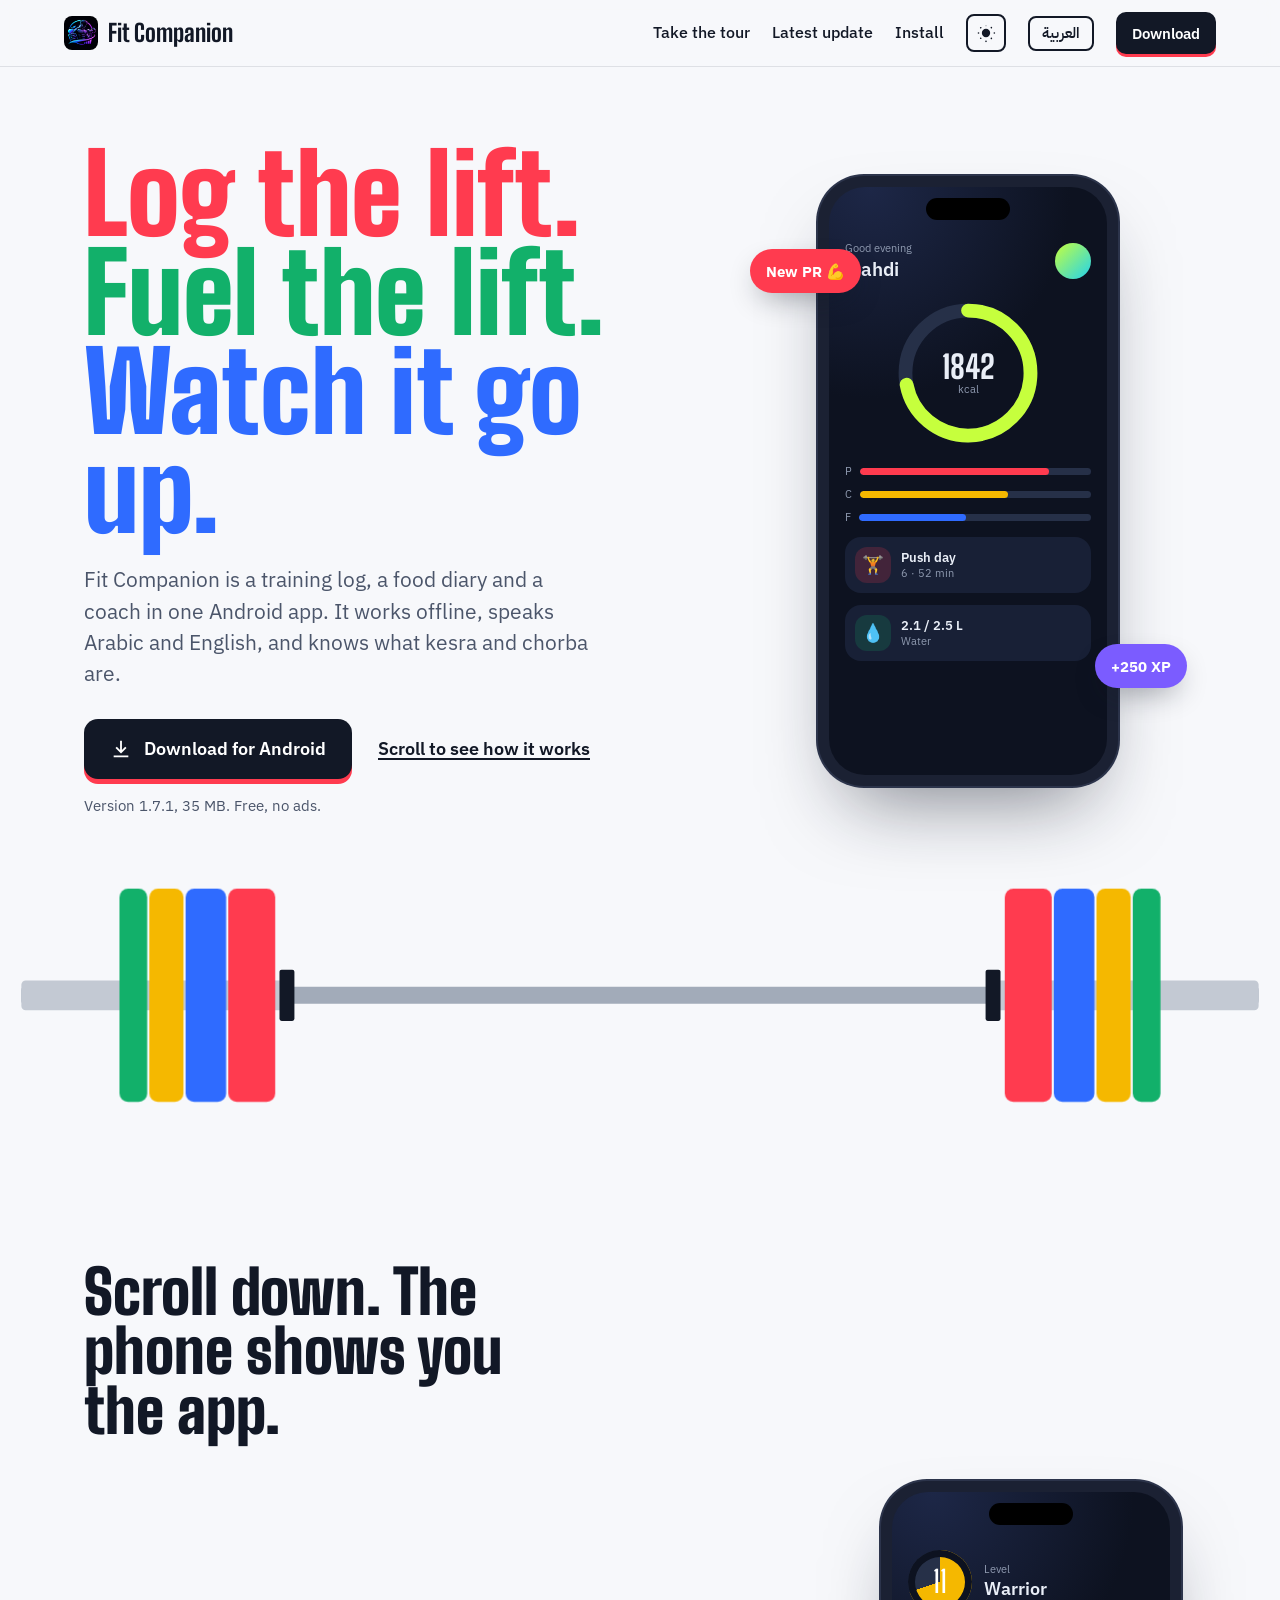
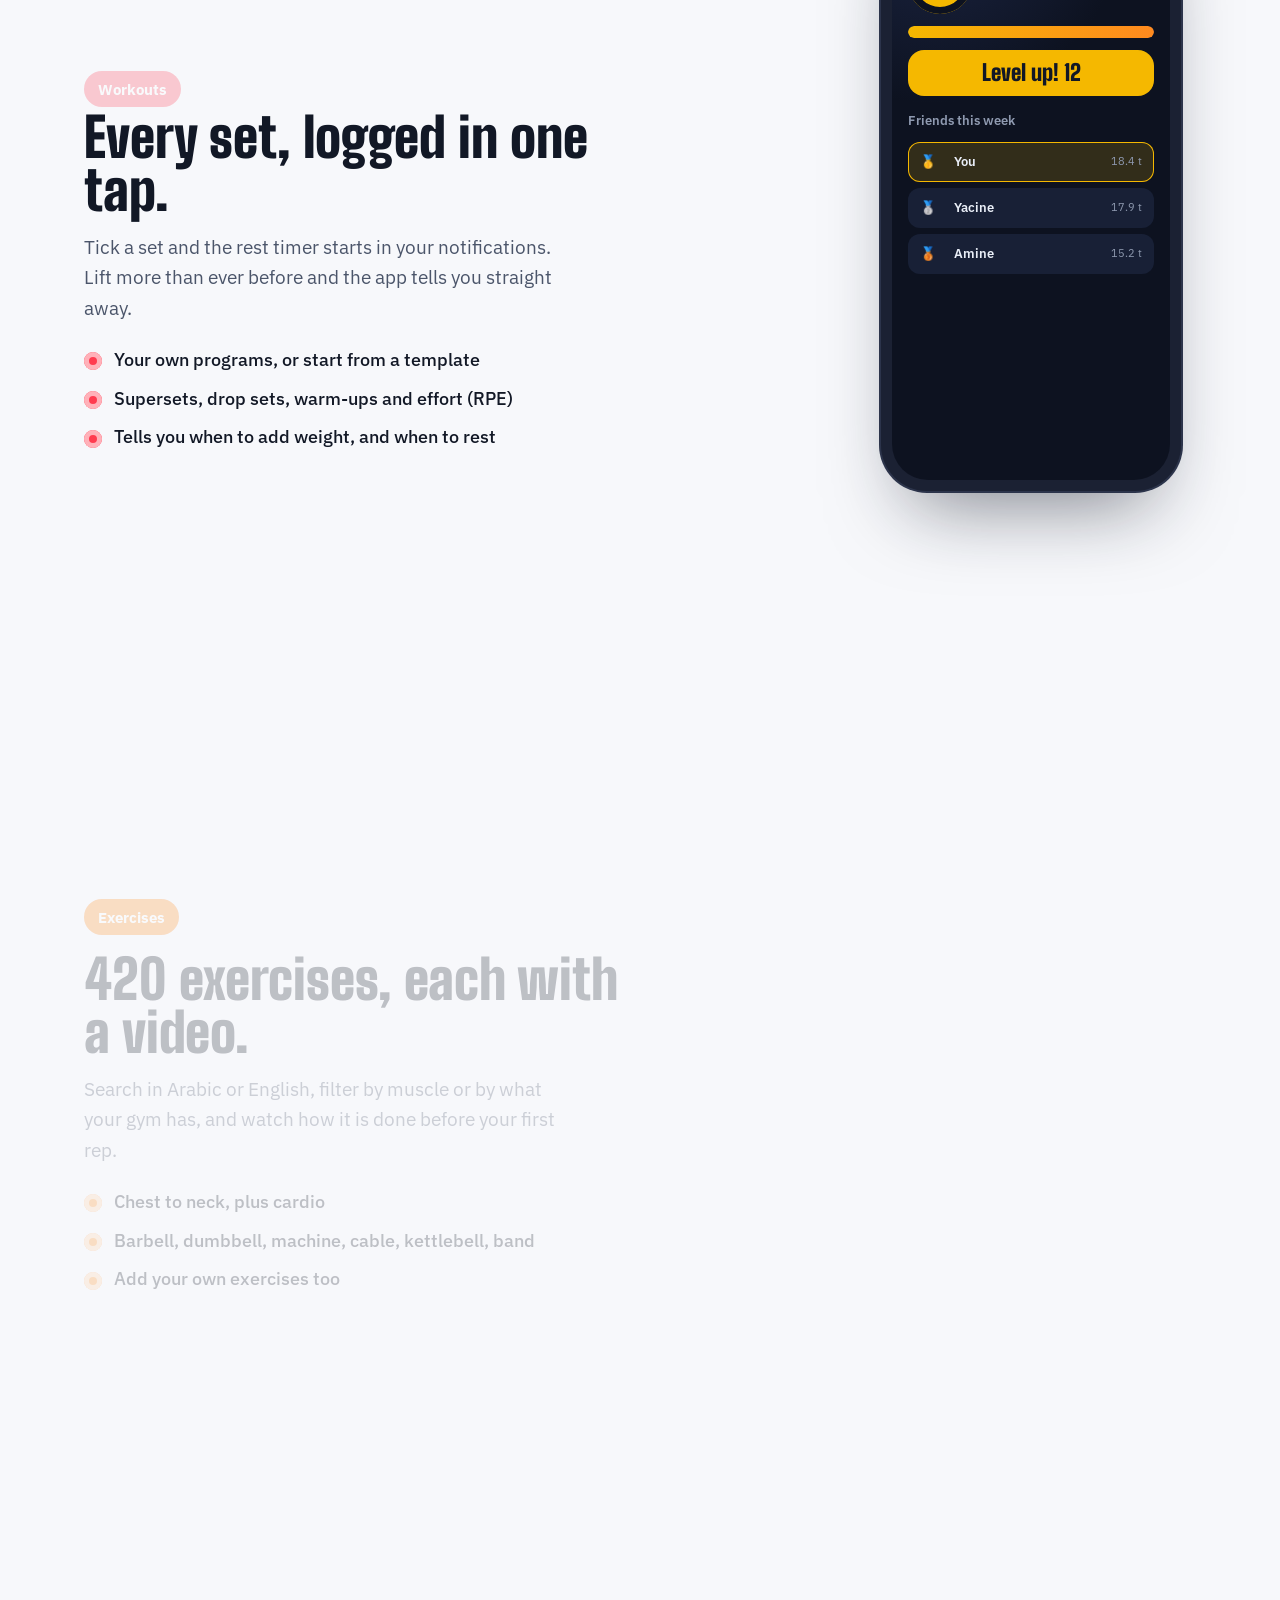
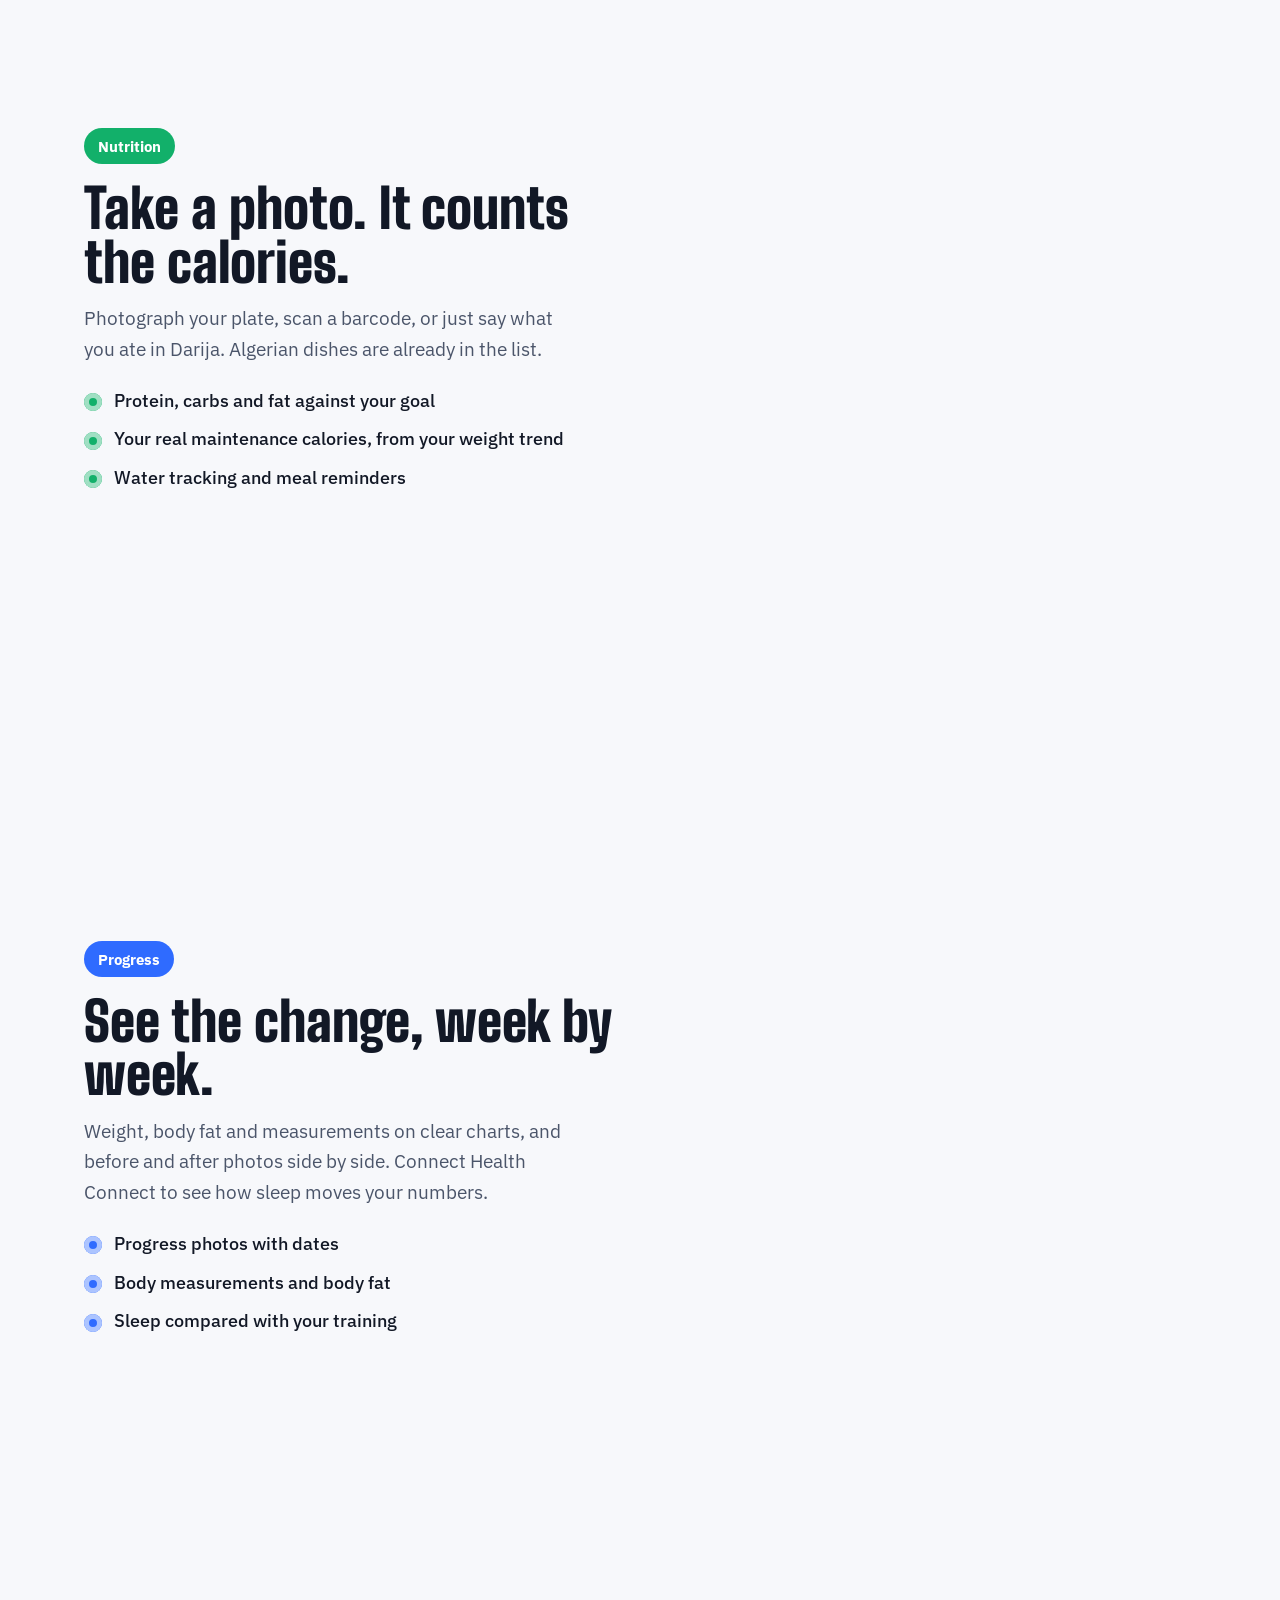
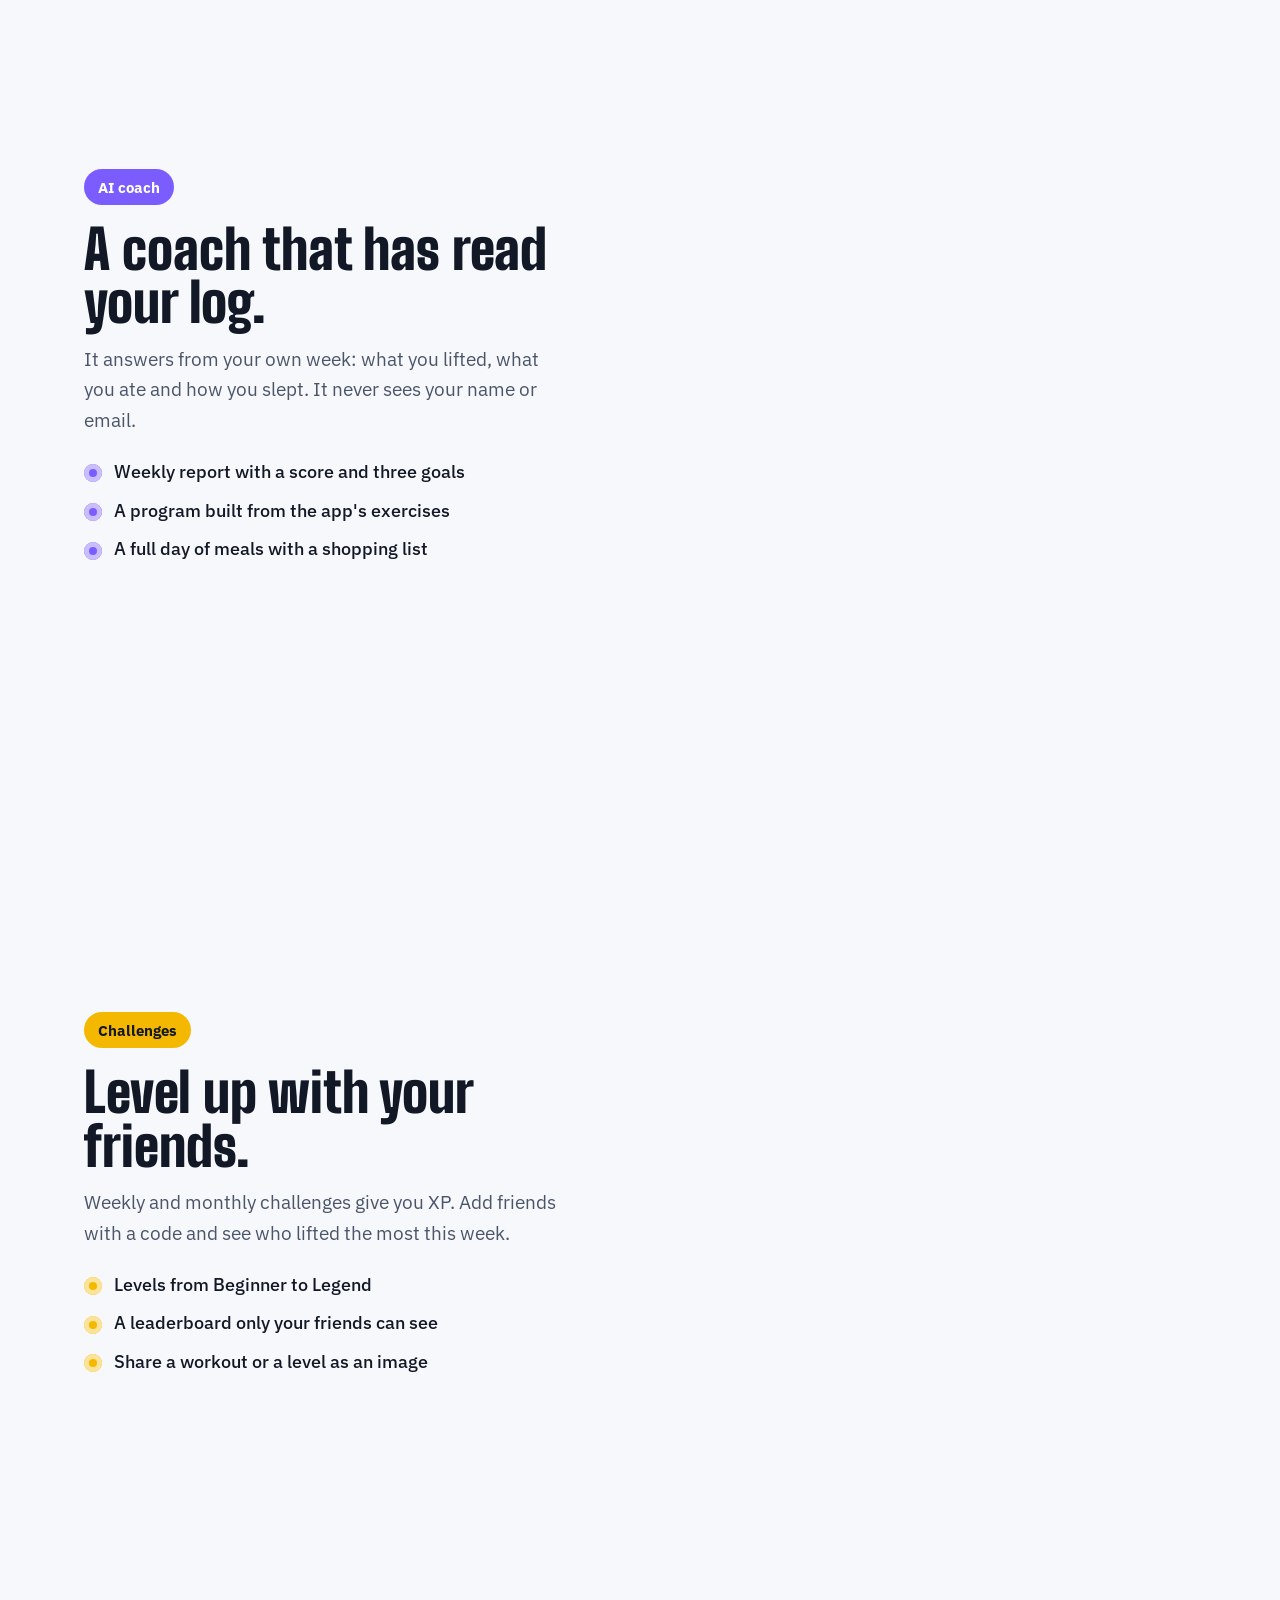
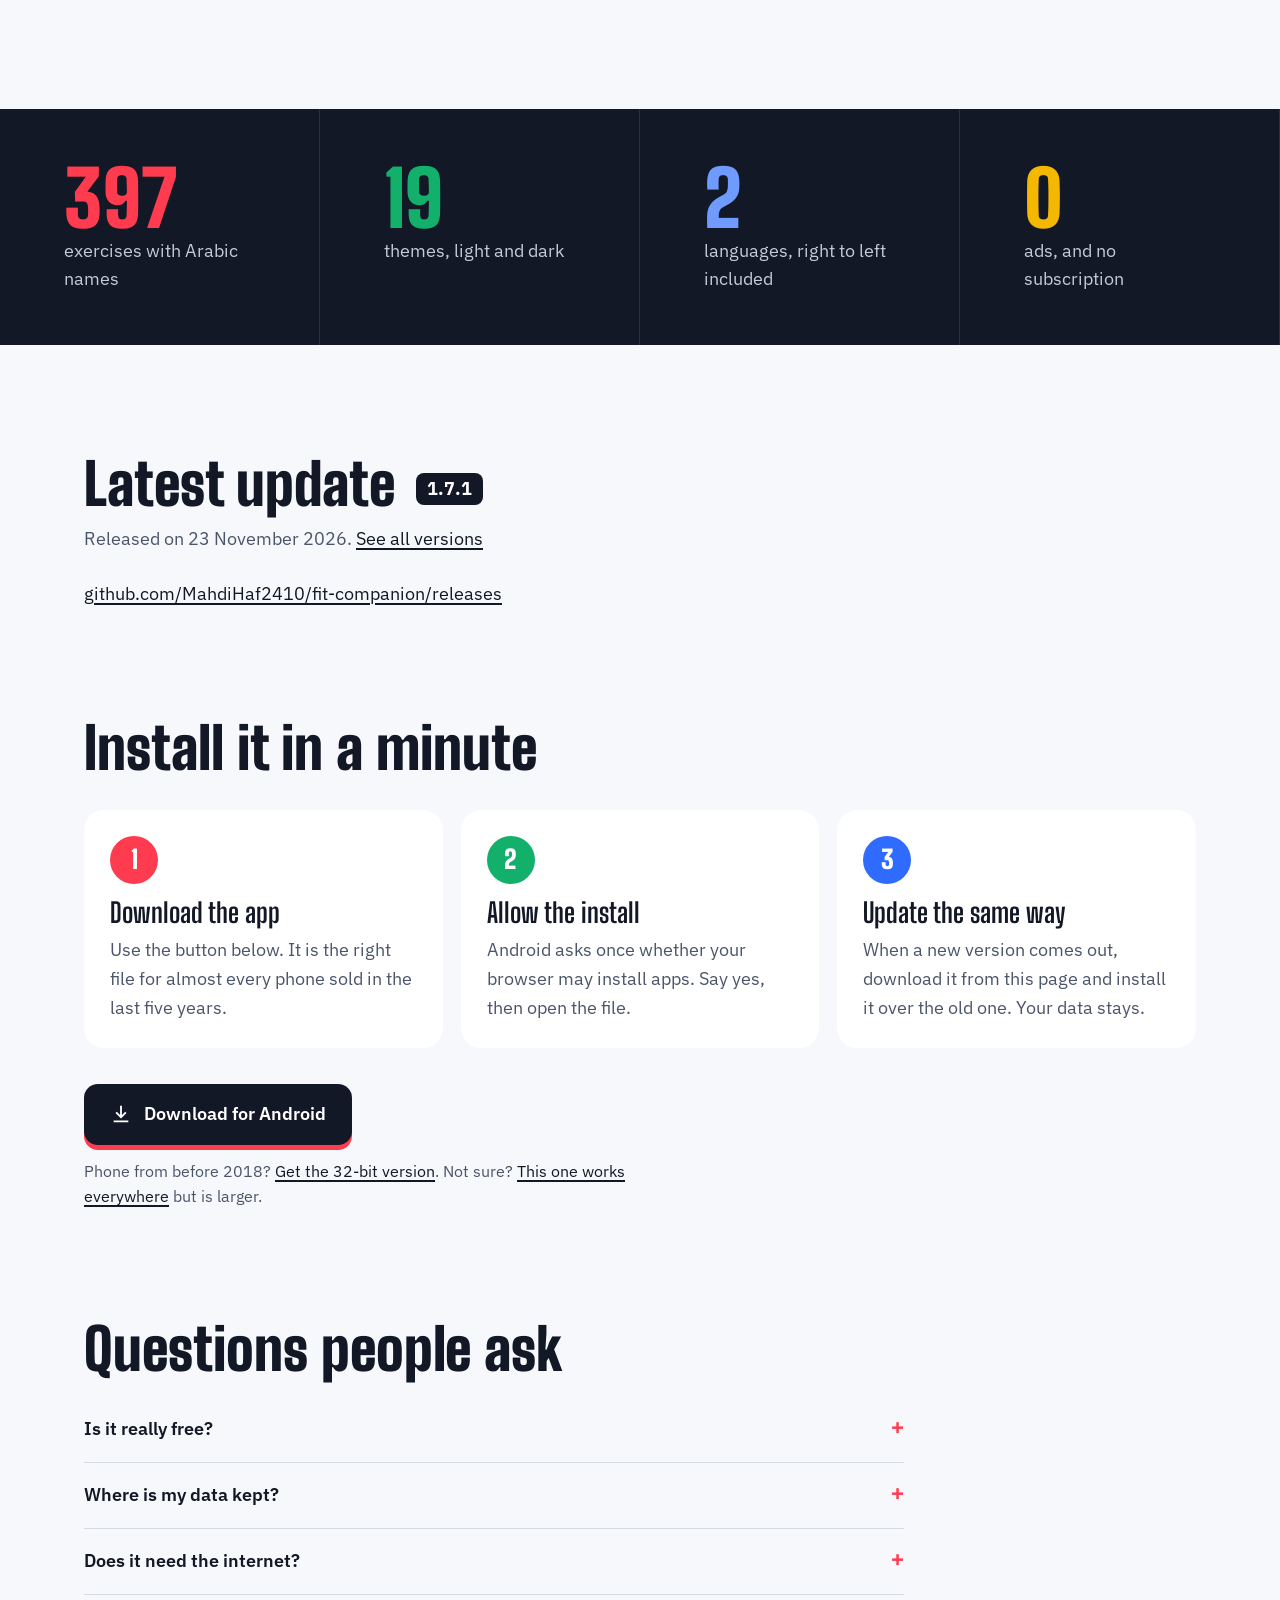
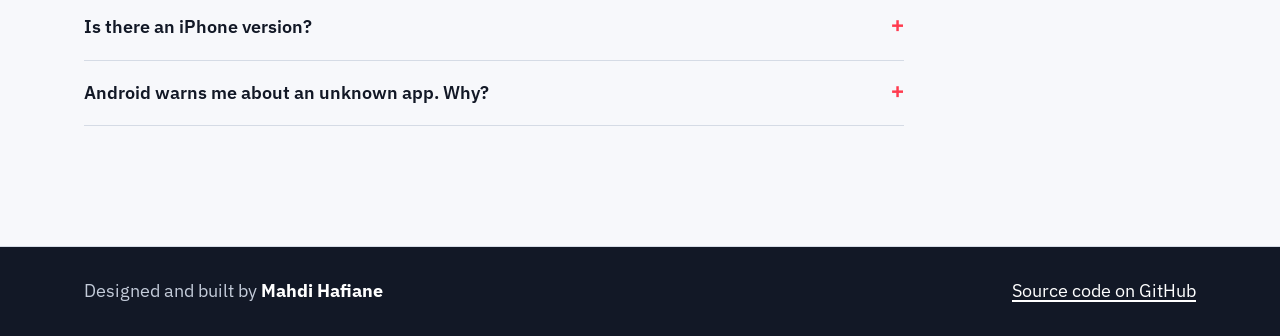
==== commit 6d82538a: "Website: dark mode (follows system, toggle remembered, dark chapter tints, no flash) Co-Authored-By:" ====
--- a/docs/index.html
+++ b/docs/index.html
@@ -5,7 +5,8 @@
   <meta name="viewport" content="width=device-width, initial-scale=1" />
   <title>Fit Companion: training log, nutrition and coach for Android</title>
   <meta name="description" content="Log your workouts, track what you eat and follow your progress in one free Android app. 420 exercises with demo videos, Algerian foods, an AI coach. English and Arabic." />
-  <meta name="theme-color" content="#f7f8fb" />
+  <meta name="theme-color" content="#f7f8fb" media="(prefers-color-scheme: light)" />
+  <meta name="theme-color" content="#0b0f19" media="(prefers-color-scheme: dark)" />
   <meta property="og:title" content="Fit Companion" />
   <meta property="og:description" content="Training log, nutrition and coach in one free Android app. English and Arabic." />
   <meta property="og:image" content="logo.png" />
@@ -16,6 +17,16 @@
   <link rel="preconnect" href="https://fonts.gstatic.com" crossorigin />
   <link href="https://fonts.googleapis.com/css2?family=Big+Shoulders+Display:wght@700;800;900&family=IBM+Plex+Sans:wght@400;500;600;700&family=IBM+Plex+Sans+Arabic:wght@400;500;600;700&family=Reem+Kufi:wght@600;700&display=swap" rel="stylesheet" />
   <link rel="stylesheet" href="style.css" />
+  <script>
+    // Apply the saved theme before the first paint (no flash of the wrong colours).
+    (function () {
+      var t = null;
+      try { t = localStorage.getItem('fc_theme'); } catch (e) {}
+      var dark = t ? t === 'dark' : window.matchMedia('(prefers-color-scheme: dark)').matches;
+      if (t) document.documentElement.setAttribute('data-theme', t);
+      document.documentElement.setAttribute('data-mode', dark ? 'dark' : 'light');
+    })();
+  </script>
 </head>
 <body>
   <a class="skip" href="#main" data-i18n="skip">Skip to content</a>
@@ -30,6 +41,10 @@
       <a href="#changes" data-i18n="navChanges">Latest update</a>
       <a href="#install" data-i18n="navInstall">Install</a>
     </nav>
+    <button class="theme" id="themeBtn" type="button" aria-label="Switch to dark mode" data-i18n-label="toDark">
+      <svg class="sun" viewBox="0 0 24 24" aria-hidden="true"><path fill="currentColor" d="M12 17a5 5 0 1 1 0-10 5 5 0 0 1 0 10zm0-13h0a1 1 0 0 1 1-1v0a1 1 0 0 1-2 0V3a1 1 0 0 1 1 1zm0 17a1 1 0 0 1 1 1v0a1 1 0 0 1-2 0v0a1 1 0 0 1 1-1zM4 12a1 1 0 0 1-1 1H3a1 1 0 0 1 0-2h0a1 1 0 0 1 1 1zm17 0a1 1 0 0 1 1-1h0a1 1 0 0 1 0 2h0a1 1 0 0 1-1-1zM6.3 6.3a1 1 0 0 1-1.4 0l0 0a1 1 0 0 1 1.4-1.4l0 0a1 1 0 0 1 0 1.4zm12.8 12.8a1 1 0 0 1-1.4 0l0 0a1 1 0 0 1 1.4-1.4l0 0a1 1 0 0 1 0 1.4zm0-14.2a1 1 0 0 1 0 1.4l0 0a1 1 0 0 1-1.4-1.4l0 0a1 1 0 0 1 1.4 0zM6.3 17.7a1 1 0 0 1 0 1.4l0 0a1 1 0 0 1-1.4-1.4l0 0a1 1 0 0 1 1.4 0z"/></svg>
+      <svg class="moon" viewBox="0 0 24 24" aria-hidden="true"><path fill="currentColor" d="M20.7 14.6A8.5 8.5 0 0 1 9.4 3.3a.7.7 0 0 0-.9-.9A10 10 0 1 0 21.6 15.5a.7.7 0 0 0-.9-.9z"/></svg>
+    </button>
     <button class="lang" id="langBtn" type="button" lang="ar">العربية</button>
     <a class="dl dl-sm dl-main" href="https://github.com/MahdiHaf2410/fit-companion/releases/latest/download/fit-companion-arm64.apk" data-i18n="downloadShort">Download</a>
   </header>
--- a/docs/style.css
+++ b/docs/style.css
@@ -15,12 +15,33 @@
   --lime: #c6ff3d;
   --app: #0d1220;
   --app-2: #182036;
+  --surface: #ffffff;
+  --btn: #121826;
+  --btn-fg: #ffffff;
+  --band: #121826;
+  --band-fg: #ffffff;
+  --band-2: #c3cbd9;
+  --collar: #121826;
   --tint: var(--bg);
   --accent: var(--red);
+  color-scheme: light;
   --display: "Big Shoulders Display", "Arial Narrow", sans-serif;
   --text: "IBM Plex Sans", system-ui, sans-serif;
   --measure: 60ch;
   --gutter: clamp(16px, 5vw, 64px);
+}
+/* ---------- dark mode: follows the phone unless the visitor picked one ---------- */
+:root[data-theme="dark"] {
+  --bg: #0b0f19; --surface: #151b2a; --ink: #eef2f8; --ink-2: #a3adbf; --rule: #273047;
+  --btn: #eef2f8; --btn-fg: #0b0f19; --band: #121a2b; --band-fg: #ffffff; --band-2: #a3adbf; --collar: #586273;
+  color-scheme: dark;
+}
+@media (prefers-color-scheme: dark) {
+  :root:not([data-theme="light"]) {
+    --bg: #0b0f19; --surface: #151b2a; --ink: #eef2f8; --ink-2: #a3adbf; --rule: #273047;
+    --btn: #eef2f8; --btn-fg: #0b0f19; --band: #121a2b; --band-fg: #ffffff; --band-2: #a3adbf; --collar: #586273;
+    color-scheme: dark;
+  }
 }
 [dir="rtl"] { --display: "Reem Kufi", "IBM Plex Sans Arabic", sans-serif; --text: "IBM Plex Sans Arabic", system-ui, sans-serif; }
 
@@ -37,7 +58,7 @@
 :focus-visible { outline: 3px solid var(--blue); outline-offset: 3px; border-radius: 4px; }
 h1, h2, h3 { font-family: var(--display); margin: 0; }
 p { margin: 0; }
-.skip { position: absolute; inset-inline-start: 8px; top: 8px; z-index: 50; background: var(--ink); color: #fff; padding: 8px 14px; clip-path: inset(50%); width: 1px; height: 1px; overflow: hidden; white-space: nowrap; }
+.skip { position: absolute; inset-inline-start: 8px; top: 8px; z-index: 50; background: var(--btn); color: var(--btn-fg); padding: 8px 14px; clip-path: inset(50%); width: 1px; height: 1px; overflow: hidden; white-space: nowrap; }
 .skip:focus { clip-path: none; width: auto; height: auto; }
 
 /* ---------- header ---------- */
@@ -52,19 +73,27 @@
 .brand { display: flex; align-items: center; gap: 10px; text-decoration: none; font: 800 1.5rem/1 "Big Shoulders Display", sans-serif; }
 .brand img { border-radius: 8px; }
 .menu { display: flex; gap: 22px; margin-inline-start: auto; }
+.top .lang { margin-inline-start: 0; }
 .menu a { text-decoration: none; font-weight: 500; font-size: 1rem; }
 .menu a:hover { text-decoration: underline; }
+.theme {
+  width: 40px; height: 38px; display: grid; place-items: center; background: none; cursor: pointer;
+  border: 2px solid var(--ink); color: var(--ink); border-radius: 8px;
+}
+.theme svg { width: 20px; height: 20px; }
+.theme .moon, :root[data-mode="dark"] .theme .sun { display: none; }
+:root[data-mode="dark"] .theme .moon { display: block; }
 .lang { font: 600 0.95rem/1 "IBM Plex Sans Arabic", var(--text); background: none; border: 2px solid var(--ink); color: var(--ink); padding: 8px 12px; border-radius: 8px; cursor: pointer; }
-.lang:hover { background: var(--ink); color: #fff; }
+.lang:hover, .theme:hover { background: var(--ink); color: var(--bg); }
 
 /* ---------- buttons ---------- */
 .dl {
   display: inline-flex; align-items: center; gap: 12px; text-decoration: none;
-  background: var(--ink); color: #fff; font-weight: 600; font-size: 1.1rem;
+  background: var(--btn); color: var(--btn-fg); font-weight: 600; font-size: 1.1rem;
   padding: 16px 26px; border-radius: 14px; box-shadow: 0 5px 0 var(--accent);
   transition: transform 0.12s, box-shadow 0.12s, background-color 0.6s;
 }
-.dl:hover { transform: translateY(2px); box-shadow: 0 3px 0 var(--accent); color: #fff; }
+.dl:hover { transform: translateY(2px); box-shadow: 0 3px 0 var(--accent); color: var(--btn-fg); }
 .dl:active { transform: translateY(5px); box-shadow: none; }
 .dl-sm { padding: 9px 16px; font-size: 0.95rem; border-radius: 10px; box-shadow: 0 3px 0 var(--accent); }
 .ghost { font-weight: 600; }
@@ -98,7 +127,7 @@
 /* barbell */
 .bar-fig { margin: clamp(30px, 5vw, 60px) 0 0; padding: 0 0 clamp(30px, 5vw, 60px); }
 .barbell { width: 100%; height: auto; overflow: visible; }
-.shaft { fill: #a2abb9; } .sleeve { fill: #c3c9d3; } .collar { fill: var(--ink); }
+.shaft { fill: #a2abb9; } .sleeve { fill: #c3c9d3; } .collar { fill: var(--collar); }
 .p.red { fill: var(--red); } .p.blue { fill: var(--blue); } .p.yellow { fill: var(--yellow); } .p.green { fill: var(--green); }
 .p { animation: load 0.55s cubic-bezier(0.2, 0.9, 0.25, 1.15) both; }
 .side-l .p { --from: -420px; } .side-r .p { --from: 420px; }
@@ -157,7 +186,7 @@
 .chapter[data-c="red"] { --c: var(--red); } .chapter[data-c="orange"] { --c: var(--orange); } .chapter[data-c="green"] { --c: var(--green); }
 .chapter[data-c="blue"] { --c: var(--blue); } .chapter[data-c="violet"] { --c: var(--violet); } .chapter[data-c="yellow"] { --c: var(--yellow); }
 .chip { align-self: flex-start; background: var(--c); color: #fff; font-weight: 700; font-size: 0.95rem; padding: 6px 14px; border-radius: 999px; }
-.chapter[data-c="yellow"] .chip { color: var(--ink); }
+.chapter[data-c="yellow"] .chip { color: #121826; }
 .chapter h3 { font-size: clamp(2.2rem, 4.4vw, 3.4rem); line-height: 0.98; margin: 18px 0 14px; font-weight: 900; }
 [dir="rtl"] .chapter h3 { font-family: "IBM Plex Sans Arabic", sans-serif; line-height: 1.4; font-weight: 700; font-size: clamp(1.7rem, 3.4vw, 2.4rem); }
 .chapter p { color: var(--ink-2); font-size: 1.2rem; max-width: 44ch; }
@@ -301,7 +330,7 @@
 [dir="rtl"] .xpbar i { transform-origin: right; }
 .scr-xp.on .xpbar i { animation: xp 1.3s 0.4s cubic-bezier(0.3, 0.8, 0.3, 1) forwards; }
 @keyframes xp { to { transform: scaleX(1); } }
-.lvlup { text-align: center; padding: 12px; border-radius: 16px; background: var(--yellow); color: var(--ink); font: 900 1.4rem/1 "Big Shoulders Display", sans-serif; opacity: 0; }
+.lvlup { text-align: center; padding: 12px; border-radius: 16px; background: var(--yellow); color: #121826; font: 900 1.4rem/1 "Big Shoulders Display", sans-serif; opacity: 0; }
 .scr-xp.on .lvlup { animation: pop 0.5s 1.7s cubic-bezier(0.2, 1.6, 0.4, 1) both; opacity: 1; }
 .lb-t { color: #8f9ab0; font-weight: 600; margin-top: 4px; }
 .lb { list-style: none; padding: 0; margin: 0; display: grid; gap: 6px; }
@@ -313,27 +342,27 @@
 @keyframes down { from { transform: translateY(-46px); } }
 
 /* ================= NUMBERS ================= */
-.numbers { display: grid; grid-template-columns: repeat(4, minmax(0, 1fr)); margin-top: clamp(40px, 8vw, 100px); background: var(--ink); color: #fff; }
+.numbers { display: grid; grid-template-columns: repeat(4, minmax(0, 1fr)); margin-top: clamp(40px, 8vw, 100px); background: var(--band); color: var(--band-fg); }
 .numbers div { padding: clamp(28px, 4vw, 52px) var(--gutter); border-inline-end: 1px solid rgba(255, 255, 255, 0.1); }
 .numbers b { display: block; font: 900 clamp(3rem, 6vw, 5rem)/1 "Big Shoulders Display", sans-serif; }
 .numbers div:nth-child(1) b { color: var(--red); } .numbers div:nth-child(2) b { color: var(--green); }
 .numbers div:nth-child(3) b { color: #6f9bff; } .numbers div:nth-child(4) b { color: var(--yellow); }
-.numbers span { color: #c3cbd9; }
+.numbers span { color: var(--band-2); }
 
 /* ================= BLOCKS ================= */
 .block { padding: clamp(56px, 9vw, 110px) var(--gutter) 0; max-width: 1240px; margin: 0 auto; }
 .block h2 { font-size: clamp(2.4rem, 5vw, 3.6rem); line-height: 1; font-weight: 900; }
 [dir="rtl"] .block h2 { line-height: 1.3; font-weight: 700; font-size: clamp(2rem, 4.2vw, 3rem); }
 .intro { margin-top: 12px; color: var(--ink-2); }
-.tag { display: inline-block; vertical-align: middle; margin-inline-start: 8px; font: 700 1.1rem/1 var(--text); padding: 7px 11px; border-radius: 8px; background: var(--ink); color: #fff; }
+.tag { display: inline-block; vertical-align: middle; margin-inline-start: 8px; font: 700 1.1rem/1 var(--text); padding: 7px 11px; border-radius: 8px; background: var(--btn); color: var(--btn-fg); }
 .notes { margin-top: 26px; max-width: 72ch; }
 .notes ul { list-style: none; padding: 0; margin: 0; display: grid; gap: 10px; }
-.notes li { padding: 14px 18px; border-radius: 14px; background: #fff; border-inline-start: 5px solid var(--c, var(--green)); }
+.notes li { padding: 14px 18px; border-radius: 14px; background: var(--surface); border-inline-start: 5px solid var(--c, var(--green)); }
 .notes li:nth-child(6n+1) { --c: var(--red); } .notes li:nth-child(6n+2) { --c: var(--orange); } .notes li:nth-child(6n+3) { --c: var(--green); }
 .notes li:nth-child(6n+4) { --c: var(--blue); } .notes li:nth-child(6n+5) { --c: var(--violet); } .notes li:nth-child(6n) { --c: var(--yellow); }
 .notes strong { font-weight: 700; }
 .steps { list-style: none; margin: 34px 0 0; padding: 0; counter-reset: s; display: grid; grid-template-columns: repeat(3, minmax(0, 1fr)); gap: 18px; }
-.steps li { counter-increment: s; padding: 26px; border-radius: 20px; background: #fff; }
+.steps li { counter-increment: s; padding: 26px; border-radius: 20px; background: var(--surface); }
 .steps li::before { content: counter(s); display: grid; place-items: center; width: 48px; height: 48px; border-radius: 50%; color: #fff; font: 900 1.6rem/1 "Big Shoulders Display", sans-serif; margin-bottom: 14px; }
 .steps li:nth-child(1)::before { background: var(--red); } .steps li:nth-child(2)::before { background: var(--green); } .steps li:nth-child(3)::before { background: var(--blue); }
 .steps h3 { font-size: 1.7rem; line-height: 1.1; }
@@ -348,14 +377,14 @@
 .faq summary::after { content: "+"; font: 800 1.6rem/1 "Big Shoulders Display", sans-serif; color: var(--accent); }
 .faq details[open] summary::after { content: "−"; }
 .faq details p { padding-bottom: 18px; color: var(--ink-2); max-width: var(--measure); }
-.floor { margin-top: clamp(60px, 10vw, 120px); background: var(--ink); color: #c3cbd9; }
+.floor { margin-top: clamp(60px, 10vw, 120px); background: var(--band); color: var(--band-2); border-top: 1px solid var(--rule); }
 .floor-in { display: flex; flex-wrap: wrap; justify-content: space-between; gap: 12px; padding: 30px var(--gutter); max-width: 1240px; margin: 0 auto; }
 .floor a { color: #fff; } .sig b { color: #fff; }
 
 /* ================= SMALL SCREENS ================= */
 @media (max-width: 960px) {
   .menu { display: none; }
-  .lang { margin-inline-start: auto; }
+  .theme { margin-inline-start: auto; }
   .hero { grid-template-columns: 1fr; }
   .hero-phone { margin-top: 10px; }
   .tour-grid { grid-template-columns: 1fr; gap: 0; }
@@ -367,7 +396,7 @@
   .steps { grid-template-columns: 1fr; }
 }
 @media (max-width: 960px) {
-  .chapter { padding: 22px 20px; margin: 0 -4px 60vh; min-height: 0; border-radius: 22px; background: color-mix(in srgb, #fff 88%, transparent); backdrop-filter: blur(8px); -webkit-backdrop-filter: blur(8px); box-shadow: 0 20px 40px -24px rgba(18, 24, 38, 0.35); }
+  .chapter { padding: 22px 20px; margin: 0 -4px 60vh; min-height: 0; border-radius: 22px; background: color-mix(in srgb, var(--surface) 90%, transparent); backdrop-filter: blur(8px); -webkit-backdrop-filter: blur(8px); box-shadow: 0 20px 40px -24px rgba(18, 24, 38, 0.35); }
   .chapter:first-child { margin-top: 30vh; }
   .chapter h3 { margin-top: 12px; }
 }
@@ -382,3 +411,9 @@
   html { scroll-behavior: auto; }
   *, *::before, *::after { animation-duration: 0.01ms !important; animation-delay: 0s !important; animation-iteration-count: 1 !important; transition-duration: 0.01ms !important; }
 }
+
+/* dark mode extras */
+:root[data-mode="dark"] .phone { box-shadow: 0 0 0 2px #2c344b, 0 40px 90px -30px rgba(123, 92, 255, 0.45); }
+:root[data-mode="dark"] .chapter li::before { box-shadow: inset 0 0 0 5px color-mix(in srgb, var(--c) 45%, black); }
+:root[data-mode="dark"] .shaft { fill: #6b7486; }
+:root[data-mode="dark"] .sleeve { fill: #8b94a5; }
